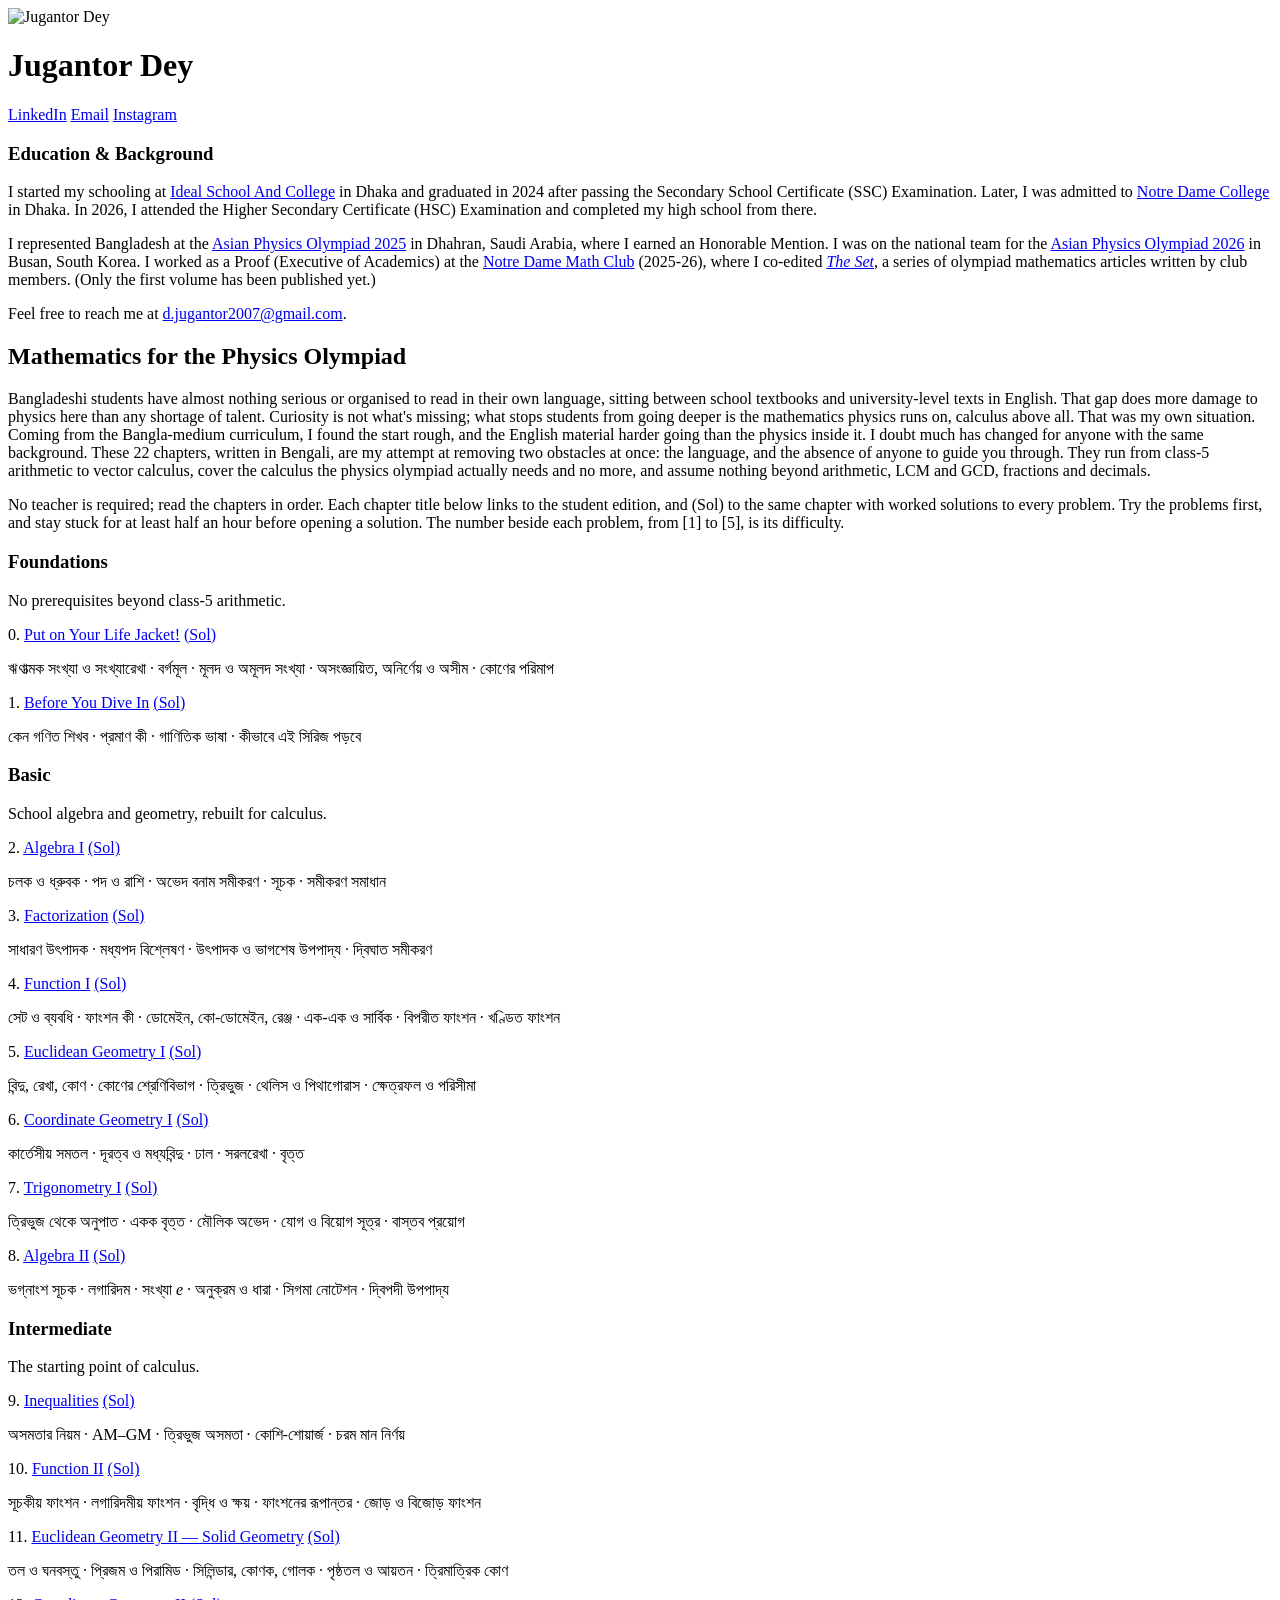
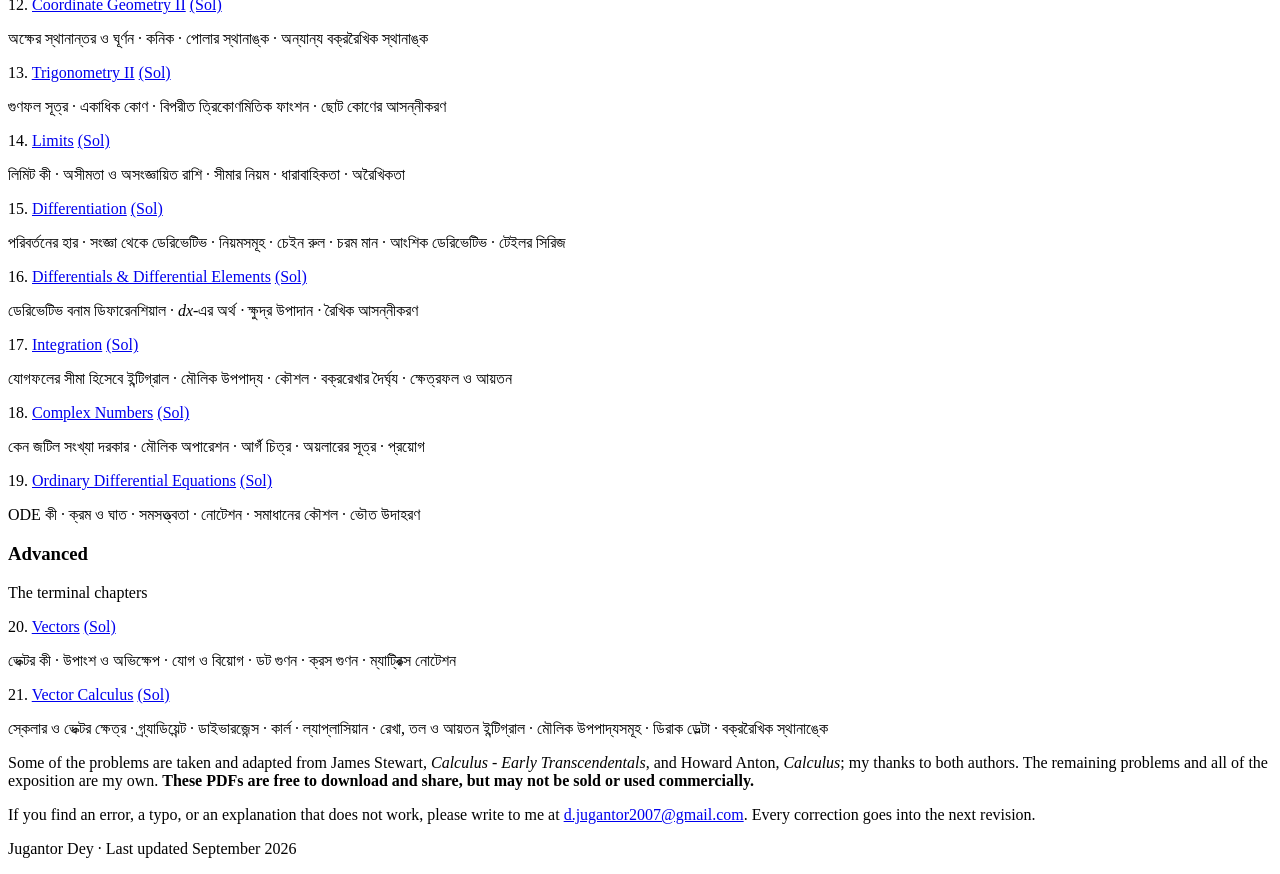
==== index.html @ 60ccffd3 "Update index.html" ====
<!DOCTYPE html>
<html lang="en">
<head>
<meta charset="utf-8">
<meta name="viewport" content="width=device-width, initial-scale=1">
<title>Jugantor Dey</title>
<meta name="description" content="Jugantor Dey — physics olympiad, and free Bengali-language mathematics handouts for olympiad preparation.">
<link rel="preconnect" href="https://fonts.googleapis.com">
<link rel="preconnect" href="https://fonts.gstatic.com" crossorigin>
<link href="https://fonts.googleapis.com/css2?family=Source+Sans+3:ital,wght@0,300;0,400;0,600;1,400&family=Noto+Sans+Bengali:wght@400;500&display=swap" rel="stylesheet">
<link rel="stylesheet" href="style.css">
  <script defer src="https://cloud.umami.is/script.js" data-website-id="651d6be3-6963-49e7-a22d-0ef7555b28bb"></script>
</head>
<body>

<header class="masthead">
  <img class="portrait" src="jugantor_dey.png" alt="Jugantor Dey">
  <h1>Jugantor Dey</h1>
  <nav class="social">
    <a target="_blank" href="https://www.linkedin.com/in/jugantordey/">LinkedIn</a>
    <a target="_blank" href="mailto:d.jugantor2007@gmail.com">Email</a>
    <a target="_blank" href="https://www.instagram.com/jugantor_2007/">Instagram</a>
  </nav>
</header>

<main>

  <!-- ====================================================================
       BIO — this is a draft. Rewrite it in your own voice, and delete
       anything you would rather not have on a public page.
       ==================================================================== -->
  <section class="bio">
    <h3>Education & Background</h3>
    <p>I started my schooling at <a target="_blank" href="https://www.iscm.edu.bd/">Ideal School And College</a> in Dhaka and graduated in 2024 after passing the Secondary School Certificate (SSC) Examination. Later, I was admitted to <a target="_blank" href="https://ndc.edu.bd/">Notre Dame College</a> in Dhaka. In 2026, I attended the Higher Secondary Certificate (HSC) Examination and completed my high school from there.
   
    <p>I represented Bangladesh at the <a target="_blank" href="https://www.apho2025.sa/">Asian Physics Olympiad 2025</a> in Dhahran, Saudi Arabia, where I earned an Honorable Mention. I was on the national team for the <a target="_blank" href="https://apho2026.kr/">Asian Physics Olympiad 2026</a> in Busan, South Korea. I worked as a Proof (Executive of Academics) at the <a target="_blank" href="https://ndmcbd.org/">Notre Dame Math Club</a> (2025-26), where I co-edited <a target="_blank" href="https://www.rokomari.com/book/545183/the-set-1st-volume-proof-technique-and-combinatorics"><i>The Set</i></a>, a series of olympiad mathematics articles written by club members. (Only the first volume has been published yet.)</p> 

    <p>Feel free to reach me at <a href="mailto:d.jugantor2007@gmail.com">d.jugantor2007@gmail.com</a>.</p>
  </section>

  <!-- ====================================================================
       HANDOUTS
       Each chapter title links to the student edition; (Sol) links to the
       edition with worked solutions.
       ==================================================================== -->
  <section class="work">
    <h2>Mathematics for the Physics Olympiad</h2>

    <p>Bangladeshi students have almost nothing serious or organised to read in their own language, sitting between school textbooks and university-level texts in English. That gap does more damage to physics here than any shortage of talent. Curiosity is not what's missing; what stops students from going deeper is the mathematics physics runs on, calculus above all. That was my own situation. Coming from the Bangla-medium curriculum, I found the start rough, and the English material harder going than the physics inside it. I doubt much has changed for anyone with the same background. These 22 chapters, written in Bengali, are my attempt at removing two obstacles at once: the language, and the absence of anyone to guide you through. They run from class-5 arithmetic to vector calculus, cover the calculus the physics olympiad actually needs and no more, and assume nothing beyond arithmetic, LCM and GCD, fractions and decimals.</p>
    <p class="lede">No teacher is required; read the chapters in order. Each chapter title below links to the student edition, and (Sol) to the same chapter with worked solutions to every problem. Try the problems first, and stay stuck for at least half an hour before opening a solution. The number beside each problem, from [1] to [5], is its difficulty.</p>
  
    <h3>Foundations</h3>
    <p class="tier-note">No prerequisites beyond class-5 arithmetic.</p>

    <div class="ch">
      <p class="ch-title">0. <a target="_blank" href="pdf/ch00-student.pdf" data-goatcounter-click="ch00-student">Put on Your Life Jacket!</a> <a target="_blank" class="sol" href="pdf/ch00-full.pdf" data-goatcounter-click="ch00-full">(Sol)</a></p>
      <p class="topics" lang="bn">ঋণাত্মক সংখ্যা ও সংখ্যারেখা · বর্গমূল · মূলদ ও অমূলদ সংখ্যা · অসংজ্ঞায়িত, অনির্ণেয় ও অসীম · কোণের পরিমাপ</p>
    </div>

    <div class="ch">
      <p class="ch-title">1. <a target="_blank" href="pdf/ch01-student.pdf" data-goatcounter-click="ch01-student">Before You Dive In</a> <a target="_blank" class="sol" href="pdf/ch01-full.pdf" data-goatcounter-click="ch01-full">(Sol)</a></p>
      <p class="topics" lang="bn">কেন গণিত শিখব · প্রমাণ কী · গাণিতিক ভাষা · কীভাবে এই সিরিজ পড়বে</p>
    </div>

    <h3>Basic</h3>
    <p class="tier-note">School algebra and geometry, rebuilt for calculus.</p>

    <div class="ch">
      <p class="ch-title">2. <a target="_blank" href="pdf/ch02-student.pdf" data-goatcounter-click="ch02-student">Algebra I</a> <a target="_blank" class="sol" href="pdf/ch02-full.pdf" data-goatcounter-click="ch02-full">(Sol)</a></p>
      <p class="topics" lang="bn">চলক ও ধ্রুবক · পদ ও রাশি · অভেদ বনাম সমীকরণ · সূচক · সমীকরণ সমাধান</p>
    </div>

    <div class="ch">
      <p class="ch-title">3. <a target="_blank" href="pdf/ch03-student.pdf" data-goatcounter-click="ch03-student">Factorization</a> <a target="_blank" class="sol" href="pdf/ch03-full.pdf" data-goatcounter-click="ch03-full">(Sol)</a></p>
      <p class="topics" lang="bn">সাধারণ উৎপাদক · মধ্যপদ বিশ্লেষণ · উৎপাদক ও ভাগশেষ উপপাদ্য · দ্বিঘাত সমীকরণ</p>
    </div>

    <div class="ch">
      <p class="ch-title">4. <a target="_blank" href="pdf/ch04-student.pdf" data-goatcounter-click="ch04-student">Function I</a> <a target="_blank" class="sol" href="pdf/ch04-full.pdf" data-goatcounter-click="ch04-full">(Sol)</a></p>
      <p class="topics" lang="bn">সেট ও ব্যবধি · ফাংশন কী · ডোমেইন, কো-ডোমেইন, রেঞ্জ · এক-এক ও সার্বিক · বিপরীত ফাংশন · খণ্ডিত ফাংশন</p>
    </div>

    <div class="ch">
      <p class="ch-title">5. <a target="_blank" href="pdf/ch05-student.pdf" data-goatcounter-click="ch05-student">Euclidean Geometry I</a> <a target="_blank" class="sol" href="pdf/ch05-full.pdf" data-goatcounter-click="ch05-full">(Sol)</a></p>
      <p class="topics" lang="bn">বিন্দু, রেখা, কোণ · কোণের শ্রেণিবিভাগ · ত্রিভুজ · থেলিস ও পিথাগোরাস · ক্ষেত্রফল ও পরিসীমা</p>
    </div>

    <div class="ch">
      <p class="ch-title">6. <a target="_blank" href="pdf/ch06-student.pdf" data-goatcounter-click="ch06-student">Coordinate Geometry I</a> <a target="_blank" class="sol" href="pdf/ch06-full.pdf" data-goatcounter-click="ch06-full">(Sol)</a></p>
      <p class="topics" lang="bn">কার্তেসীয় সমতল · দূরত্ব ও মধ্যবিন্দু · ঢাল · সরলরেখা · বৃত্ত</p>
    </div>

    <div class="ch">
      <p class="ch-title">7. <a target="_blank" href="pdf/ch07-student.pdf" data-goatcounter-click="ch07-student">Trigonometry I</a> <a target="_blank" class="sol" href="pdf/ch07-full.pdf" data-goatcounter-click="ch07-full">(Sol)</a></p>
      <p class="topics" lang="bn">ত্রিভুজ থেকে অনুপাত · একক বৃত্ত · মৌলিক অভেদ · যোগ ও বিয়োগ সূত্র · বাস্তব প্রয়োগ</p>
    </div>

    <div class="ch">
      <p class="ch-title">8. <a target="_blank" href="pdf/ch08-student.pdf" data-goatcounter-click="ch08-student">Algebra II</a> <a target="_blank" class="sol" href="pdf/ch08-full.pdf" data-goatcounter-click="ch08-full">(Sol)</a></p>
      <p class="topics" lang="bn">ভগ্নাংশ সূচক · লগারিদম · সংখ্যা <i lang="en">e</i> · অনুক্রম ও ধারা · সিগমা নোটেশন · দ্বিপদী উপপাদ্য</p>
    </div>

    <h3>Intermediate</h3>
    <p class="tier-note">The starting point of calculus.</p>

    <div class="ch">
      <p class="ch-title">9. <a target="_blank" href="pdf/ch09-student.pdf" data-goatcounter-click="ch09-student">Inequalities</a> <a target="_blank" class="sol" href="pdf/ch09-full.pdf" data-goatcounter-click="ch09-full">(Sol)</a></p>
      <p class="topics" lang="bn">অসমতার নিয়ম · AM–GM · ত্রিভুজ অসমতা · কোশি-শোয়ার্জ · চরম মান নির্ণয়</p>
    </div>

    <div class="ch">
      <p class="ch-title">10. <a target="_blank" href="pdf/ch10-student.pdf" data-goatcounter-click="ch10-student">Function II</a> <a target="_blank" class="sol" href="pdf/ch10-full.pdf" data-goatcounter-click="ch10-full">(Sol)</a></p>
      <p class="topics" lang="bn">সূচকীয় ফাংশন · লগারিদমীয় ফাংশন · বৃদ্ধি ও ক্ষয় · ফাংশনের রূপান্তর · জোড় ও বিজোড় ফাংশন</p>
    </div>

    <div class="ch">
      <p class="ch-title">11. <a target="_blank" href="pdf/ch11-student.pdf" data-goatcounter-click="ch11-student">Euclidean Geometry II — Solid Geometry</a> <a target="_blank" class="sol" href="pdf/ch11-full.pdf" data-goatcounter-click="ch11-full">(Sol)</a></p>
      <p class="topics" lang="bn">তল ও ঘনবস্তু · প্রিজম ও পিরামিড · সিলিন্ডার, কোণক, গোলক · পৃষ্ঠতল ও আয়তন · ত্রিমাত্রিক কোণ</p>
    </div>

    <div class="ch">
      <p class="ch-title">12. <a target="_blank" href="pdf/ch12-student.pdf" data-goatcounter-click="ch12-student">Coordinate Geometry II</a> <a target="_blank" class="sol" href="pdf/ch12-full.pdf" data-goatcounter-click="ch12-full">(Sol)</a></p>
      <p class="topics" lang="bn">অক্ষের স্থানান্তর ও ঘূর্ণন · কনিক · পোলার স্থানাঙ্ক · অন্যান্য বক্ররৈখিক স্থানাঙ্ক</p>
    </div>

    <div class="ch">
      <p class="ch-title">13. <a target="_blank" href="pdf/ch13-student.pdf" data-goatcounter-click="ch13-student">Trigonometry II</a> <a target="_blank" class="sol" href="pdf/ch13-full.pdf" data-goatcounter-click="ch13-full">(Sol)</a></p>
      <p class="topics" lang="bn">গুণফল সূত্র · একাধিক কোণ · বিপরীত ত্রিকোণমিতিক ফাংশন · ছোট কোণের আসন্নীকরণ</p>
    </div>

    <div class="ch">
      <p class="ch-title">14. <a target="_blank" href="pdf/ch14-student.pdf" data-goatcounter-click="ch14-student">Limits</a> <a target="_blank" class="sol" href="pdf/ch14-full.pdf" data-goatcounter-click="ch14-full">(Sol)</a></p>
      <p class="topics" lang="bn">লিমিট কী · অসীমতা ও অসংজ্ঞায়িত রাশি · সীমার নিয়ম · ধারাবাহিকতা · অরৈখিকতা</p>
    </div>

    <div class="ch">
      <p class="ch-title">15. <a target="_blank" href="pdf/ch15-student.pdf" data-goatcounter-click="ch15-student">Differentiation</a> <a target="_blank" class="sol" href="pdf/ch15-full.pdf" data-goatcounter-click="ch15-full">(Sol)</a></p>
      <p class="topics" lang="bn">পরিবর্তনের হার · সংজ্ঞা থেকে ডেরিভেটিভ · নিয়মসমূহ · চেইন রুল · চরম মান · আংশিক ডেরিভেটিভ · টেইলর সিরিজ</p>
    </div>

    <div class="ch">
      <p class="ch-title">16. <a target="_blank" href="pdf/ch16-student.pdf" data-goatcounter-click="ch16-student">Differentials &amp; Differential Elements</a> <a target="_blank" class="sol" href="pdf/ch16-full.pdf" data-goatcounter-click="ch16-full">(Sol)</a></p>
      <p class="topics" lang="bn">ডেরিভেটিভ বনাম ডিফারেনশিয়াল · <i lang="en">dx</i>-এর অর্থ · ক্ষুদ্র উপাদান · রৈখিক আসন্নীকরণ</p>
    </div>

    <div class="ch">
      <p class="ch-title">17. <a target="_blank" href="pdf/ch17-student.pdf" data-goatcounter-click="ch17-student">Integration</a> <a target="_blank" class="sol" href="pdf/ch17-full.pdf" data-goatcounter-click="ch17-full">(Sol)</a></p>
      <p class="topics" lang="bn">যোগফলের সীমা হিসেবে ইন্টিগ্রাল · মৌলিক উপপাদ্য · কৌশল · বক্ররেখার দৈর্ঘ্য · ক্ষেত্রফল ও আয়তন</p>
    </div>

    <div class="ch">
      <p class="ch-title">18. <a target="_blank" href="pdf/ch18-student.pdf" data-goatcounter-click="ch18-student">Complex Numbers</a> <a target="_blank" class="sol" href="pdf/ch18-full.pdf" data-goatcounter-click="ch18-full">(Sol)</a></p>
      <p class="topics" lang="bn">কেন জটিল সংখ্যা দরকার · মৌলিক অপারেশন · আর্গঁ চিত্র · অয়লারের সূত্র · প্রয়োগ</p>
    </div>

    <div class="ch">
      <p class="ch-title">19. <a target="_blank" href="pdf/ch19-student.pdf" data-goatcounter-click="ch19-student">Ordinary Differential Equations</a> <a target="_blank" class="sol" href="pdf/ch19-full.pdf" data-goatcounter-click="ch19-full">(Sol)</a></p>
      <p class="topics" lang="bn">ODE কী · ক্রম ও ঘাত · সমসত্ত্বতা · নোটেশন · সমাধানের কৌশল · ভৌত উদাহরণ</p>
    </div>

    <h3>Advanced</h3>
    <p class="tier-note">The terminal chapters</p>

    <div class="ch">
      <p class="ch-title">20. <a target="_blank" href="pdf/ch20-student.pdf" data-goatcounter-click="ch20-student">Vectors</a> <a target="_blank" class="sol" href="pdf/ch20-full.pdf" data-goatcounter-click="ch20-full">(Sol)</a></p>
      <p class="topics" lang="bn">ভেক্টর কী · উপাংশ ও অভিক্ষেপ · যোগ ও বিয়োগ · ডট গুণন · ক্রস গুণন · ম্যাট্রিক্স নোটেশন</p>
    </div>

    <div class="ch">
      <p class="ch-title">21. <a target="_blank" href="pdf/ch21-student.pdf" data-goatcounter-click="ch21-student">Vector Calculus</a> <a target="_blank" class="sol" href="pdf/ch21-full.pdf" data-goatcounter-click="ch21-full">(Sol)</a></p>
      <p class="topics" lang="bn">স্কেলার ও ভেক্টর ক্ষেত্র · গ্র্যাডিয়েন্ট · ডাইভারজেন্স · কার্ল · ল্যাপ্লাসিয়ান · রেখা, তল ও আয়তন ইন্টিগ্রাল · মৌলিক উপপাদ্যসমূহ · ডিরাক ডেল্টা · বক্ররৈখিক স্থানাঙ্কে</p>
    </div>

    <p class="note">Some of the problems are taken and adapted from James Stewart, <i>Calculus - Early Transcendentals</i>, and Howard Anton, <i>Calculus</i>; my thanks to both authors. The remaining problems and all of the exposition are my own. <b>These PDFs are free to download and share, but may not be sold or used commercially.</b></p>

    <p class="note">If you find an error, a typo, or an explanation that does not work, please write to me at <a href="mailto:d.jugantor2007@gmail.com">d.jugantor2007@gmail.com</a>. Every correction goes into the next revision.</p>
  </section>

  
</main>

<footer>
  <p>Jugantor Dey · Last updated September 2026</p>
</footer>

<script data-goatcounter="https://jugantordey.goatcounter.com/count"
        async src="//gc.zgo.at/count.js"></script>

</body>
</html>
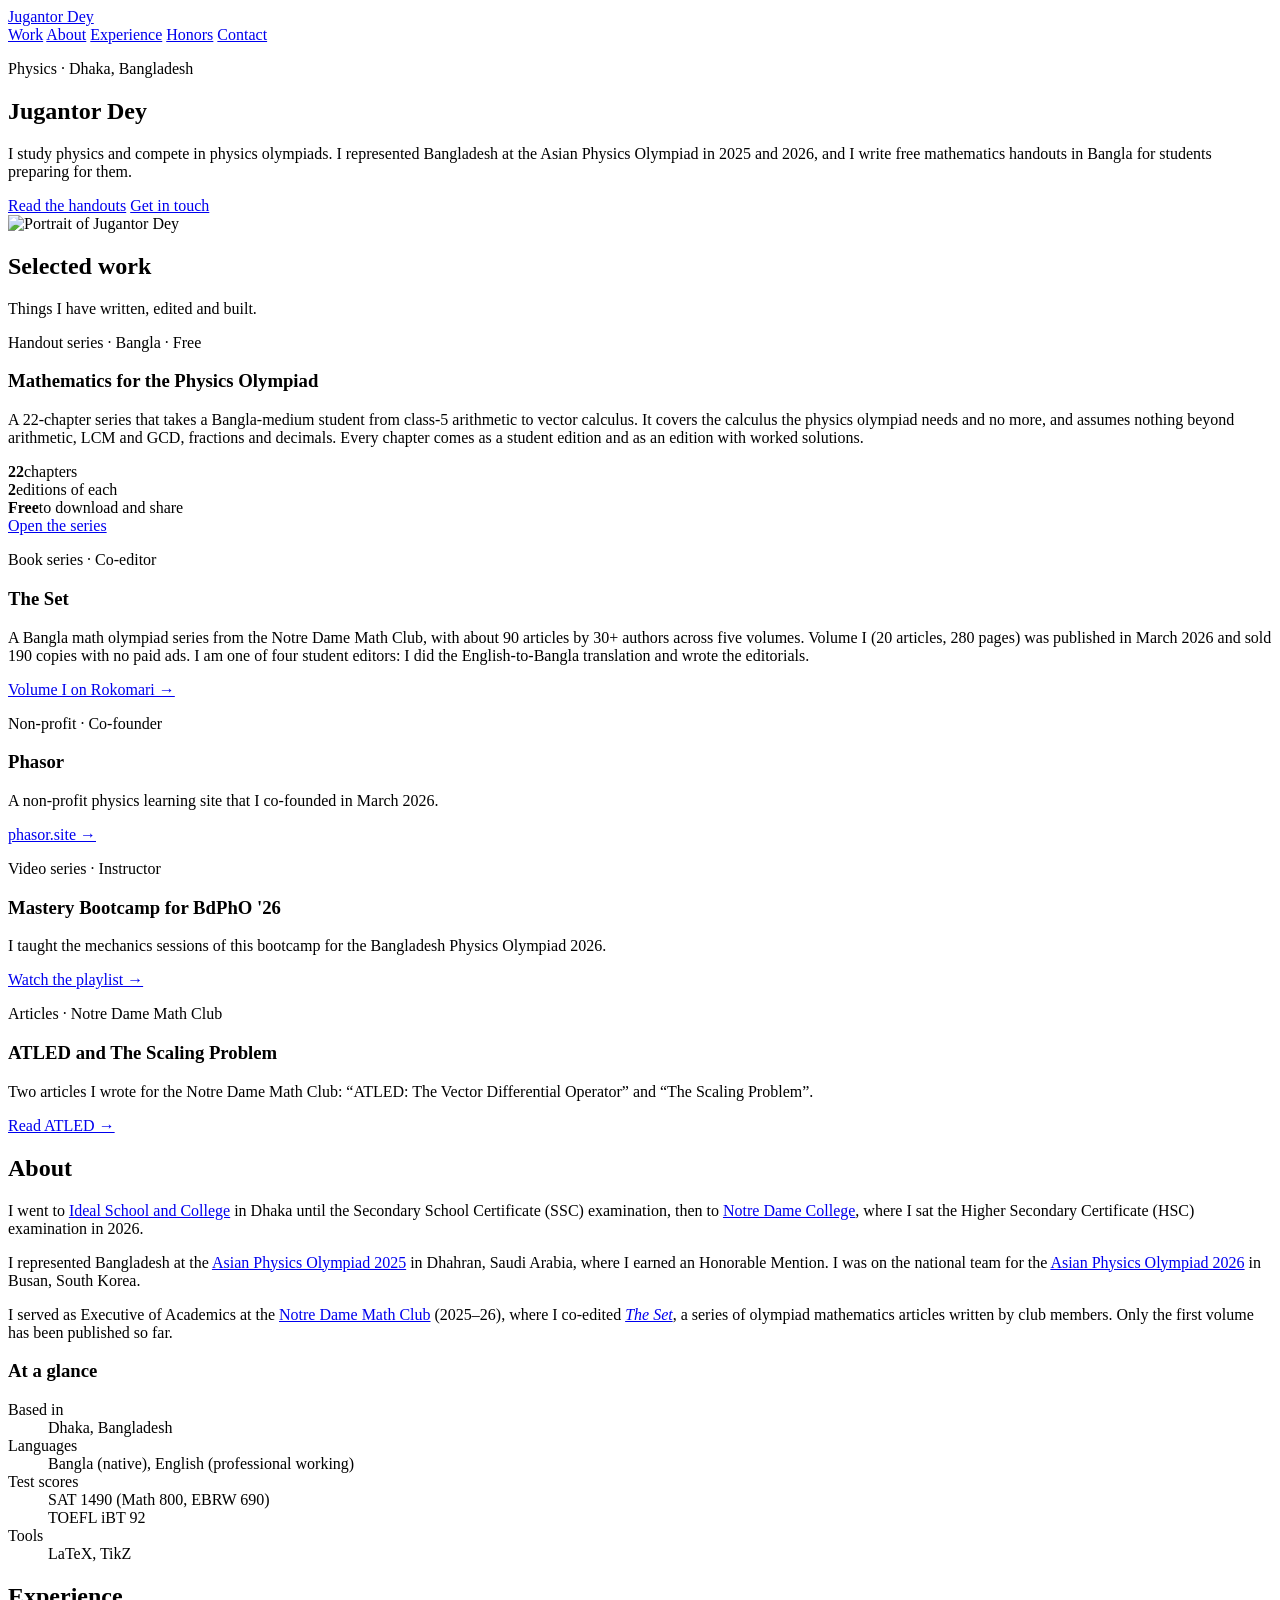
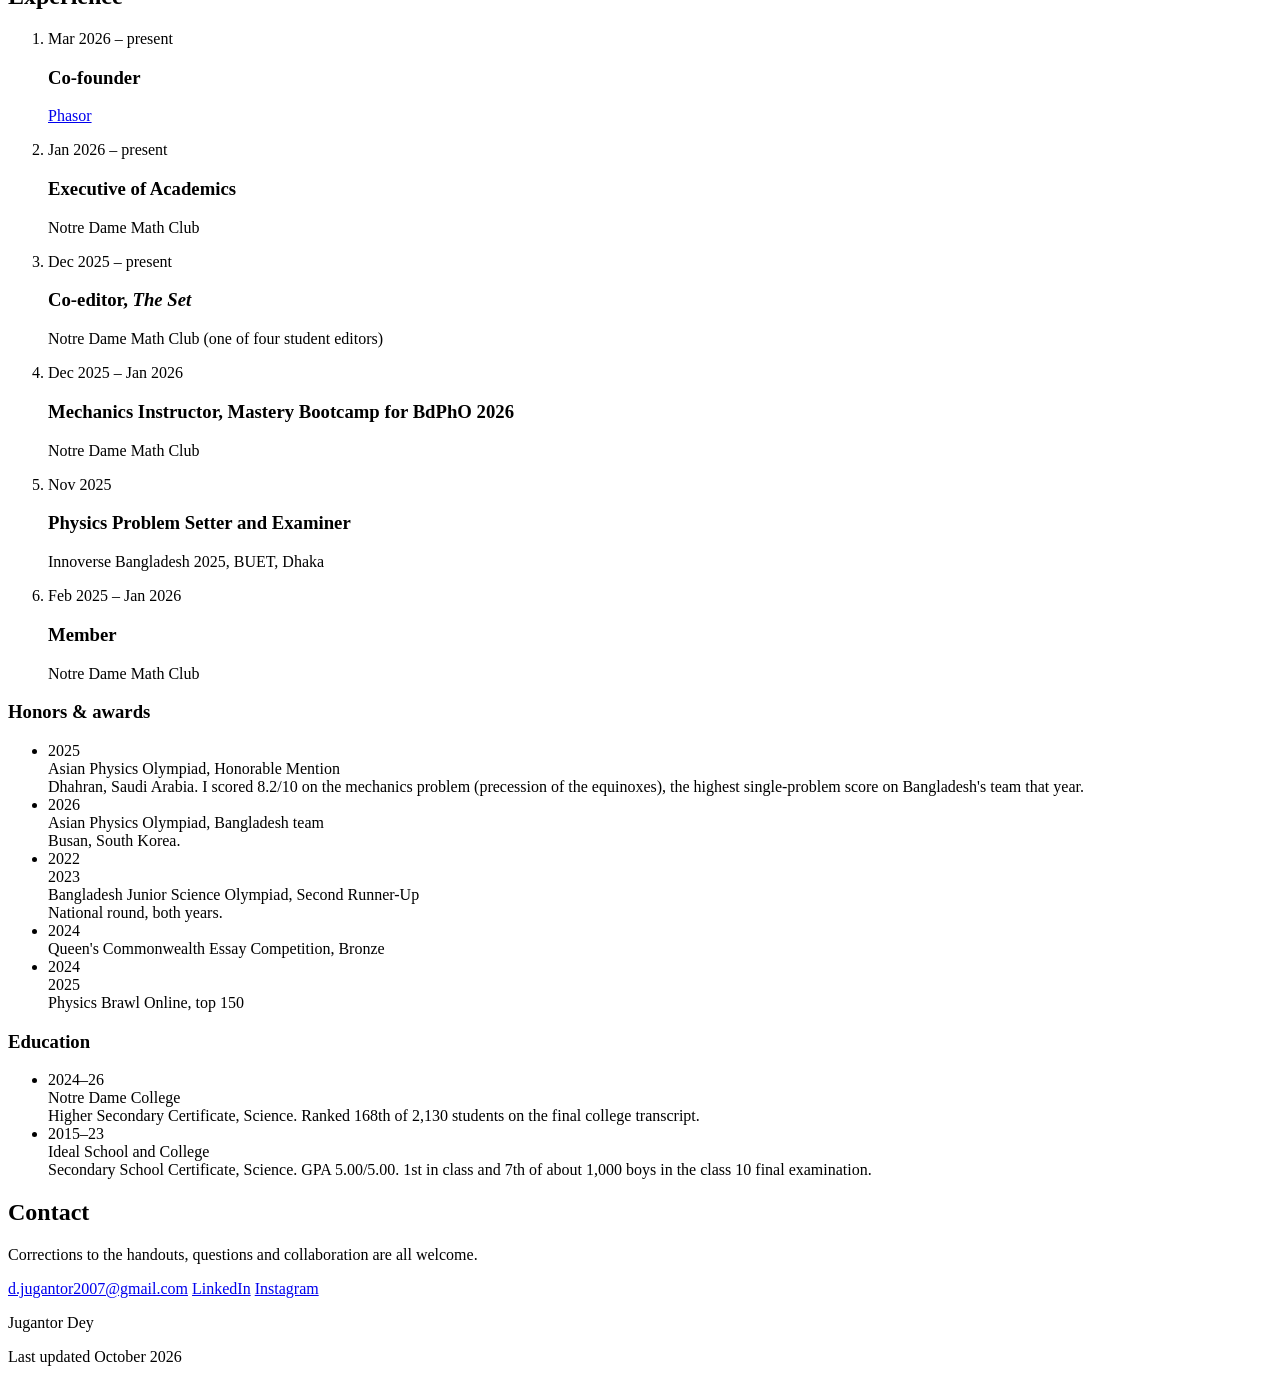
==== commit 81c502df: "Update index.html" ====
--- a/index.html
+++ b/index.html
@@ -4,183 +4,227 @@
 <meta charset="utf-8">
 <meta name="viewport" content="width=device-width, initial-scale=1">
 <title>Jugantor Dey</title>
-<meta name="description" content="Jugantor Dey — physics olympiad, and free Bengali-language mathematics handouts for olympiad preparation.">
+<meta name="description" content="Jugantor Dey: physics student from Dhaka, Bangladesh. Asian Physics Olympiad 2025 Honorable Mention. Author of Mathematics for the Physics Olympiad, a free 22-chapter Bangla handout series.">
 <link rel="preconnect" href="https://fonts.googleapis.com">
 <link rel="preconnect" href="https://fonts.gstatic.com" crossorigin>
-<link href="https://fonts.googleapis.com/css2?family=Source+Sans+3:ital,wght@0,300;0,400;0,600;1,400&family=Noto+Sans+Bengali:wght@400;500&display=swap" rel="stylesheet">
+<link href="https://fonts.googleapis.com/css2?family=Source+Sans+3:ital,wght@0,300;0,400;0,600;1,400&family=Source+Serif+4:wght@400;600&family=Noto+Sans+Bengali:wght@400;500&display=swap" rel="stylesheet">
 <link rel="stylesheet" href="style.css">
-  <script defer src="https://cloud.umami.is/script.js" data-website-id="651d6be3-6963-49e7-a22d-0ef7555b28bb"></script>
+<script defer src="https://cloud.umami.is/script.js" data-website-id="651d6be3-6963-49e7-a22d-0ef7555b28bb"></script>
 </head>
 <body>
 
-<header class="masthead">
-  <img class="portrait" src="jugantor_dey.png" alt="Jugantor Dey">
-  <h1>Jugantor Dey</h1>
-  <nav class="social">
-    <a target="_blank" href="https://www.linkedin.com/in/jugantordey/">LinkedIn</a>
-    <a target="_blank" href="mailto:d.jugantor2007@gmail.com">Email</a>
-    <a target="_blank" href="https://www.instagram.com/jugantor_2007/">Instagram</a>
-  </nav>
+<header class="topbar">
+  <div class="wrap">
+    <a class="brand" href="./">Jugantor Dey</a>
+    <nav aria-label="Main">
+      <a href="#work">Work</a>
+      <a href="#about">About</a>
+      <a href="#experience">Experience</a>
+      <a href="#honors">Honors</a>
+      <a href="#contact">Contact</a>
+    </nav>
+  </div>
 </header>
 
+<section class="hero">
+  <div class="wrap">
+    <div>
+      <p class="eyebrow">Physics &middot; Dhaka, Bangladesh</p>
+      <h1>Jugantor Dey</h1>
+      <p class="lead">I study physics and compete in physics olympiads. I represented Bangladesh at the Asian Physics Olympiad in 2025 and 2026, and I write free mathematics handouts in Bangla for students preparing for them.</p>
+      <div class="btn-row">
+        <a class="btn" href="handouts.html">Read the handouts</a>
+        <a class="btn ghost" href="#contact">Get in touch</a>
+      </div>
+    </div>
+    <img class="portrait" src="jugantor_dey.png" alt="Portrait of Jugantor Dey" width="648" height="648">
+  </div>
+</section>
+
 <main>
 
-  <!-- ====================================================================
-       BIO — this is a draft. Rewrite it in your own voice, and delete
-       anything you would rather not have on a public page.
-       ==================================================================== -->
-  <section class="bio">
-    <h3>Education & Background</h3>
-    <p>I started my schooling at <a target="_blank" href="https://www.iscm.edu.bd/">Ideal School And College</a> in Dhaka and graduated in 2024 after passing the Secondary School Certificate (SSC) Examination. Later, I was admitted to <a target="_blank" href="https://ndc.edu.bd/">Notre Dame College</a> in Dhaka. In 2026, I attended the Higher Secondary Certificate (HSC) Examination and completed my high school from there.
-   
-    <p>I represented Bangladesh at the <a target="_blank" href="https://www.apho2025.sa/">Asian Physics Olympiad 2025</a> in Dhahran, Saudi Arabia, where I earned an Honorable Mention. I was on the national team for the <a target="_blank" href="https://apho2026.kr/">Asian Physics Olympiad 2026</a> in Busan, South Korea. I worked as a Proof (Executive of Academics) at the <a target="_blank" href="https://ndmcbd.org/">Notre Dame Math Club</a> (2025-26), where I co-edited <a target="_blank" href="https://www.rokomari.com/book/545183/the-set-1st-volume-proof-technique-and-combinatorics"><i>The Set</i></a>, a series of olympiad mathematics articles written by club members. (Only the first volume has been published yet.)</p> 
-
-    <p>Feel free to reach me at <a href="mailto:d.jugantor2007@gmail.com">d.jugantor2007@gmail.com</a>.</p>
-  </section>
-
-  <!-- ====================================================================
-       HANDOUTS
-       Each chapter title links to the student edition; (Sol) links to the
-       edition with worked solutions.
-       ==================================================================== -->
-  <section class="work">
-    <h2>Mathematics for the Physics Olympiad</h2>
-
-    <p>Bangladeshi students have almost nothing serious or organised to read in their own language, sitting between school textbooks and university-level texts in English. That gap does more damage to physics here than any shortage of talent. Curiosity is not what's missing; what stops students from going deeper is the mathematics physics runs on, calculus above all. That was my own situation. Coming from the Bangla-medium curriculum, I found the start rough, and the English material harder going than the physics inside it. I doubt much has changed for anyone with the same background. These 22 chapters, written in Bengali, are my attempt at removing two obstacles at once: the language, and the absence of anyone to guide you through. They run from class-5 arithmetic to vector calculus, cover the calculus the physics olympiad actually needs and no more, and assume nothing beyond arithmetic, LCM and GCD, fractions and decimals.</p>
-    <p class="lede">No teacher is required; read the chapters in order. Each chapter title below links to the student edition, and (Sol) to the same chapter with worked solutions to every problem. Try the problems first, and stay stuck for at least half an hour before opening a solution. The number beside each problem, from [1] to [5], is its difficulty.</p>
-  
-    <h3>Foundations</h3>
-    <p class="tier-note">No prerequisites beyond class-5 arithmetic.</p>
-
-    <div class="ch">
-      <p class="ch-title">0. <a target="_blank" href="pdf/ch00-student.pdf" data-goatcounter-click="ch00-student">Put on Your Life Jacket!</a> <a target="_blank" class="sol" href="pdf/ch00-full.pdf" data-goatcounter-click="ch00-full">(Sol)</a></p>
-      <p class="topics" lang="bn">ঋণাত্মক সংখ্যা ও সংখ্যারেখা · বর্গমূল · মূলদ ও অমূলদ সংখ্যা · অসংজ্ঞায়িত, অনির্ণেয় ও অসীম · কোণের পরিমাপ</p>
-    </div>
-
-    <div class="ch">
-      <p class="ch-title">1. <a target="_blank" href="pdf/ch01-student.pdf" data-goatcounter-click="ch01-student">Before You Dive In</a> <a target="_blank" class="sol" href="pdf/ch01-full.pdf" data-goatcounter-click="ch01-full">(Sol)</a></p>
-      <p class="topics" lang="bn">কেন গণিত শিখব · প্রমাণ কী · গাণিতিক ভাষা · কীভাবে এই সিরিজ পড়বে</p>
-    </div>
-
-    <h3>Basic</h3>
-    <p class="tier-note">School algebra and geometry, rebuilt for calculus.</p>
-
-    <div class="ch">
-      <p class="ch-title">2. <a target="_blank" href="pdf/ch02-student.pdf" data-goatcounter-click="ch02-student">Algebra I</a> <a target="_blank" class="sol" href="pdf/ch02-full.pdf" data-goatcounter-click="ch02-full">(Sol)</a></p>
-      <p class="topics" lang="bn">চলক ও ধ্রুবক · পদ ও রাশি · অভেদ বনাম সমীকরণ · সূচক · সমীকরণ সমাধান</p>
-    </div>
-
-    <div class="ch">
-      <p class="ch-title">3. <a target="_blank" href="pdf/ch03-student.pdf" data-goatcounter-click="ch03-student">Factorization</a> <a target="_blank" class="sol" href="pdf/ch03-full.pdf" data-goatcounter-click="ch03-full">(Sol)</a></p>
-      <p class="topics" lang="bn">সাধারণ উৎপাদক · মধ্যপদ বিশ্লেষণ · উৎপাদক ও ভাগশেষ উপপাদ্য · দ্বিঘাত সমীকরণ</p>
-    </div>
-
-    <div class="ch">
-      <p class="ch-title">4. <a target="_blank" href="pdf/ch04-student.pdf" data-goatcounter-click="ch04-student">Function I</a> <a target="_blank" class="sol" href="pdf/ch04-full.pdf" data-goatcounter-click="ch04-full">(Sol)</a></p>
-      <p class="topics" lang="bn">সেট ও ব্যবধি · ফাংশন কী · ডোমেইন, কো-ডোমেইন, রেঞ্জ · এক-এক ও সার্বিক · বিপরীত ফাংশন · খণ্ডিত ফাংশন</p>
-    </div>
-
-    <div class="ch">
-      <p class="ch-title">5. <a target="_blank" href="pdf/ch05-student.pdf" data-goatcounter-click="ch05-student">Euclidean Geometry I</a> <a target="_blank" class="sol" href="pdf/ch05-full.pdf" data-goatcounter-click="ch05-full">(Sol)</a></p>
-      <p class="topics" lang="bn">বিন্দু, রেখা, কোণ · কোণের শ্রেণিবিভাগ · ত্রিভুজ · থেলিস ও পিথাগোরাস · ক্ষেত্রফল ও পরিসীমা</p>
-    </div>
-
-    <div class="ch">
-      <p class="ch-title">6. <a target="_blank" href="pdf/ch06-student.pdf" data-goatcounter-click="ch06-student">Coordinate Geometry I</a> <a target="_blank" class="sol" href="pdf/ch06-full.pdf" data-goatcounter-click="ch06-full">(Sol)</a></p>
-      <p class="topics" lang="bn">কার্তেসীয় সমতল · দূরত্ব ও মধ্যবিন্দু · ঢাল · সরলরেখা · বৃত্ত</p>
-    </div>
-
-    <div class="ch">
-      <p class="ch-title">7. <a target="_blank" href="pdf/ch07-student.pdf" data-goatcounter-click="ch07-student">Trigonometry I</a> <a target="_blank" class="sol" href="pdf/ch07-full.pdf" data-goatcounter-click="ch07-full">(Sol)</a></p>
-      <p class="topics" lang="bn">ত্রিভুজ থেকে অনুপাত · একক বৃত্ত · মৌলিক অভেদ · যোগ ও বিয়োগ সূত্র · বাস্তব প্রয়োগ</p>
-    </div>
-
-    <div class="ch">
-      <p class="ch-title">8. <a target="_blank" href="pdf/ch08-student.pdf" data-goatcounter-click="ch08-student">Algebra II</a> <a target="_blank" class="sol" href="pdf/ch08-full.pdf" data-goatcounter-click="ch08-full">(Sol)</a></p>
-      <p class="topics" lang="bn">ভগ্নাংশ সূচক · লগারিদম · সংখ্যা <i lang="en">e</i> · অনুক্রম ও ধারা · সিগমা নোটেশন · দ্বিপদী উপপাদ্য</p>
-    </div>
-
-    <h3>Intermediate</h3>
-    <p class="tier-note">The starting point of calculus.</p>
-
-    <div class="ch">
-      <p class="ch-title">9. <a target="_blank" href="pdf/ch09-student.pdf" data-goatcounter-click="ch09-student">Inequalities</a> <a target="_blank" class="sol" href="pdf/ch09-full.pdf" data-goatcounter-click="ch09-full">(Sol)</a></p>
-      <p class="topics" lang="bn">অসমতার নিয়ম · AM–GM · ত্রিভুজ অসমতা · কোশি-শোয়ার্জ · চরম মান নির্ণয়</p>
-    </div>
-
-    <div class="ch">
-      <p class="ch-title">10. <a target="_blank" href="pdf/ch10-student.pdf" data-goatcounter-click="ch10-student">Function II</a> <a target="_blank" class="sol" href="pdf/ch10-full.pdf" data-goatcounter-click="ch10-full">(Sol)</a></p>
-      <p class="topics" lang="bn">সূচকীয় ফাংশন · লগারিদমীয় ফাংশন · বৃদ্ধি ও ক্ষয় · ফাংশনের রূপান্তর · জোড় ও বিজোড় ফাংশন</p>
-    </div>
-
-    <div class="ch">
-      <p class="ch-title">11. <a target="_blank" href="pdf/ch11-student.pdf" data-goatcounter-click="ch11-student">Euclidean Geometry II — Solid Geometry</a> <a target="_blank" class="sol" href="pdf/ch11-full.pdf" data-goatcounter-click="ch11-full">(Sol)</a></p>
-      <p class="topics" lang="bn">তল ও ঘনবস্তু · প্রিজম ও পিরামিড · সিলিন্ডার, কোণক, গোলক · পৃষ্ঠতল ও আয়তন · ত্রিমাত্রিক কোণ</p>
-    </div>
-
-    <div class="ch">
-      <p class="ch-title">12. <a target="_blank" href="pdf/ch12-student.pdf" data-goatcounter-click="ch12-student">Coordinate Geometry II</a> <a target="_blank" class="sol" href="pdf/ch12-full.pdf" data-goatcounter-click="ch12-full">(Sol)</a></p>
-      <p class="topics" lang="bn">অক্ষের স্থানান্তর ও ঘূর্ণন · কনিক · পোলার স্থানাঙ্ক · অন্যান্য বক্ররৈখিক স্থানাঙ্ক</p>
-    </div>
-
-    <div class="ch">
-      <p class="ch-title">13. <a target="_blank" href="pdf/ch13-student.pdf" data-goatcounter-click="ch13-student">Trigonometry II</a> <a target="_blank" class="sol" href="pdf/ch13-full.pdf" data-goatcounter-click="ch13-full">(Sol)</a></p>
-      <p class="topics" lang="bn">গুণফল সূত্র · একাধিক কোণ · বিপরীত ত্রিকোণমিতিক ফাংশন · ছোট কোণের আসন্নীকরণ</p>
-    </div>
-
-    <div class="ch">
-      <p class="ch-title">14. <a target="_blank" href="pdf/ch14-student.pdf" data-goatcounter-click="ch14-student">Limits</a> <a target="_blank" class="sol" href="pdf/ch14-full.pdf" data-goatcounter-click="ch14-full">(Sol)</a></p>
-      <p class="topics" lang="bn">লিমিট কী · অসীমতা ও অসংজ্ঞায়িত রাশি · সীমার নিয়ম · ধারাবাহিকতা · অরৈখিকতা</p>
-    </div>
-
-    <div class="ch">
-      <p class="ch-title">15. <a target="_blank" href="pdf/ch15-student.pdf" data-goatcounter-click="ch15-student">Differentiation</a> <a target="_blank" class="sol" href="pdf/ch15-full.pdf" data-goatcounter-click="ch15-full">(Sol)</a></p>
-      <p class="topics" lang="bn">পরিবর্তনের হার · সংজ্ঞা থেকে ডেরিভেটিভ · নিয়মসমূহ · চেইন রুল · চরম মান · আংশিক ডেরিভেটিভ · টেইলর সিরিজ</p>
-    </div>
-
-    <div class="ch">
-      <p class="ch-title">16. <a target="_blank" href="pdf/ch16-student.pdf" data-goatcounter-click="ch16-student">Differentials &amp; Differential Elements</a> <a target="_blank" class="sol" href="pdf/ch16-full.pdf" data-goatcounter-click="ch16-full">(Sol)</a></p>
-      <p class="topics" lang="bn">ডেরিভেটিভ বনাম ডিফারেনশিয়াল · <i lang="en">dx</i>-এর অর্থ · ক্ষুদ্র উপাদান · রৈখিক আসন্নীকরণ</p>
-    </div>
-
-    <div class="ch">
-      <p class="ch-title">17. <a target="_blank" href="pdf/ch17-student.pdf" data-goatcounter-click="ch17-student">Integration</a> <a target="_blank" class="sol" href="pdf/ch17-full.pdf" data-goatcounter-click="ch17-full">(Sol)</a></p>
-      <p class="topics" lang="bn">যোগফলের সীমা হিসেবে ইন্টিগ্রাল · মৌলিক উপপাদ্য · কৌশল · বক্ররেখার দৈর্ঘ্য · ক্ষেত্রফল ও আয়তন</p>
-    </div>
-
-    <div class="ch">
-      <p class="ch-title">18. <a target="_blank" href="pdf/ch18-student.pdf" data-goatcounter-click="ch18-student">Complex Numbers</a> <a target="_blank" class="sol" href="pdf/ch18-full.pdf" data-goatcounter-click="ch18-full">(Sol)</a></p>
-      <p class="topics" lang="bn">কেন জটিল সংখ্যা দরকার · মৌলিক অপারেশন · আর্গঁ চিত্র · অয়লারের সূত্র · প্রয়োগ</p>
-    </div>
-
-    <div class="ch">
-      <p class="ch-title">19. <a target="_blank" href="pdf/ch19-student.pdf" data-goatcounter-click="ch19-student">Ordinary Differential Equations</a> <a target="_blank" class="sol" href="pdf/ch19-full.pdf" data-goatcounter-click="ch19-full">(Sol)</a></p>
-      <p class="topics" lang="bn">ODE কী · ক্রম ও ঘাত · সমসত্ত্বতা · নোটেশন · সমাধানের কৌশল · ভৌত উদাহরণ</p>
-    </div>
-
-    <h3>Advanced</h3>
-    <p class="tier-note">The terminal chapters</p>
-
-    <div class="ch">
-      <p class="ch-title">20. <a target="_blank" href="pdf/ch20-student.pdf" data-goatcounter-click="ch20-student">Vectors</a> <a target="_blank" class="sol" href="pdf/ch20-full.pdf" data-goatcounter-click="ch20-full">(Sol)</a></p>
-      <p class="topics" lang="bn">ভেক্টর কী · উপাংশ ও অভিক্ষেপ · যোগ ও বিয়োগ · ডট গুণন · ক্রস গুণন · ম্যাট্রিক্স নোটেশন</p>
-    </div>
-
-    <div class="ch">
-      <p class="ch-title">21. <a target="_blank" href="pdf/ch21-student.pdf" data-goatcounter-click="ch21-student">Vector Calculus</a> <a target="_blank" class="sol" href="pdf/ch21-full.pdf" data-goatcounter-click="ch21-full">(Sol)</a></p>
-      <p class="topics" lang="bn">স্কেলার ও ভেক্টর ক্ষেত্র · গ্র্যাডিয়েন্ট · ডাইভারজেন্স · কার্ল · ল্যাপ্লাসিয়ান · রেখা, তল ও আয়তন ইন্টিগ্রাল · মৌলিক উপপাদ্যসমূহ · ডিরাক ডেল্টা · বক্ররৈখিক স্থানাঙ্কে</p>
-    </div>
-
-    <p class="note">Some of the problems are taken and adapted from James Stewart, <i>Calculus - Early Transcendentals</i>, and Howard Anton, <i>Calculus</i>; my thanks to both authors. The remaining problems and all of the exposition are my own. <b>These PDFs are free to download and share, but may not be sold or used commercially.</b></p>
-
-    <p class="note">If you find an error, a typo, or an explanation that does not work, please write to me at <a href="mailto:d.jugantor2007@gmail.com">d.jugantor2007@gmail.com</a>. Every correction goes into the next revision.</p>
-  </section>
-
-  
+<!-- ======================================================================
+     WORK
+     ====================================================================== -->
+<section class="block" id="work">
+  <div class="wrap">
+    <div class="sec-head">
+      <h2>Selected work</h2>
+      <p>Things I have written, edited and built.</p>
+    </div>
+
+    <div class="cards">
+
+      <article class="card featured">
+        <p class="tag">Handout series &middot; Bangla &middot; Free</p>
+        <h3>Mathematics for the Physics Olympiad</h3>
+        <p>A 22-chapter series that takes a Bangla-medium student from class-5 arithmetic to vector calculus. It covers the calculus the physics olympiad needs and no more, and assumes nothing beyond arithmetic, LCM and GCD, fractions and decimals. Every chapter comes as a student edition and as an edition with worked solutions.</p>
+        <div class="stats">
+          <div><b>22</b><span>chapters</span></div>
+          <div><b>2</b><span>editions of each</span></div>
+          <div><b>Free</b><span>to download and share</span></div>
+        </div>
+        <div class="btn-row">
+          <a class="btn" href="handouts.html">Open the series</a>
+        </div>
+      </article>
+
+      <article class="card">
+        <p class="tag">Book series &middot; Co-editor</p>
+        <h3>The Set</h3>
+        <p>A Bangla math olympiad series from the Notre Dame Math Club, with about 90 articles by 30+ authors across five volumes. Volume I (20 articles, 280 pages) was published in March 2026 and sold 190 copies with no paid ads. I am one of four student editors: I did the English-to-Bangla translation and wrote the editorials.</p>
+        <a class="more" target="_blank" rel="noopener" href="https://www.rokomari.com/book/545183/the-set-1st-volume-proof-technique-and-combinatorics">Volume I on Rokomari &rarr;</a>
+      </article>
+
+      <article class="card">
+        <p class="tag">Non-profit &middot; Co-founder</p>
+        <h3>Phasor</h3>
+        <p>A non-profit physics learning site that I co-founded in March 2026.</p>
+        <a class="more" target="_blank" rel="noopener" href="https://www.phasor.site/">phasor.site &rarr;</a>
+      </article>
+
+      <article class="card">
+        <p class="tag">Video series &middot; Instructor</p>
+        <h3>Mastery Bootcamp for BdPhO '26</h3>
+        <p>I taught the mechanics sessions of this bootcamp for the Bangladesh Physics Olympiad 2026.</p>
+        <a class="more" target="_blank" rel="noopener" href="https://www.youtube.com/playlist?list=PLRbn9T3-iUpKvylpkDXzlHiJzjLWLhJUD">Watch the playlist &rarr;</a>
+      </article>
+
+      <article class="card">
+        <p class="tag">Articles &middot; Notre Dame Math Club</p>
+        <h3>ATLED and The Scaling Problem</h3>
+        <p>Two articles I wrote for the Notre Dame Math Club: &ldquo;ATLED: The Vector Differential Operator&rdquo; and &ldquo;The Scaling Problem&rdquo;.</p>
+        <a class="more" target="_blank" rel="noopener" href="https://ndmcbd.org/resources?item=atled">Read ATLED &rarr;</a>
+      </article>
+
+    </div>
+  </div>
+</section>
+
+<!-- ======================================================================
+     ABOUT
+     ====================================================================== -->
+<section class="block" id="about">
+  <div class="wrap">
+    <div class="sec-head">
+      <h2>About</h2>
+    </div>
+    <div class="about">
+      <div>
+        <p>I went to <a target="_blank" rel="noopener" href="https://www.iscm.edu.bd/">Ideal School and College</a> in Dhaka until the Secondary School Certificate (SSC) examination, then to <a target="_blank" rel="noopener" href="https://ndc.edu.bd/">Notre Dame College</a>, where I sat the Higher Secondary Certificate (HSC) examination in 2026.</p>
+        <p>I represented Bangladesh at the <a target="_blank" rel="noopener" href="https://www.apho2025.sa/">Asian Physics Olympiad 2025</a> in Dhahran, Saudi Arabia, where I earned an Honorable Mention. I was on the national team for the <a target="_blank" rel="noopener" href="https://apho2026.kr/">Asian Physics Olympiad 2026</a> in Busan, South Korea.</p>
+        <p>I served as Executive of Academics at the <a target="_blank" rel="noopener" href="https://ndmcbd.org/">Notre Dame Math Club</a> (2025&ndash;26), where I co-edited <a target="_blank" rel="noopener" href="https://www.rokomari.com/book/545183/the-set-1st-volume-proof-technique-and-combinatorics"><i>The Set</i></a>, a series of olympiad mathematics articles written by club members. Only the first volume has been published so far.</p>
+      </div>
+      <aside class="facts" aria-label="Quick facts">
+        <h3>At a glance</h3>
+        <dl>
+          <dt>Based in</dt><dd>Dhaka, Bangladesh</dd>
+          <dt>Languages</dt><dd>Bangla (native), English (professional working)</dd>
+          <dt>Test scores</dt><dd>SAT 1490 (Math 800, EBRW 690)<br>TOEFL iBT 92</dd>
+          <dt>Tools</dt><dd>LaTeX, TikZ</dd>
+        </dl>
+      </aside>
+    </div>
+  </div>
+</section>
+
+<!-- ======================================================================
+     EXPERIENCE
+     ====================================================================== -->
+<section class="block" id="experience">
+  <div class="wrap">
+    <div class="sec-head">
+      <h2>Experience</h2>
+    </div>
+    <ol class="timeline">
+      <li>
+        <p class="when">Mar 2026 &ndash; present</p>
+        <h3>Co-founder</h3>
+        <p class="org"><a target="_blank" rel="noopener" href="https://www.phasor.site/">Phasor</a></p>
+      </li>
+      <li>
+        <p class="when">Jan 2026 &ndash; present</p>
+        <h3>Executive of Academics</h3>
+        <p class="org">Notre Dame Math Club</p>
+      </li>
+      <li>
+        <p class="when">Dec 2025 &ndash; present</p>
+        <h3>Co-editor, <i>The Set</i></h3>
+        <p class="org">Notre Dame Math Club (one of four student editors)</p>
+      </li>
+      <li>
+        <p class="when">Dec 2025 &ndash; Jan 2026</p>
+        <h3>Mechanics Instructor, Mastery Bootcamp for BdPhO 2026</h3>
+        <p class="org">Notre Dame Math Club</p>
+      </li>
+      <li>
+        <p class="when">Nov 2025</p>
+        <h3>Physics Problem Setter and Examiner</h3>
+        <p class="org">Innoverse Bangladesh 2025, BUET, Dhaka</p>
+      </li>
+      <li>
+        <p class="when">Feb 2025 &ndash; Jan 2026</p>
+        <h3>Member</h3>
+        <p class="org">Notre Dame Math Club</p>
+      </li>
+    </ol>
+  </div>
+</section>
+
+<!-- ======================================================================
+     HONORS + EDUCATION
+     ====================================================================== -->
+<section class="block" id="honors">
+  <div class="wrap">
+    <div class="cols">
+
+      <div>
+        <h3>Honors &amp; awards</h3>
+        <ul class="rows">
+          <li><span class="yr">2025</span><div><div class="t">Asian Physics Olympiad, Honorable Mention</div><div class="d">Dhahran, Saudi Arabia. I scored 8.2/10 on the mechanics problem (precession of the equinoxes), the highest single-problem score on Bangladesh's team that year.</div></div></li>
+          <li><span class="yr">2026</span><div><div class="t">Asian Physics Olympiad, Bangladesh team</div><div class="d">Busan, South Korea.</div></div></li>
+          <li><span class="yr">2022<br>2023</span><div><div class="t">Bangladesh Junior Science Olympiad, Second Runner-Up</div><div class="d">National round, both years.</div></div></li>
+          <li><span class="yr">2024</span><div><div class="t">Queen's Commonwealth Essay Competition, Bronze</div></div></li>
+          <li><span class="yr">2024<br>2025</span><div><div class="t">Physics Brawl Online, top 150</div></div></li>
+        </ul>
+      </div>
+
+      <div>
+        <h3>Education</h3>
+        <ul class="rows">
+          <li><span class="yr">2024&ndash;26</span><div><div class="t">Notre Dame College</div><div class="d">Higher Secondary Certificate, Science. Ranked 168th of 2,130 students on the final college transcript.</div></div></li>
+          <li><span class="yr">2015&ndash;23</span><div><div class="t">Ideal School and College</div><div class="d">Secondary School Certificate, Science. GPA 5.00/5.00. 1st in class and 7th of about 1,000 boys in the class 10 final examination.</div></div></li>
+        </ul>
+      </div>
+
+    </div>
+  </div>
+</section>
+
 </main>
 
+<!-- ======================================================================
+     CONTACT
+     ====================================================================== -->
+<section class="contact" id="contact">
+  <div class="wrap">
+    <div>
+      <h2>Contact</h2>
+      <p>Corrections to the handouts, questions and collaboration are all welcome.</p>
+    </div>
+    <div class="btn-row">
+      <a class="btn" href="mailto:d.jugantor2007@gmail.com">d.jugantor2007@gmail.com</a>
+      <a class="btn ghost" target="_blank" rel="noopener" href="https://www.linkedin.com/in/jugantordey/">LinkedIn</a>
+      <a class="btn ghost" target="_blank" rel="noopener" href="https://www.instagram.com/jugantor_2007/">Instagram</a>
+    </div>
+  </div>
+</section>
+
 <footer>
-  <p>Jugantor Dey · Last updated September 2026</p>
+  <div class="wrap">
+    <p>Jugantor Dey</p>
+    <p>Last updated October 2026</p>
+  </div>
 </footer>
 
 <script data-goatcounter="https://jugantordey.goatcounter.com/count"
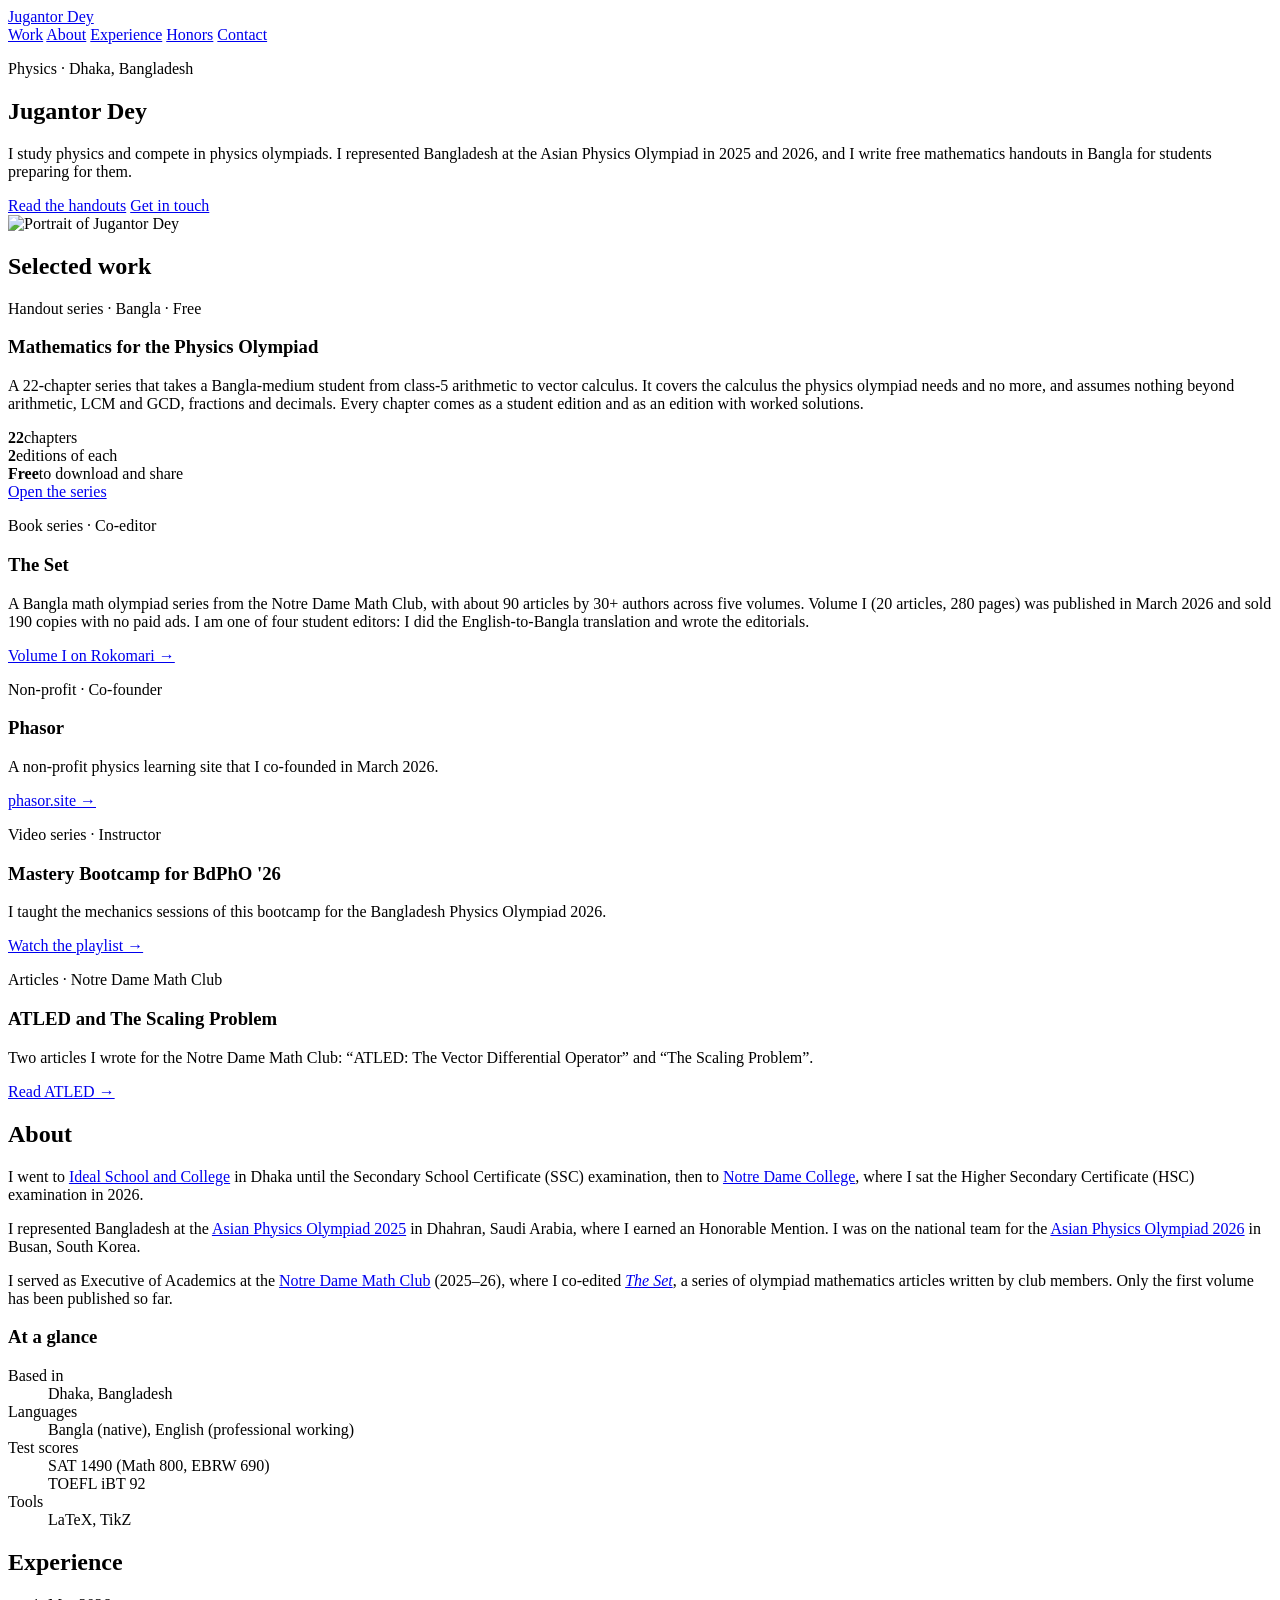
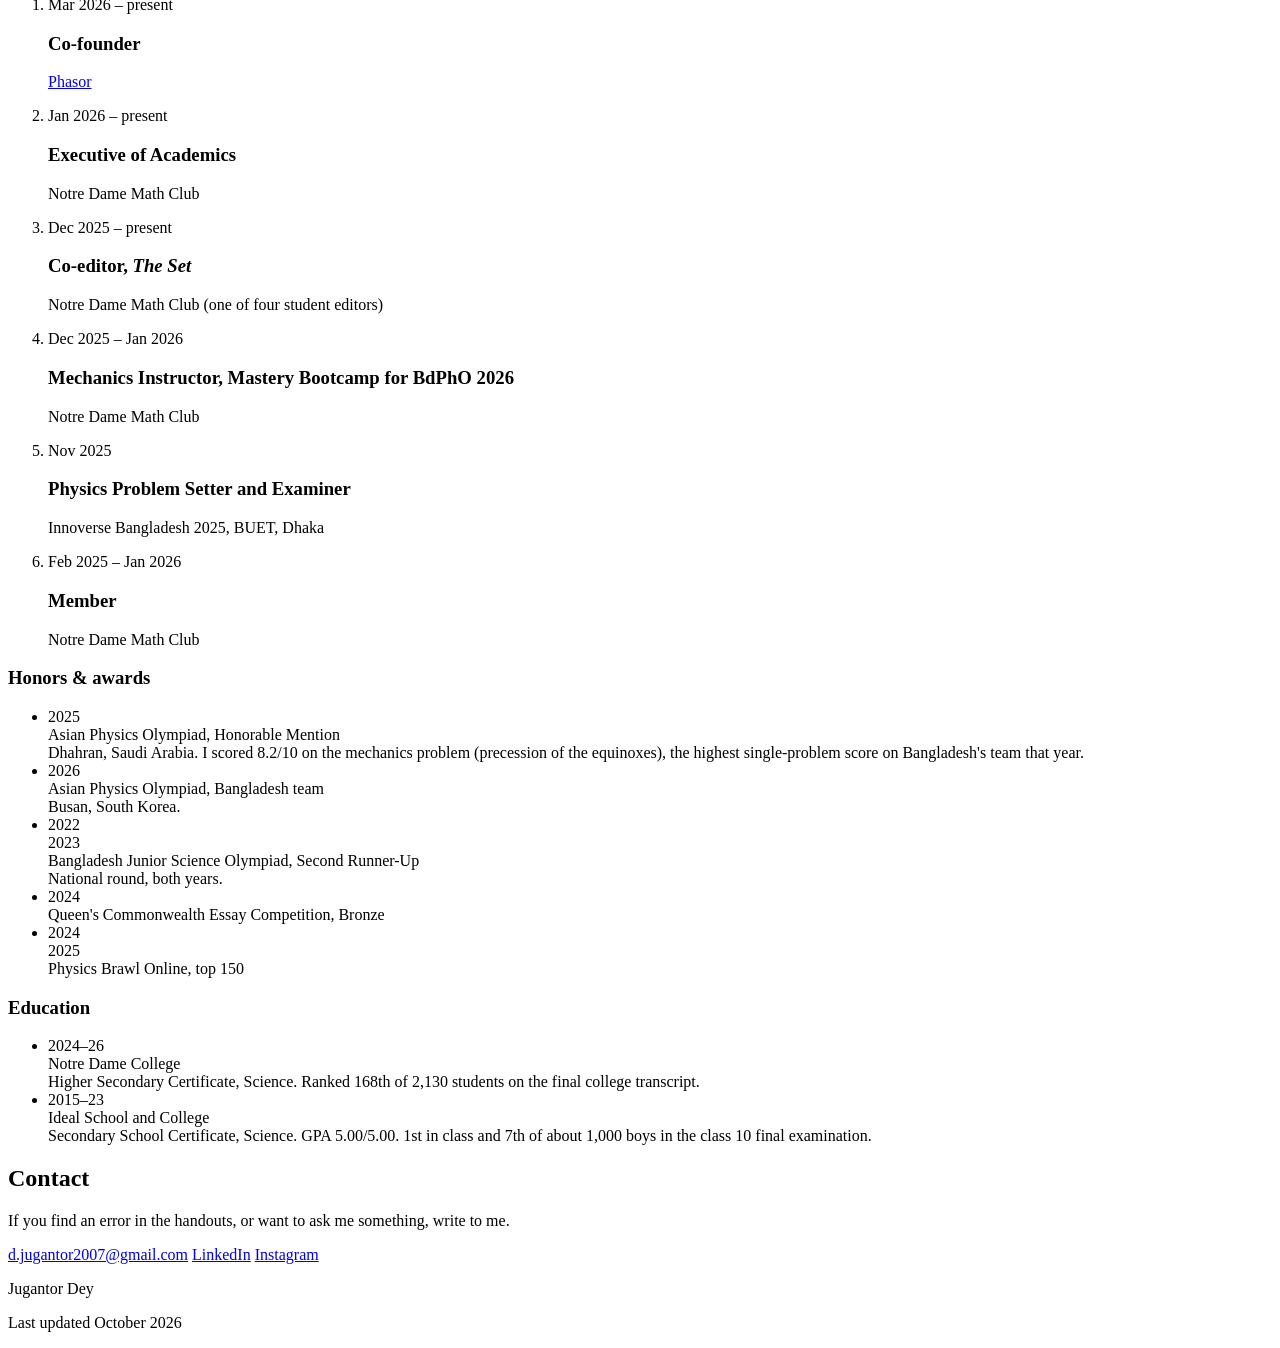
==== commit 76d863bd: "Update index.html" ====
--- a/index.html
+++ b/index.html
@@ -50,7 +50,6 @@
   <div class="wrap">
     <div class="sec-head">
       <h2>Selected work</h2>
-      <p>Things I have written, edited and built.</p>
     </div>
 
     <div class="cards">
@@ -210,7 +209,7 @@
   <div class="wrap">
     <div>
       <h2>Contact</h2>
-      <p>Corrections to the handouts, questions and collaboration are all welcome.</p>
+      <p>If you find an error in the handouts, or want to ask me something, write to me.</p>
     </div>
     <div class="btn-row">
       <a class="btn" href="mailto:d.jugantor2007@gmail.com">d.jugantor2007@gmail.com</a>
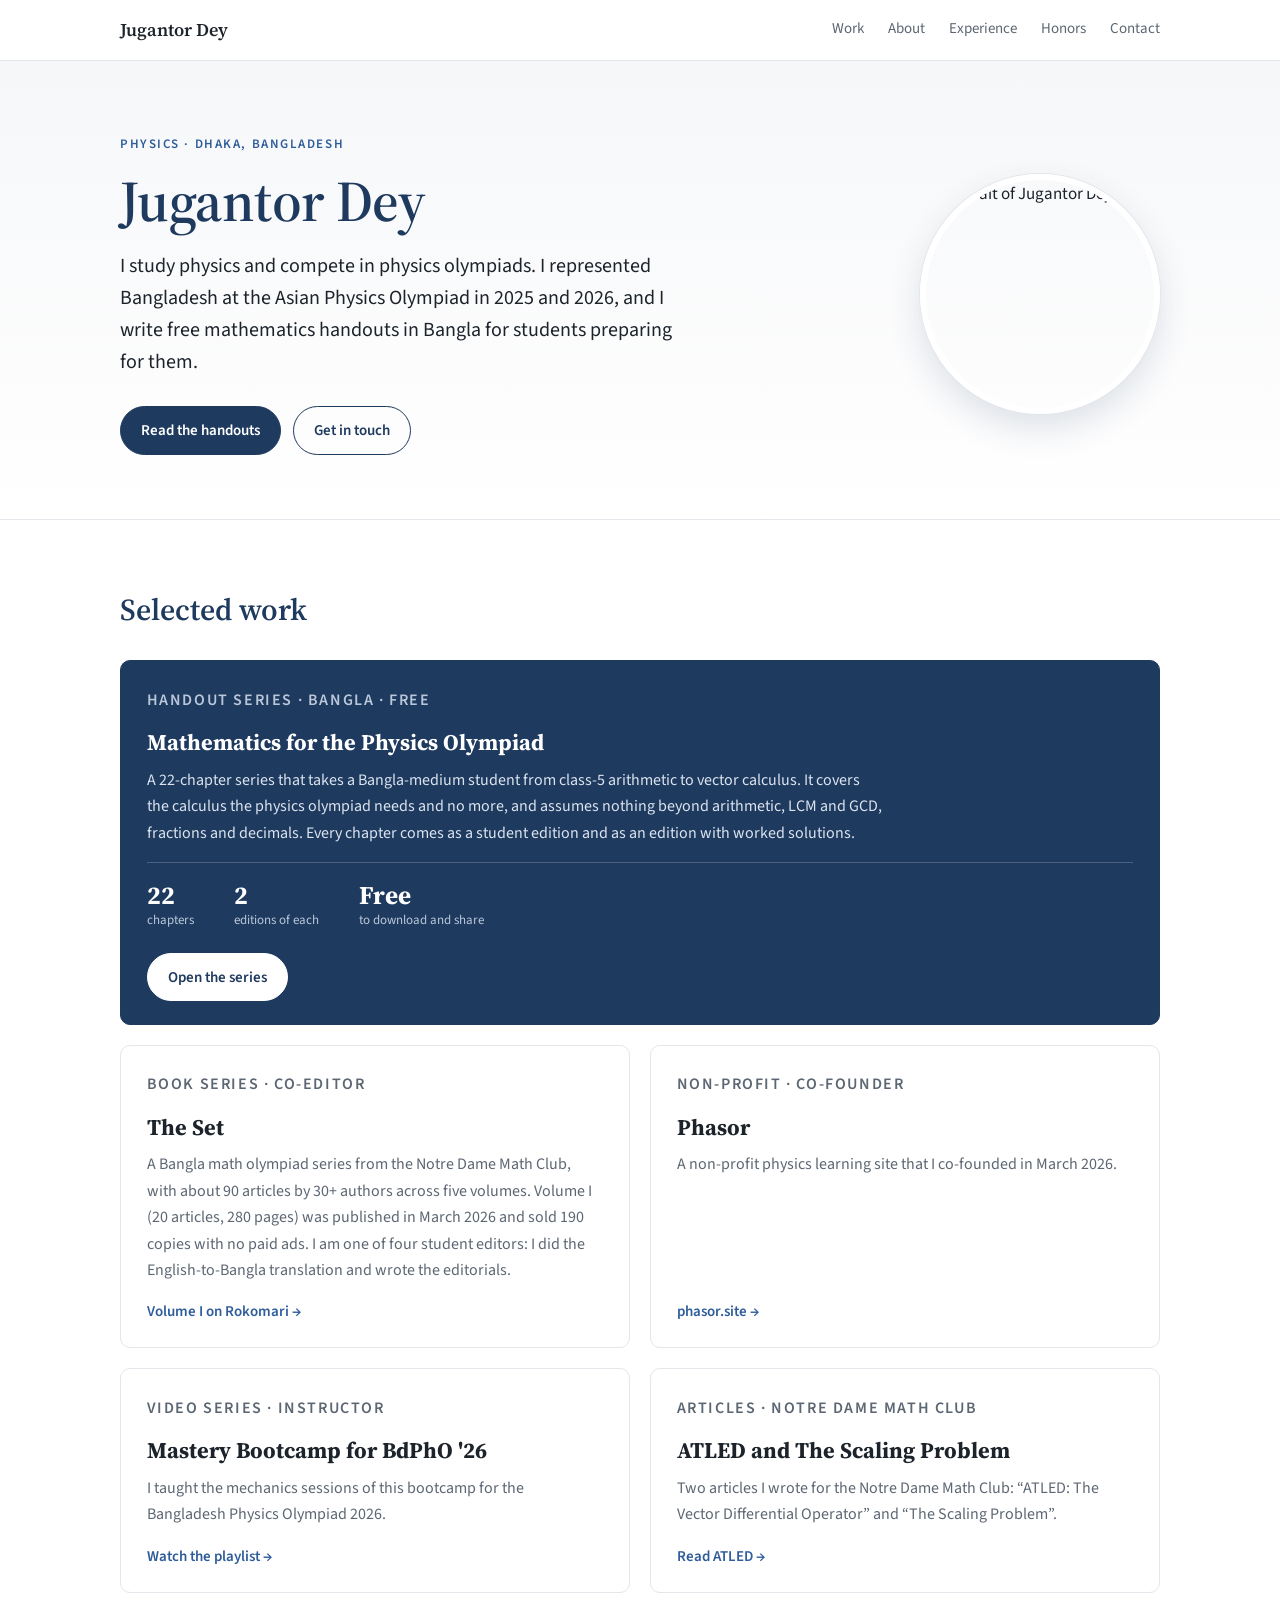
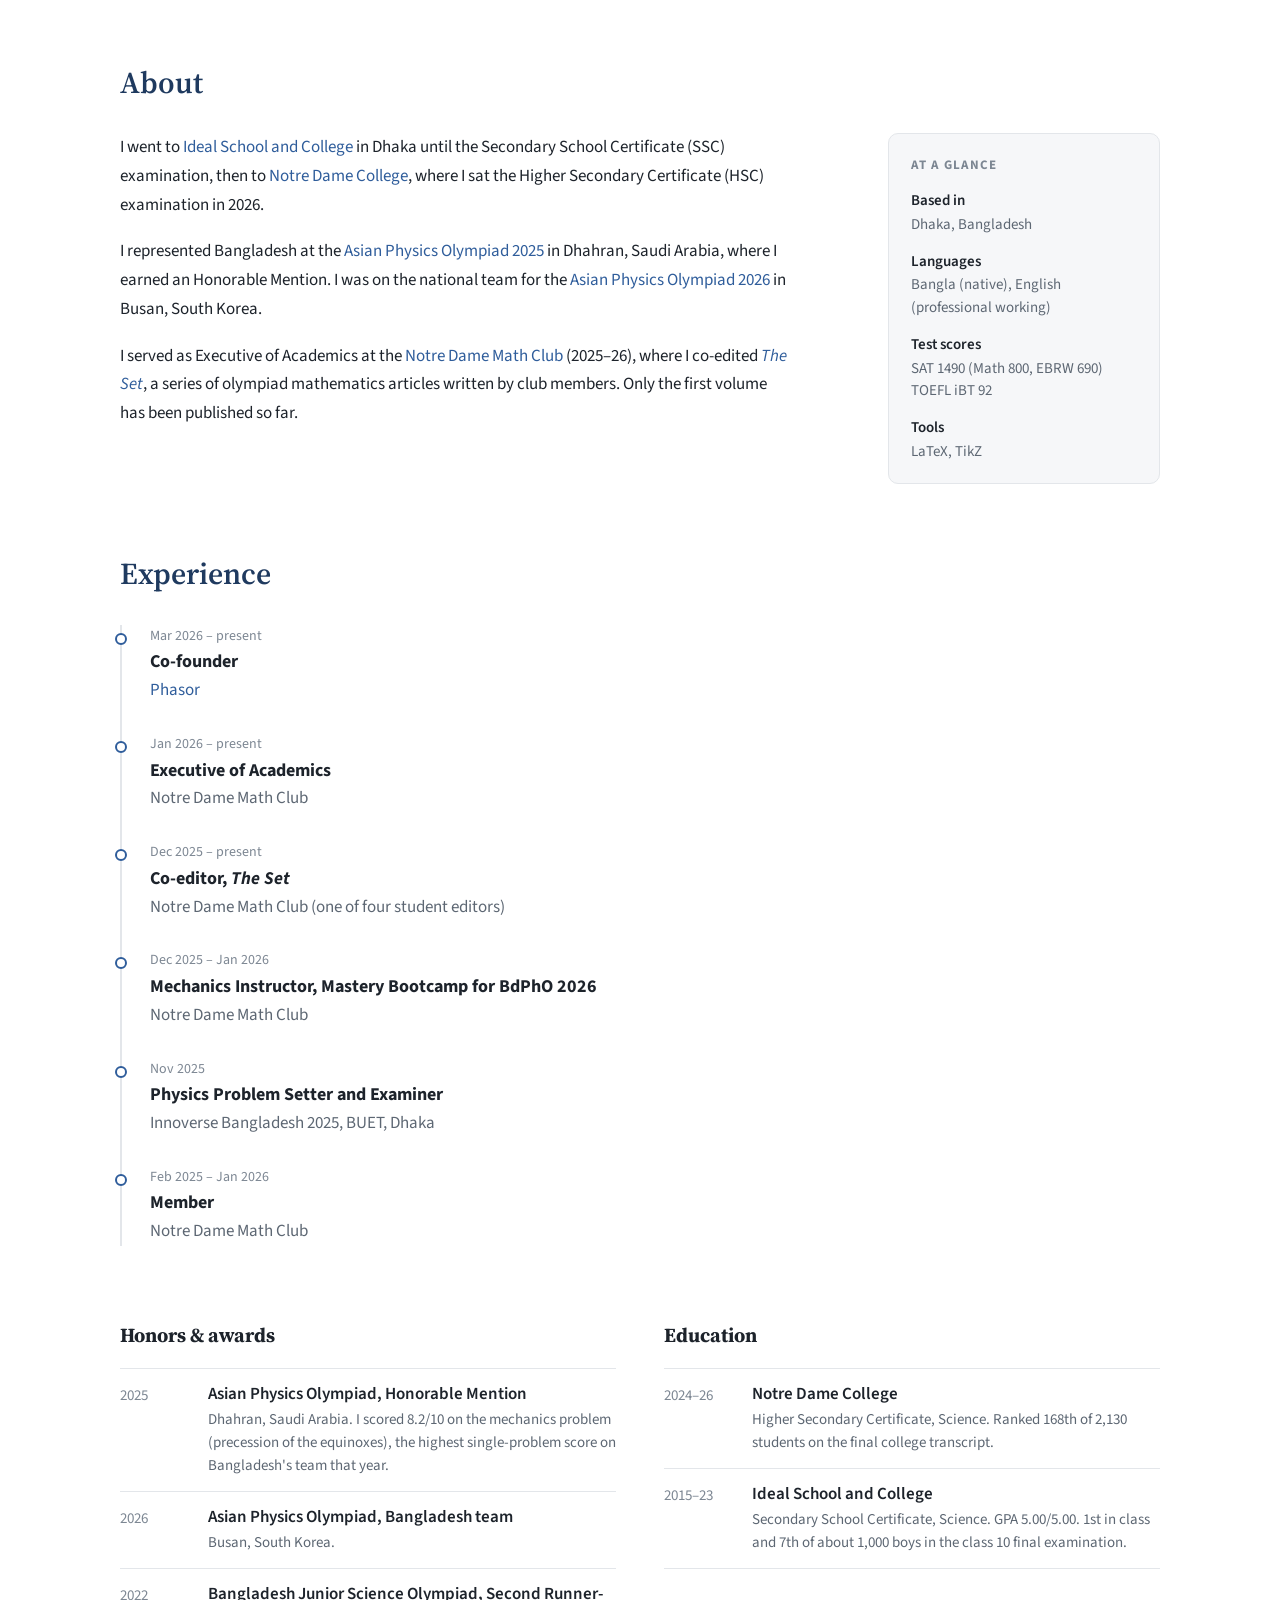
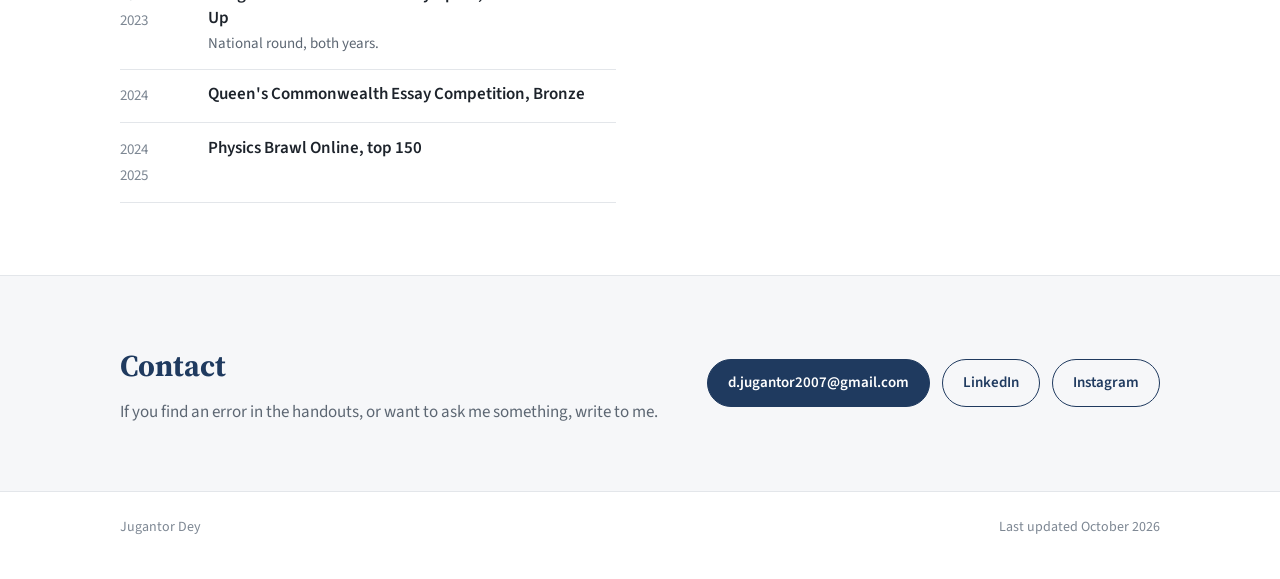
==== commit 294cd84a: "Update index.html" ====
--- a/index.html
+++ b/index.html
@@ -5,6 +5,9 @@
 <meta name="viewport" content="width=device-width, initial-scale=1">
 <title>Jugantor Dey</title>
 <meta name="description" content="Jugantor Dey: physics student from Dhaka, Bangladesh. Asian Physics Olympiad 2025 Honorable Mention. Author of Mathematics for the Physics Olympiad, a free 22-chapter Bangla handout series.">
+<link rel="icon" href="favicon.svg" type="image/svg+xml">
+<link rel="icon" href="favicon.ico" sizes="32x32">
+<link rel="apple-touch-icon" href="apple-touch-icon.png">
 <link rel="preconnect" href="https://fonts.googleapis.com">
 <link rel="preconnect" href="https://fonts.gstatic.com" crossorigin>
 <link href="https://fonts.googleapis.com/css2?family=Source+Sans+3:ital,wght@0,300;0,400;0,600;1,400&family=Source+Serif+4:wght@400;600&family=Noto+Sans+Bengali:wght@400;500&display=swap" rel="stylesheet">
--- a/style.css
+++ b/style.css
@@ -0,0 +1,319 @@
+/* ==========================================================================
+   Jugantor Dey — portfolio stylesheet
+   Headings: Source Serif 4. Body: Source Sans 3. Bengali: Noto Sans Bengali
+   (any element carrying lang="bn" picks it up automatically).
+   ========================================================================== */
+
+:root {
+  --bg:        #ffffff;
+  --bg-soft:   #f6f7f9;
+  --ink:       #1d232b;
+  --muted:     #5d6773;
+  --faint:     #7d8793;
+  --rule:      #e3e6ea;
+  --accent:    #1f3a5f;
+  --accent-2:  #2f5d9b;
+  --accent-bg: #eef3f9;
+
+  --serif: "Source Serif 4", Georgia, "Times New Roman", serif;
+  --sans:  "Source Sans 3", -apple-system, "Segoe UI", Roboto, sans-serif;
+  --bn:    "Noto Sans Bengali", sans-serif;
+
+  --wrap: 68rem;
+  --measure: 42rem;
+  --radius: 10px;
+}
+
+*, *::before, *::after { box-sizing: border-box; }
+html { -webkit-text-size-adjust: 100%; scroll-behavior: smooth; scroll-padding-top: 4.5rem; }
+
+body {
+  margin: 0;
+  background: var(--bg);
+  color: var(--ink);
+  font-family: var(--sans);
+  font-size: 1.0625rem;
+  line-height: 1.7;
+  text-rendering: optimizeLegibility;
+}
+
+img { max-width: 100%; display: block; }
+
+[lang="bn"] { font-family: var(--bn); line-height: 1.85; }
+[lang="bn"] [lang="en"] { font-family: var(--sans); }
+
+a { color: var(--accent-2); text-decoration: none; }
+a:hover { text-decoration: underline; }
+a:focus-visible, button:focus-visible {
+  outline: 2px solid var(--accent-2);
+  outline-offset: 2px;
+  border-radius: 3px;
+}
+
+.wrap { max-width: var(--wrap); margin-inline: auto; padding-inline: 1.5rem; }
+
+/* --- top navigation ------------------------------------------------------ */
+
+.topbar {
+  position: sticky;
+  top: 0;
+  z-index: 10;
+  background: rgba(255,255,255,.94);
+  backdrop-filter: blur(8px);
+  border-bottom: 1px solid var(--rule);
+}
+
+.topbar .wrap {
+  display: flex;
+  align-items: center;
+  justify-content: space-between;
+  gap: 1.5rem;
+  min-height: 3.75rem;
+}
+
+.brand {
+  font-family: var(--serif);
+  font-weight: 600;
+  font-size: 1.125rem;
+  color: var(--ink);
+  white-space: nowrap;
+}
+.brand:hover { text-decoration: none; color: var(--accent); }
+
+.topbar nav { display: flex; gap: 1.5rem; font-size: 0.9375rem; overflow-x: auto; }
+.topbar nav a { color: var(--muted); white-space: nowrap; padding: .25rem 0; border-bottom: 2px solid transparent; }
+.topbar nav a:hover { color: var(--ink); text-decoration: none; }
+.topbar nav a[aria-current="page"] { color: var(--ink); border-bottom-color: var(--accent); }
+
+/* --- hero ---------------------------------------------------------------- */
+
+.hero { padding: 4.5rem 0 4rem; background: linear-gradient(180deg, var(--bg-soft), var(--bg)); border-bottom: 1px solid var(--rule); }
+
+.hero .wrap {
+  display: grid;
+  grid-template-columns: 1fr 15rem;
+  gap: 3.5rem;
+  align-items: center;
+}
+
+.eyebrow {
+  font-size: 0.8125rem;
+  letter-spacing: .12em;
+  text-transform: uppercase;
+  color: var(--accent-2);
+  font-weight: 600;
+  margin: 0 0 .9rem;
+}
+
+.hero h1 {
+  font-family: var(--serif);
+  font-weight: 600;
+  font-size: clamp(2.4rem, 5.5vw, 3.6rem);
+  line-height: 1.1;
+  letter-spacing: -0.01em;
+  margin: 0 0 1.1rem;
+  color: var(--accent);
+}
+
+.hero .lead { font-size: 1.25rem; line-height: 1.6; color: var(--ink); max-width: 36rem; margin: 0 0 1.75rem; }
+
+.btn-row { display: flex; flex-wrap: wrap; gap: .75rem; }
+
+.btn {
+  display: inline-block;
+  padding: .65rem 1.25rem;
+  border-radius: 999px;
+  font-weight: 600;
+  font-size: .9375rem;
+  border: 1px solid var(--accent);
+  background: var(--accent);
+  color: #fff;
+}
+.btn:hover { background: var(--accent-2); border-color: var(--accent-2); text-decoration: none; color: #fff; }
+.btn.ghost { background: transparent; color: var(--accent); }
+.btn.ghost:hover { background: var(--accent-bg); color: var(--accent); }
+
+.portrait {
+  width: 15rem;
+  height: 15rem;
+  border-radius: 50%;
+  object-fit: cover;
+  border: 6px solid #fff;
+  box-shadow: 0 0 0 1px var(--rule), 0 14px 34px rgba(31,58,95,.14);
+  justify-self: end;
+}
+
+/* --- sections ------------------------------------------------------------ */
+
+section.block { padding: 4.5rem 0 0; }
+
+.sec-head { margin-bottom: 2rem; }
+.sec-head h2 {
+  font-family: var(--serif);
+  font-weight: 600;
+  font-size: 1.9rem;
+  line-height: 1.2;
+  margin: 0 0 .4rem;
+  color: var(--accent);
+}
+.sec-head p { margin: 0; color: var(--muted); max-width: var(--measure); }
+
+/* --- work cards ---------------------------------------------------------- */
+
+.cards { display: grid; grid-template-columns: repeat(2, 1fr); gap: 1.25rem; }
+
+.card {
+  display: flex;
+  flex-direction: column;
+  border: 1px solid var(--rule);
+  border-radius: var(--radius);
+  padding: 1.6rem 1.6rem 1.4rem;
+  background: #fff;
+  transition: box-shadow .15s, border-color .15s;
+}
+.card:hover { border-color: #cdd4dd; box-shadow: 0 8px 24px rgba(31,58,95,.08); }
+
+.card.featured {
+  grid-column: 1 / -1;
+  background: var(--accent);
+  border-color: var(--accent);
+  color: #e9eef5;
+}
+.card.featured h3 { color: #fff; }
+.card.featured .tag { color: #b9c7d9; }
+.card.featured p { color: #dbe4ef; }
+.card.featured .stats { border-top-color: rgba(255,255,255,.2); }
+.card.featured .stats b { color: #fff; }
+.card.featured .stats span { color: #b9c7d9; }
+.card.featured .btn { background: #fff; color: var(--accent); border-color: #fff; }
+.card.featured .btn:hover { background: var(--accent-bg); color: var(--accent); }
+.card.featured .btn.ghost { background: transparent; color: #fff; border-color: rgba(255,255,255,.55); }
+.card.featured .btn.ghost:hover { background: rgba(255,255,255,.12); color: #fff; }
+
+.tag { font-size: .75rem; letter-spacing: .1em; text-transform: uppercase; color: var(--faint); font-weight: 600; margin: 0 0 .5rem; }
+.card h3 { font-family: var(--serif); font-size: 1.4rem; line-height: 1.25; margin: 0 0 .6rem; color: var(--ink); }
+.card p { margin: 0 0 1rem; color: var(--muted); font-size: 1rem; line-height: 1.65; }
+.card .more { margin-top: auto; font-weight: 600; font-size: .9375rem; }
+.card.featured p { max-width: 46rem; }
+
+.stats { display: flex; flex-wrap: wrap; gap: 1.25rem 2.5rem; padding-top: 1.1rem; margin: 0 0 1.4rem; border-top: 1px solid var(--rule); }
+.stats div { display: flex; flex-direction: column; }
+.stats b { font-family: var(--serif); font-size: 1.6rem; line-height: 1.1; color: var(--accent); }
+.stats span { font-size: .8125rem; color: var(--muted); }
+
+/* --- about --------------------------------------------------------------- */
+
+.about { display: grid; grid-template-columns: 1fr 17rem; gap: 3.5rem; align-items: start; }
+.about p { margin: 0 0 1.1rem; max-width: var(--measure); }
+
+.facts { background: var(--bg-soft); border: 1px solid var(--rule); border-radius: var(--radius); padding: 1.25rem 1.4rem; }
+.facts h3 { margin: 0 0 .75rem; font-size: .8125rem; letter-spacing: .1em; text-transform: uppercase; color: var(--faint); }
+.facts dl { margin: 0; }
+.facts dt { font-weight: 600; font-size: .9375rem; margin-top: .8rem; }
+.facts dt:first-child { margin-top: 0; }
+.facts dd { margin: 0; color: var(--muted); font-size: .9375rem; line-height: 1.5; }
+
+/* --- timeline ------------------------------------------------------------ */
+
+.timeline { list-style: none; margin: 0; padding: 0; border-left: 2px solid var(--rule); }
+.timeline li { position: relative; padding: 0 0 1.75rem 1.75rem; }
+.timeline li:last-child { padding-bottom: 0; }
+.timeline li::before {
+  content: "";
+  position: absolute;
+  left: -7px; top: .5rem;
+  width: 12px; height: 12px;
+  border-radius: 50%;
+  background: #fff;
+  border: 2px solid var(--accent-2);
+}
+.timeline .when { font-size: .875rem; color: var(--faint); margin: 0; }
+.timeline h3 { font-size: 1.125rem; margin: .1rem 0 .1rem; line-height: 1.35; }
+.timeline .org { margin: 0; color: var(--muted); }
+.timeline .what { margin: .35rem 0 0; color: var(--muted); font-size: 1rem; max-width: var(--measure); }
+
+/* --- two-column lists ---------------------------------------------------- */
+
+.cols { display: grid; grid-template-columns: repeat(2, 1fr); gap: 3rem; }
+.cols h3 { font-family: var(--serif); font-size: 1.25rem; margin: 0 0 1rem; color: var(--ink); }
+
+.rows { list-style: none; margin: 0; padding: 0; }
+.rows li { padding: .85rem 0; border-top: 1px solid var(--rule); display: grid; grid-template-columns: 4.5rem 1fr; gap: 1rem; }
+.rows li:last-child { border-bottom: 1px solid var(--rule); }
+.rows .yr { color: var(--faint); font-size: .9375rem; font-variant-numeric: tabular-nums; }
+.rows .t { font-weight: 600; line-height: 1.4; }
+.rows .d { color: var(--muted); font-size: .9375rem; line-height: 1.55; margin-top: .1rem; }
+
+/* --- contact ------------------------------------------------------------- */
+
+.contact { background: var(--bg-soft); border-top: 1px solid var(--rule); padding: 4rem 0; margin-top: 4.5rem; }
+.contact .wrap { display: flex; flex-wrap: wrap; align-items: center; justify-content: space-between; gap: 1.5rem 3rem; }
+.contact h2 { font-family: var(--serif); font-size: 1.9rem; margin: 0 0 .4rem; color: var(--accent); }
+.contact p { margin: 0; color: var(--muted); }
+
+footer { padding: 1.5rem 0 2.5rem; font-size: .875rem; color: var(--faint); border-top: 1px solid var(--rule); }
+footer .wrap { display: flex; flex-wrap: wrap; justify-content: space-between; gap: .5rem 2rem; }
+footer p { margin: 0; }
+
+/* --- handouts page ------------------------------------------------------- */
+
+.page-head { padding: 3.5rem 0 3rem; background: linear-gradient(180deg, var(--bg-soft), var(--bg)); border-bottom: 1px solid var(--rule); }
+.page-head h1 { font-family: var(--serif); font-weight: 600; font-size: clamp(2rem, 4.5vw, 2.9rem); line-height: 1.15; margin: 0 0 1.25rem; color: var(--accent); }
+.crumb { font-size: .875rem; margin: 0 0 1rem; color: var(--faint); }
+.prose p { margin: 0 0 1.1rem; max-width: var(--measure); }
+
+.howto { margin: 2.25rem 0 0; display: grid; grid-template-columns: repeat(3, 1fr); gap: 1.25rem; }
+.howto div { background: #fff; border: 1px solid var(--rule); border-radius: var(--radius); padding: 1.1rem 1.25rem; }
+.howto b { display: block; font-family: var(--serif); font-size: 1.05rem; margin-bottom: .25rem; }
+.howto span { font-size: .9375rem; color: var(--muted); line-height: 1.55; display: block; }
+
+.tiers { display: flex; flex-wrap: wrap; gap: .5rem; margin-top: 1.75rem; }
+.tiers a { border: 1px solid var(--rule); border-radius: 999px; padding: .3rem .95rem; font-size: .9375rem; color: var(--ink); background: #fff; }
+.tiers a:hover { border-color: var(--accent-2); text-decoration: none; color: var(--accent-2); }
+
+.tier { padding-top: 3.25rem; }
+.tier h2 { font-family: var(--serif); font-size: 1.6rem; margin: 0 0 .15rem; color: var(--accent); }
+.tier .tier-note { margin: 0 0 1.5rem; color: var(--muted); font-size: 1rem; }
+
+.chapters { display: grid; grid-template-columns: repeat(2, 1fr); gap: 1rem; }
+
+.chapter { border: 1px solid var(--rule); border-radius: var(--radius); padding: 1.1rem 1.3rem 1.15rem; background: #fff; display: flex; flex-direction: column; }
+.chapter .num { font-size: .8125rem; font-weight: 600; letter-spacing: .08em; color: var(--accent-2); }
+.chapter h3 { font-family: var(--serif); font-size: 1.15rem; line-height: 1.3; margin: .1rem 0 .5rem; }
+.chapter .topics { font-size: .875rem; color: var(--muted); margin: 0 0 1rem; line-height: 1.8; }
+.chapter .get { margin-top: auto; display: flex; gap: .6rem; flex-wrap: wrap; }
+.chapter .get a { font-size: .875rem; font-weight: 600; padding: .35rem .85rem; border-radius: 999px; border: 1px solid var(--accent); }
+.chapter .get a.stu { background: var(--accent); color: #fff; }
+.chapter .get a.stu:hover { background: var(--accent-2); border-color: var(--accent-2); text-decoration: none; }
+.chapter .get a.sol { color: var(--accent); background: #fff; }
+.chapter .get a.sol:hover { background: var(--accent-bg); text-decoration: none; }
+
+.notes { margin-top: 3.5rem; padding-top: 1.75rem; border-top: 1px solid var(--rule); }
+.notes p { font-size: .9375rem; color: var(--muted); max-width: var(--measure); margin: 0 0 1rem; }
+
+/* --- small screens ------------------------------------------------------- */
+
+@media (max-width: 52rem) {
+  .hero .wrap, .about { grid-template-columns: 1fr; gap: 2rem; }
+  .hero { padding: 2.5rem 0 3rem; }
+  .portrait { order: -1; justify-self: start; width: 9.5rem; height: 9.5rem; }
+  .cards, .cols, .chapters, .howto { grid-template-columns: 1fr; }
+  .cols { gap: 2.5rem; }
+  section.block { padding-top: 3.25rem; }
+}
+
+@media (max-width: 34rem) {
+  body { font-size: 1rem; }
+  .wrap { padding-inline: 1.15rem; }
+  .topbar .wrap { gap: .75rem; }
+  .topbar nav { gap: 1rem; font-size: .875rem; }
+  .brand { font-size: 1rem; }
+  .hero .lead { font-size: 1.125rem; }
+  .rows li { grid-template-columns: 3.6rem 1fr; gap: .6rem; }
+}
+
+@media print {
+  .topbar, .btn-row { display: none; }
+  .hero, .page-head { background: none; }
+  a { color: #000; }
+}
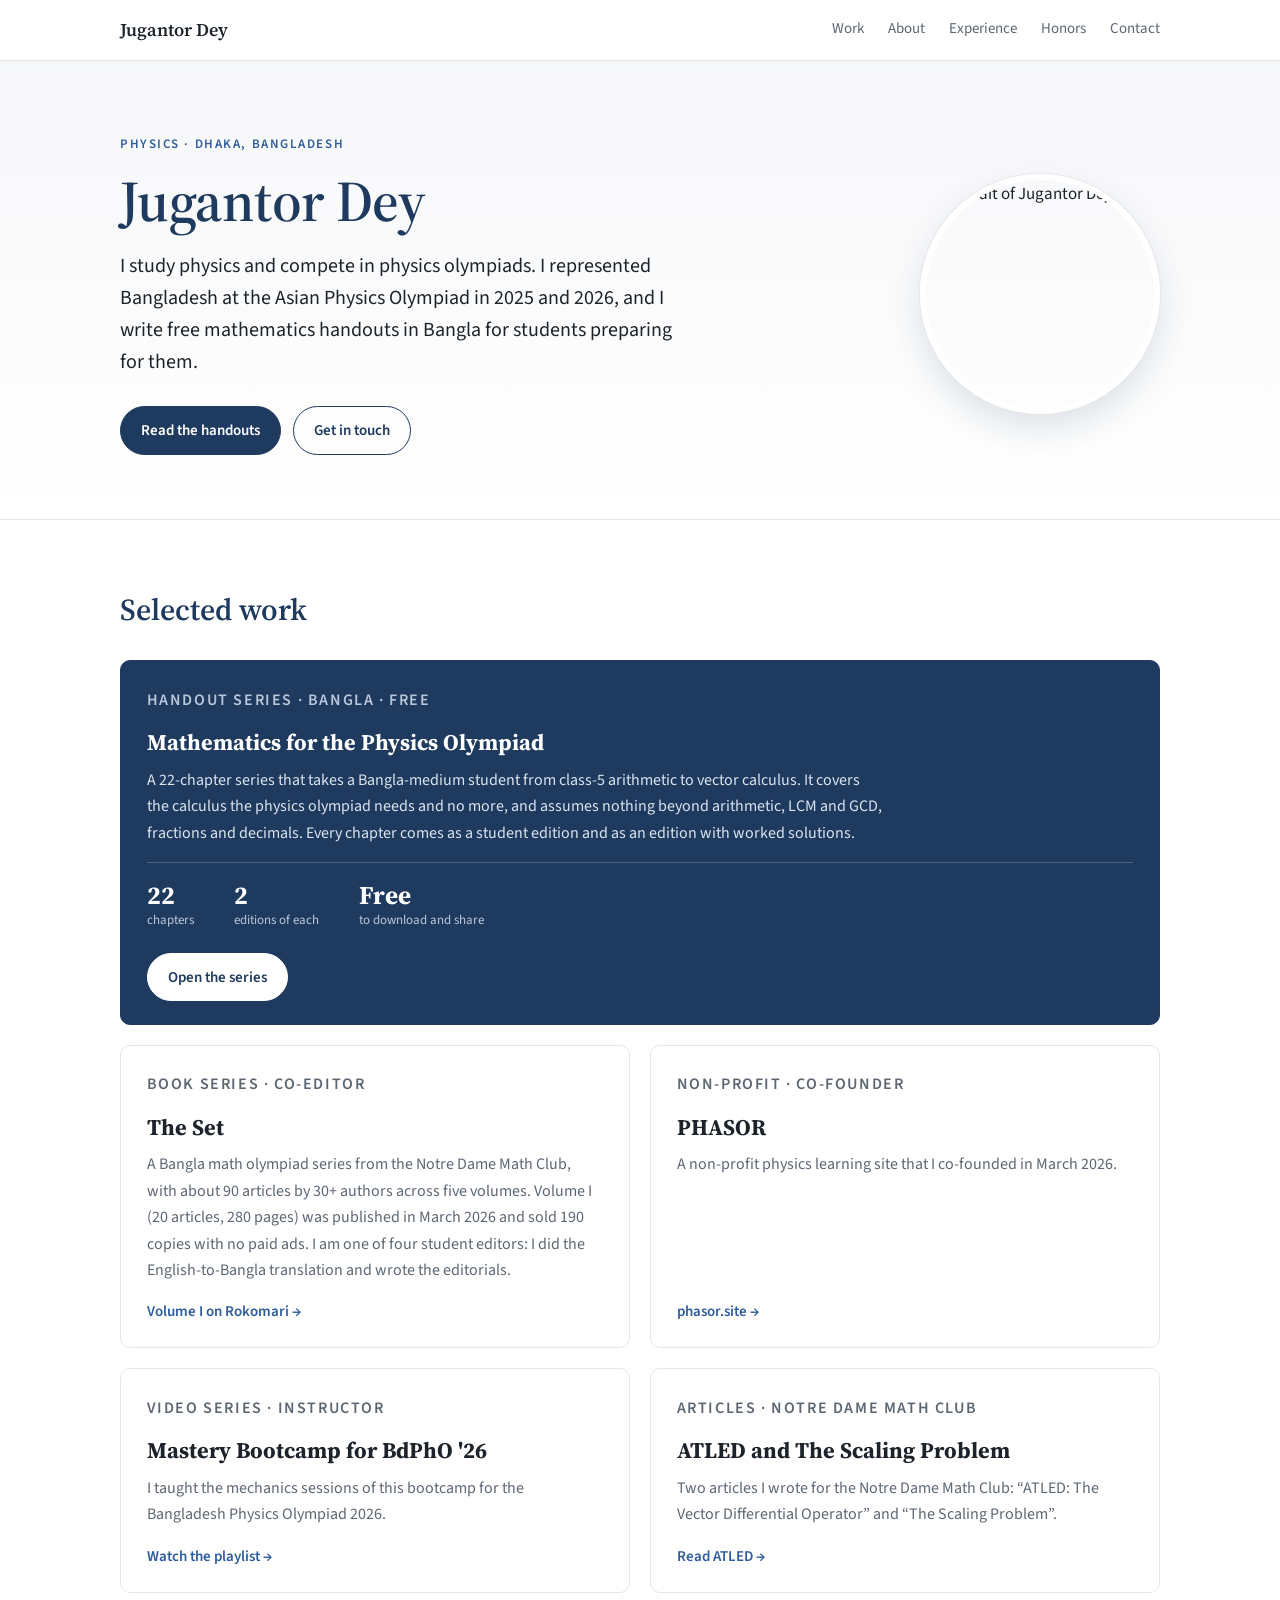
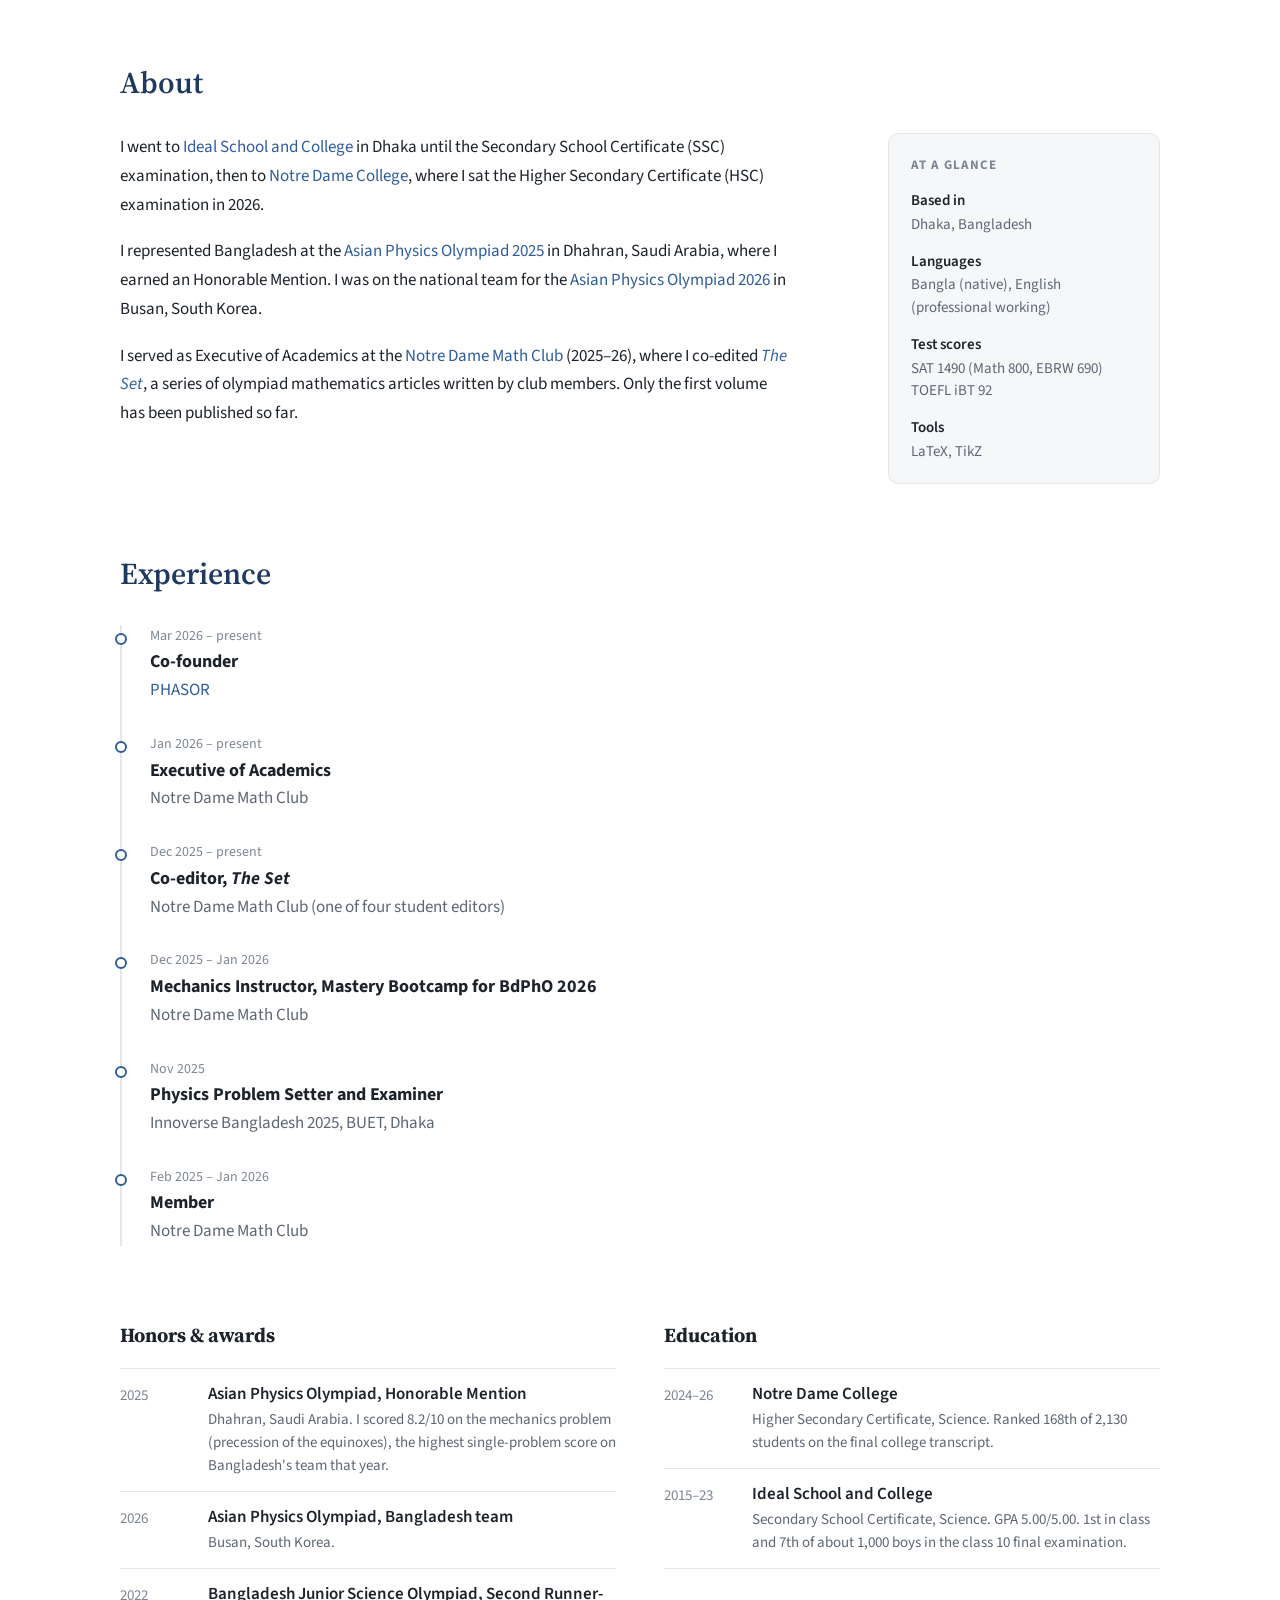
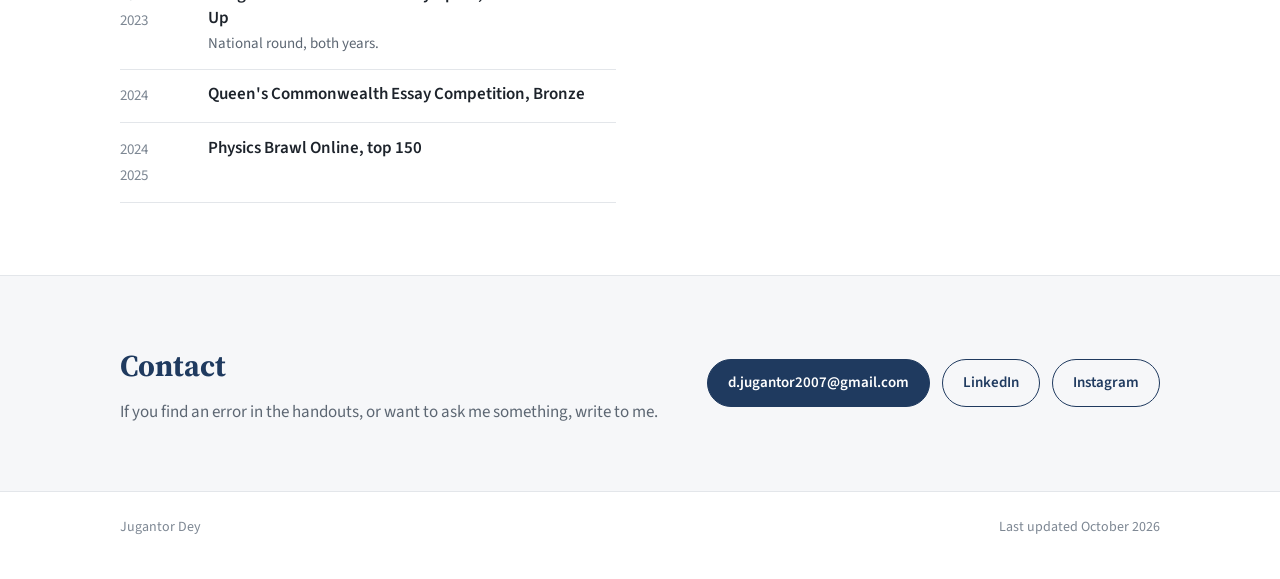
==== commit 1efdce82: "Update index.html" ====
--- a/index.html
+++ b/index.html
@@ -80,7 +80,7 @@
 
       <article class="card">
         <p class="tag">Non-profit &middot; Co-founder</p>
-        <h3>Phasor</h3>
+        <h3>PHASOR</h3>
         <p>A non-profit physics learning site that I co-founded in March 2026.</p>
         <a class="more" target="_blank" rel="noopener" href="https://www.phasor.site/">phasor.site &rarr;</a>
       </article>
@@ -142,7 +142,7 @@
       <li>
         <p class="when">Mar 2026 &ndash; present</p>
         <h3>Co-founder</h3>
-        <p class="org"><a target="_blank" rel="noopener" href="https://www.phasor.site/">Phasor</a></p>
+        <p class="org"><a target="_blank" rel="noopener" href="https://www.phasor.site/">PHASOR</a></p>
       </li>
       <li>
         <p class="when">Jan 2026 &ndash; present</p>
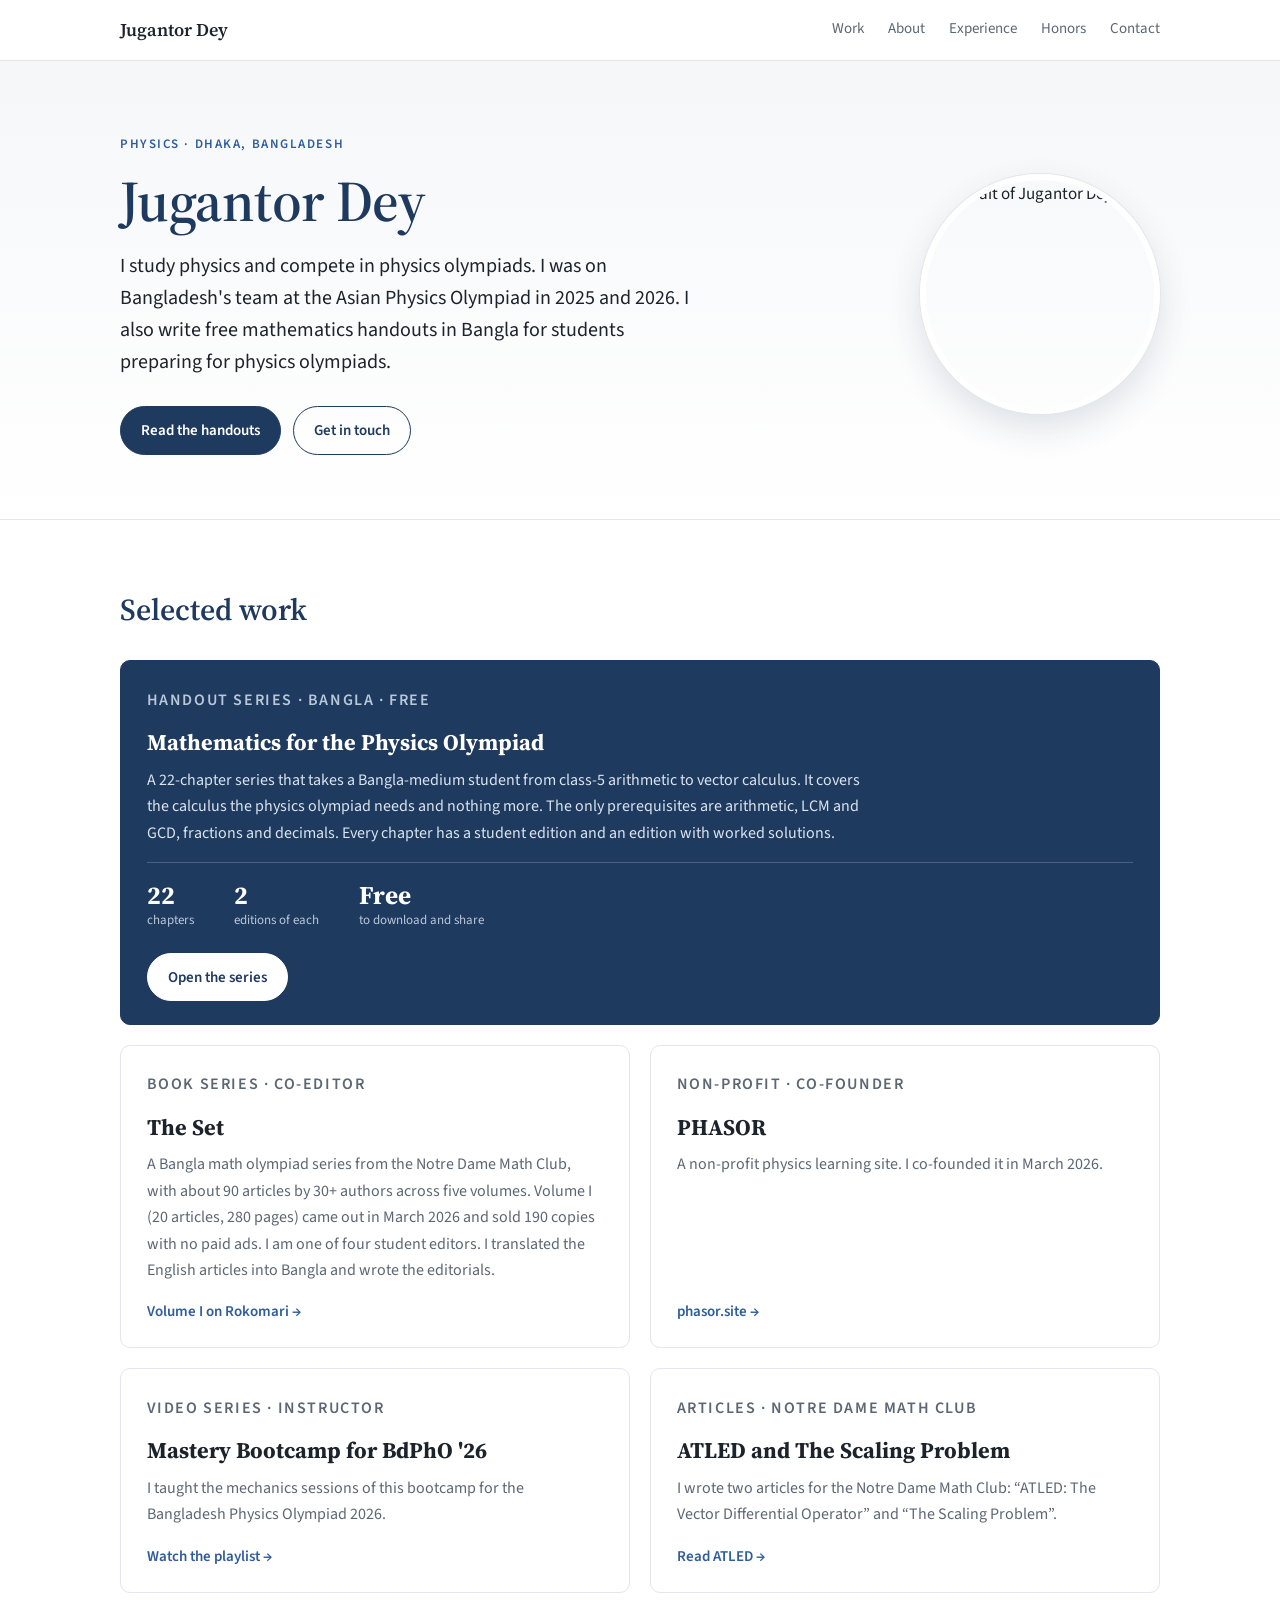
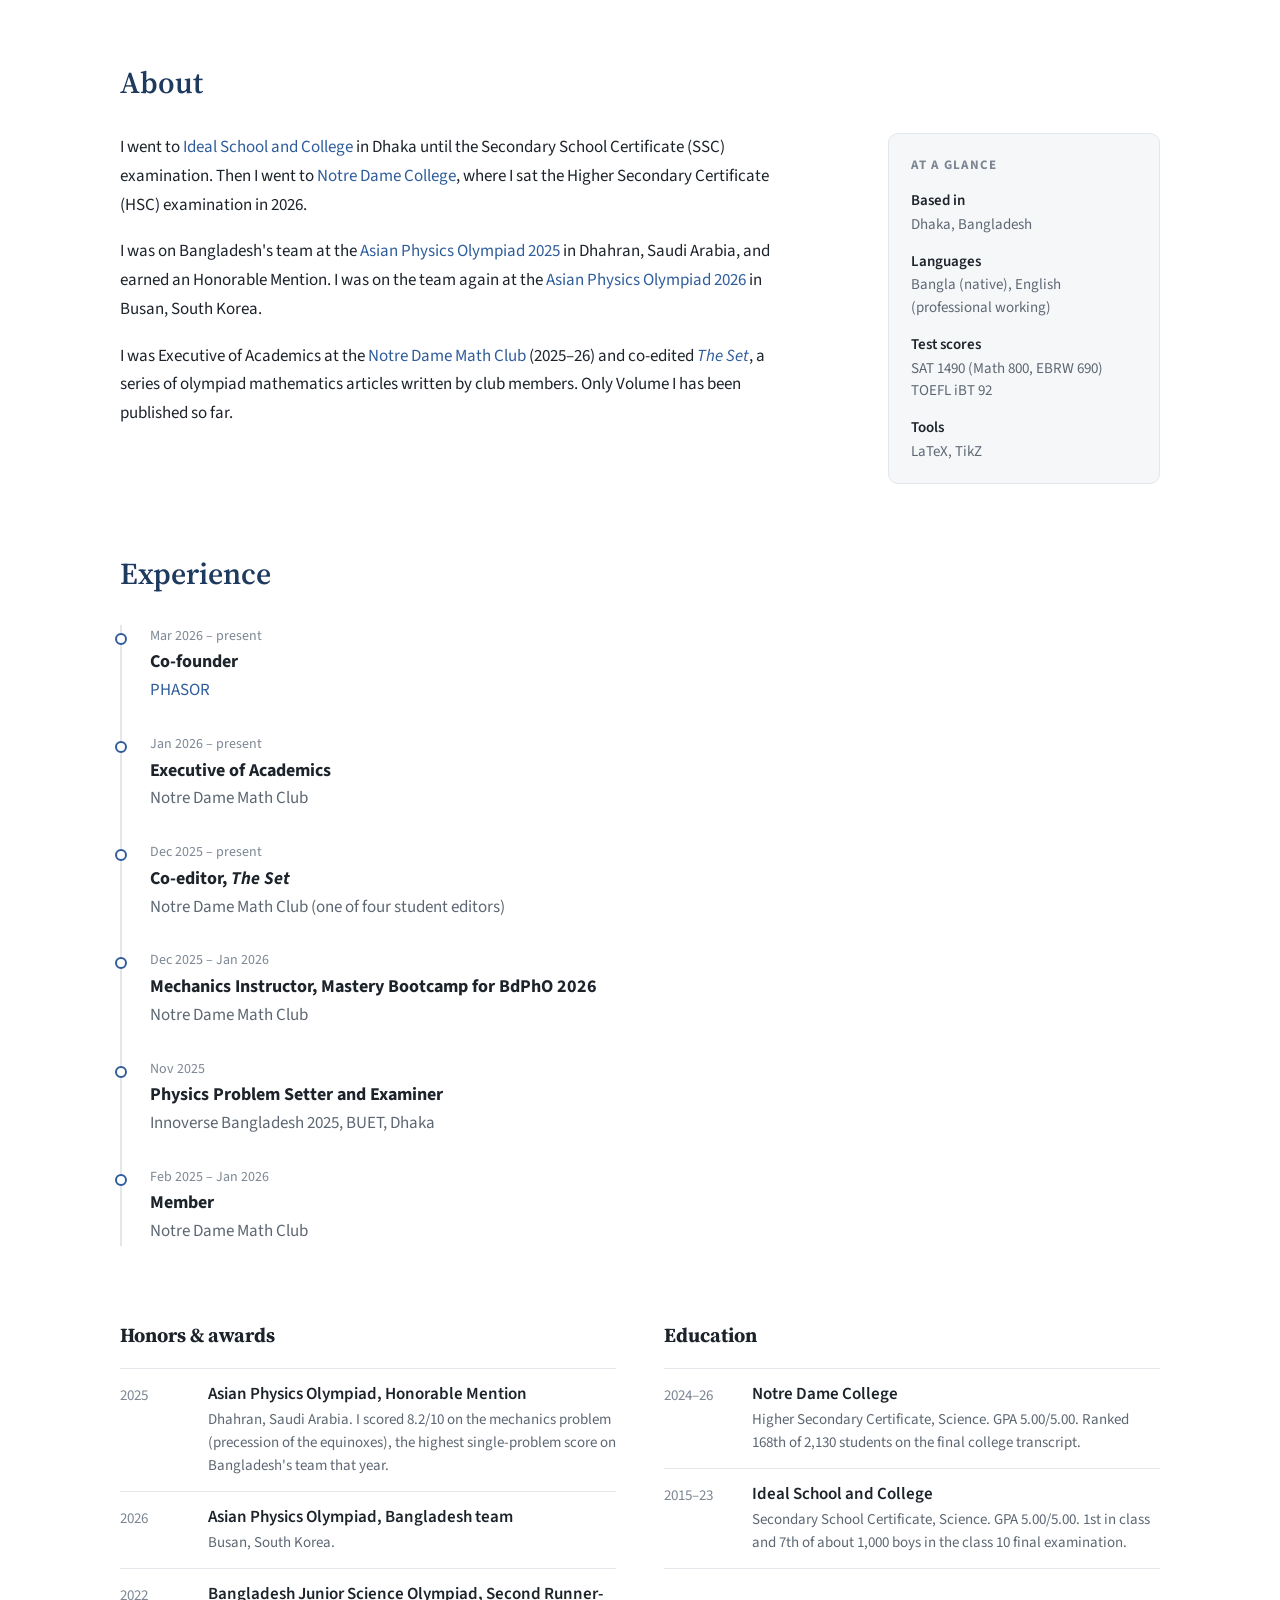
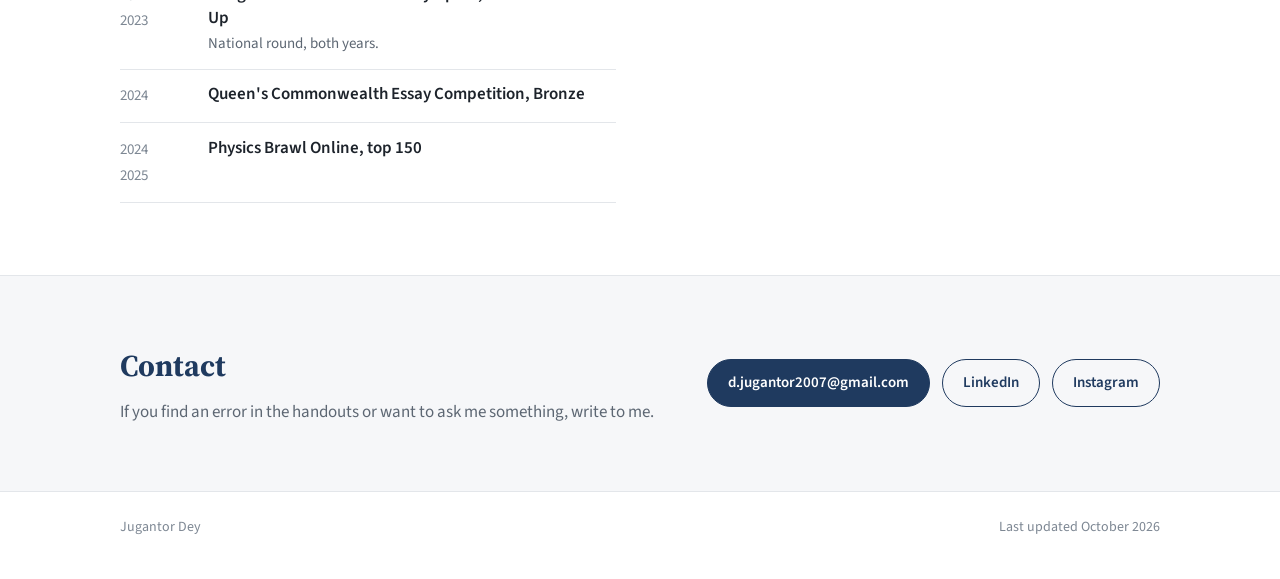
==== commit db16b79e: "Update index.html" ====
--- a/index.html
+++ b/index.html
@@ -4,7 +4,7 @@
 <meta charset="utf-8">
 <meta name="viewport" content="width=device-width, initial-scale=1">
 <title>Jugantor Dey</title>
-<meta name="description" content="Jugantor Dey: physics student from Dhaka, Bangladesh. Asian Physics Olympiad 2025 Honorable Mention. Author of Mathematics for the Physics Olympiad, a free 22-chapter Bangla handout series.">
+<meta name="description" content="Jugantor Dey, physics student from Dhaka, Bangladesh. Honorable Mention at the Asian Physics Olympiad 2025. Author of Mathematics for the Physics Olympiad, a free 22-chapter Bangla handout series.">
 <link rel="icon" href="favicon.svg" type="image/svg+xml">
 <link rel="icon" href="favicon.ico" sizes="32x32">
 <link rel="apple-touch-icon" href="apple-touch-icon.png">
@@ -34,7 +34,7 @@
     <div>
       <p class="eyebrow">Physics &middot; Dhaka, Bangladesh</p>
       <h1>Jugantor Dey</h1>
-      <p class="lead">I study physics and compete in physics olympiads. I represented Bangladesh at the Asian Physics Olympiad in 2025 and 2026, and I write free mathematics handouts in Bangla for students preparing for them.</p>
+      <p class="lead">I study physics and compete in physics olympiads. I was on Bangladesh's team at the Asian Physics Olympiad in 2025 and 2026. I also write free mathematics handouts in Bangla for students preparing for physics olympiads.</p>
       <div class="btn-row">
         <a class="btn" href="handouts.html">Read the handouts</a>
         <a class="btn ghost" href="#contact">Get in touch</a>
@@ -60,7 +60,7 @@
       <article class="card featured">
         <p class="tag">Handout series &middot; Bangla &middot; Free</p>
         <h3>Mathematics for the Physics Olympiad</h3>
-        <p>A 22-chapter series that takes a Bangla-medium student from class-5 arithmetic to vector calculus. It covers the calculus the physics olympiad needs and no more, and assumes nothing beyond arithmetic, LCM and GCD, fractions and decimals. Every chapter comes as a student edition and as an edition with worked solutions.</p>
+        <p>A 22-chapter series that takes a Bangla-medium student from class-5 arithmetic to vector calculus. It covers the calculus the physics olympiad needs and nothing more. The only prerequisites are arithmetic, LCM and GCD, fractions and decimals. Every chapter has a student edition and an edition with worked solutions.</p>
         <div class="stats">
           <div><b>22</b><span>chapters</span></div>
           <div><b>2</b><span>editions of each</span></div>
@@ -74,14 +74,14 @@
       <article class="card">
         <p class="tag">Book series &middot; Co-editor</p>
         <h3>The Set</h3>
-        <p>A Bangla math olympiad series from the Notre Dame Math Club, with about 90 articles by 30+ authors across five volumes. Volume I (20 articles, 280 pages) was published in March 2026 and sold 190 copies with no paid ads. I am one of four student editors: I did the English-to-Bangla translation and wrote the editorials.</p>
+        <p>A Bangla math olympiad series from the Notre Dame Math Club, with about 90 articles by 30+ authors across five volumes. Volume I (20 articles, 280 pages) came out in March 2026 and sold 190 copies with no paid ads. I am one of four student editors. I translated the English articles into Bangla and wrote the editorials.</p>
         <a class="more" target="_blank" rel="noopener" href="https://www.rokomari.com/book/545183/the-set-1st-volume-proof-technique-and-combinatorics">Volume I on Rokomari &rarr;</a>
       </article>
 
       <article class="card">
         <p class="tag">Non-profit &middot; Co-founder</p>
         <h3>PHASOR</h3>
-        <p>A non-profit physics learning site that I co-founded in March 2026.</p>
+        <p>A non-profit physics learning site. I co-founded it in March 2026.</p>
         <a class="more" target="_blank" rel="noopener" href="https://www.phasor.site/">phasor.site &rarr;</a>
       </article>
 
@@ -95,7 +95,7 @@
       <article class="card">
         <p class="tag">Articles &middot; Notre Dame Math Club</p>
         <h3>ATLED and The Scaling Problem</h3>
-        <p>Two articles I wrote for the Notre Dame Math Club: &ldquo;ATLED: The Vector Differential Operator&rdquo; and &ldquo;The Scaling Problem&rdquo;.</p>
+        <p>I wrote two articles for the Notre Dame Math Club: &ldquo;ATLED: The Vector Differential Operator&rdquo; and &ldquo;The Scaling Problem&rdquo;.</p>
         <a class="more" target="_blank" rel="noopener" href="https://ndmcbd.org/resources?item=atled">Read ATLED &rarr;</a>
       </article>
 
@@ -113,9 +113,9 @@
     </div>
     <div class="about">
       <div>
-        <p>I went to <a target="_blank" rel="noopener" href="https://www.iscm.edu.bd/">Ideal School and College</a> in Dhaka until the Secondary School Certificate (SSC) examination, then to <a target="_blank" rel="noopener" href="https://ndc.edu.bd/">Notre Dame College</a>, where I sat the Higher Secondary Certificate (HSC) examination in 2026.</p>
-        <p>I represented Bangladesh at the <a target="_blank" rel="noopener" href="https://www.apho2025.sa/">Asian Physics Olympiad 2025</a> in Dhahran, Saudi Arabia, where I earned an Honorable Mention. I was on the national team for the <a target="_blank" rel="noopener" href="https://apho2026.kr/">Asian Physics Olympiad 2026</a> in Busan, South Korea.</p>
-        <p>I served as Executive of Academics at the <a target="_blank" rel="noopener" href="https://ndmcbd.org/">Notre Dame Math Club</a> (2025&ndash;26), where I co-edited <a target="_blank" rel="noopener" href="https://www.rokomari.com/book/545183/the-set-1st-volume-proof-technique-and-combinatorics"><i>The Set</i></a>, a series of olympiad mathematics articles written by club members. Only the first volume has been published so far.</p>
+        <p>I went to <a target="_blank" rel="noopener" href="https://www.iscm.edu.bd/">Ideal School and College</a> in Dhaka until the Secondary School Certificate (SSC) examination. Then I went to <a target="_blank" rel="noopener" href="https://ndc.edu.bd/">Notre Dame College</a>, where I sat the Higher Secondary Certificate (HSC) examination in 2026.</p>
+        <p>I was on Bangladesh's team at the <a target="_blank" rel="noopener" href="https://www.apho2025.sa/">Asian Physics Olympiad 2025</a> in Dhahran, Saudi Arabia, and earned an Honorable Mention. I was on the team again at the <a target="_blank" rel="noopener" href="https://apho2026.kr/">Asian Physics Olympiad 2026</a> in Busan, South Korea.</p>
+        <p>I was Executive of Academics at the <a target="_blank" rel="noopener" href="https://ndmcbd.org/">Notre Dame Math Club</a> (2025&ndash;26) and co-edited <a target="_blank" rel="noopener" href="https://www.rokomari.com/book/545183/the-set-1st-volume-proof-technique-and-combinatorics"><i>The Set</i></a>, a series of olympiad mathematics articles written by club members. Only Volume I has been published so far.</p>
       </div>
       <aside class="facts" aria-label="Quick facts">
         <h3>At a glance</h3>
@@ -194,7 +194,7 @@
       <div>
         <h3>Education</h3>
         <ul class="rows">
-          <li><span class="yr">2024&ndash;26</span><div><div class="t">Notre Dame College</div><div class="d">Higher Secondary Certificate, Science. Ranked 168th of 2,130 students on the final college transcript.</div></div></li>
+          <li><span class="yr">2024&ndash;26</span><div><div class="t">Notre Dame College</div><div class="d">Higher Secondary Certificate, Science. GPA 5.00/5.00. Ranked 168th of 2,130 students on the final college transcript.</div></div></li>
           <li><span class="yr">2015&ndash;23</span><div><div class="t">Ideal School and College</div><div class="d">Secondary School Certificate, Science. GPA 5.00/5.00. 1st in class and 7th of about 1,000 boys in the class 10 final examination.</div></div></li>
         </ul>
       </div>
@@ -212,7 +212,7 @@
   <div class="wrap">
     <div>
       <h2>Contact</h2>
-      <p>If you find an error in the handouts, or want to ask me something, write to me.</p>
+      <p>If you find an error in the handouts or want to ask me something, write to me.</p>
     </div>
     <div class="btn-row">
       <a class="btn" href="mailto:d.jugantor2007@gmail.com">d.jugantor2007@gmail.com</a>
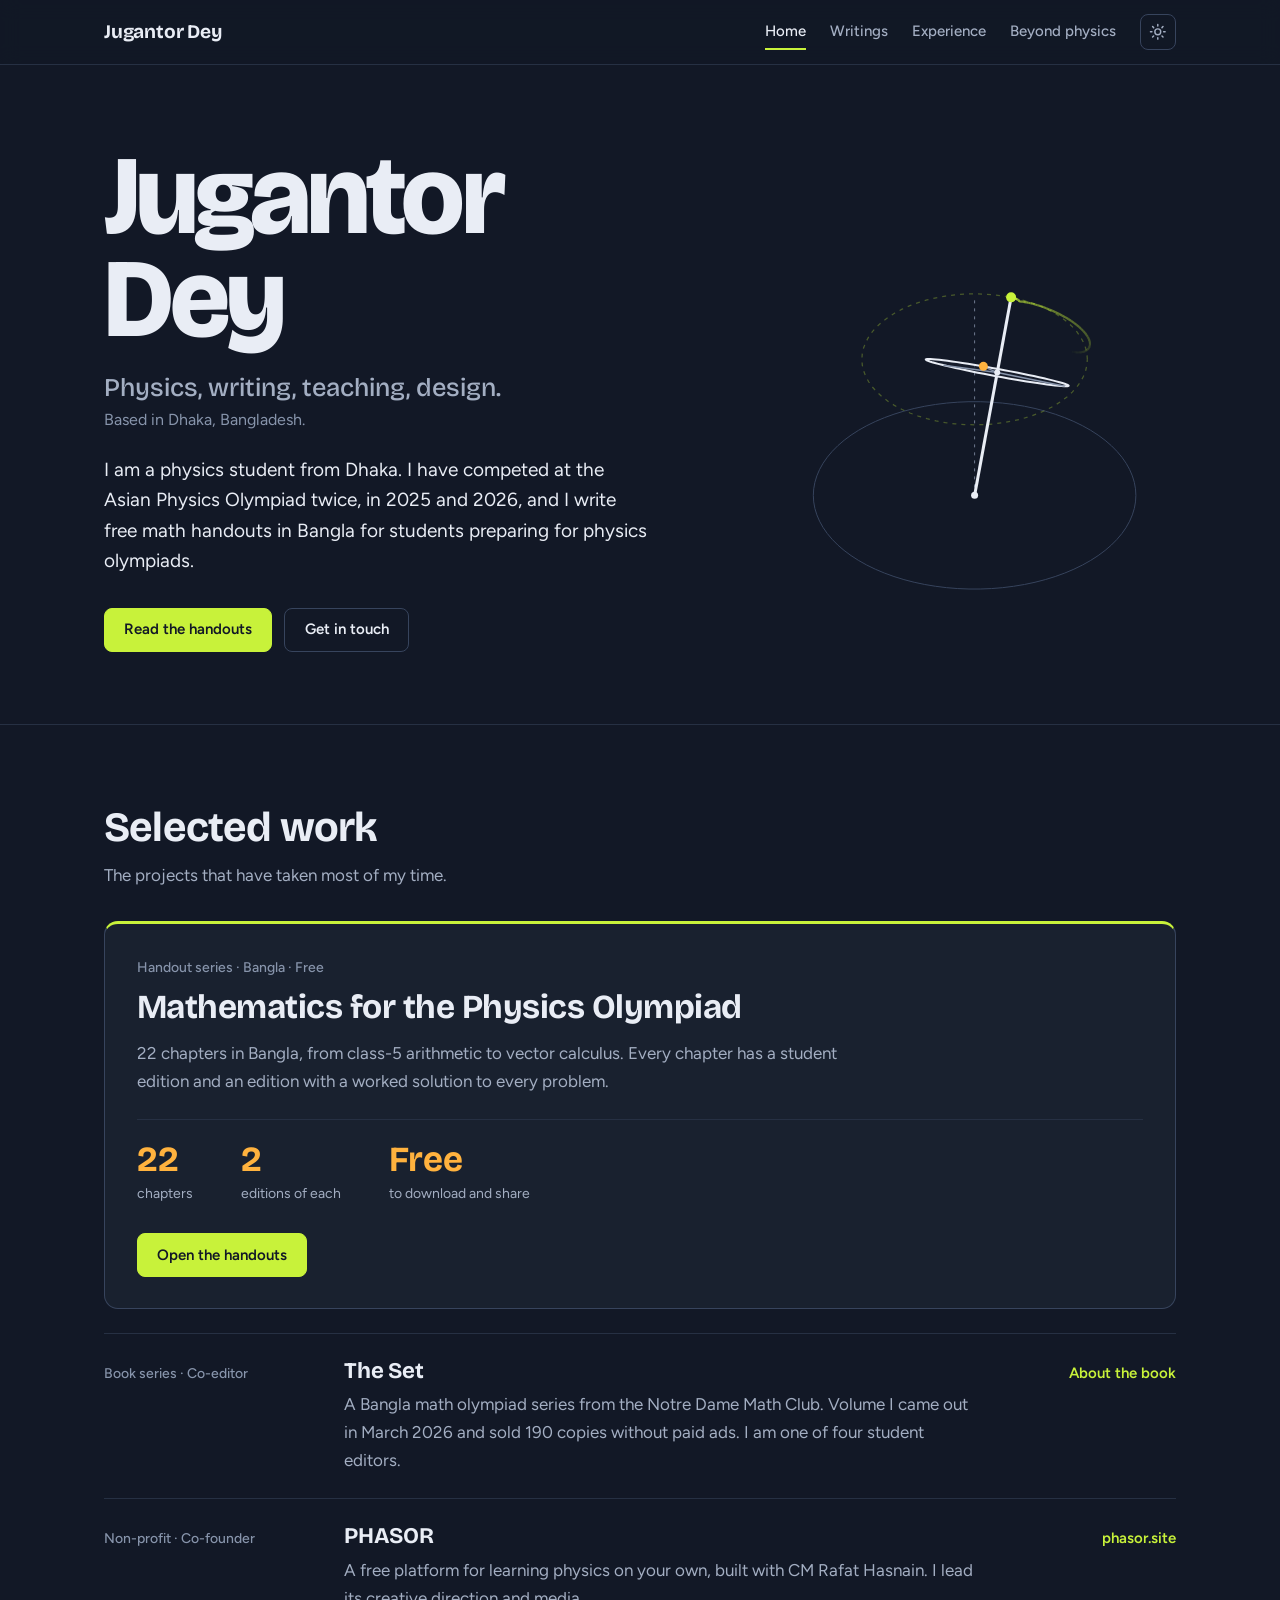
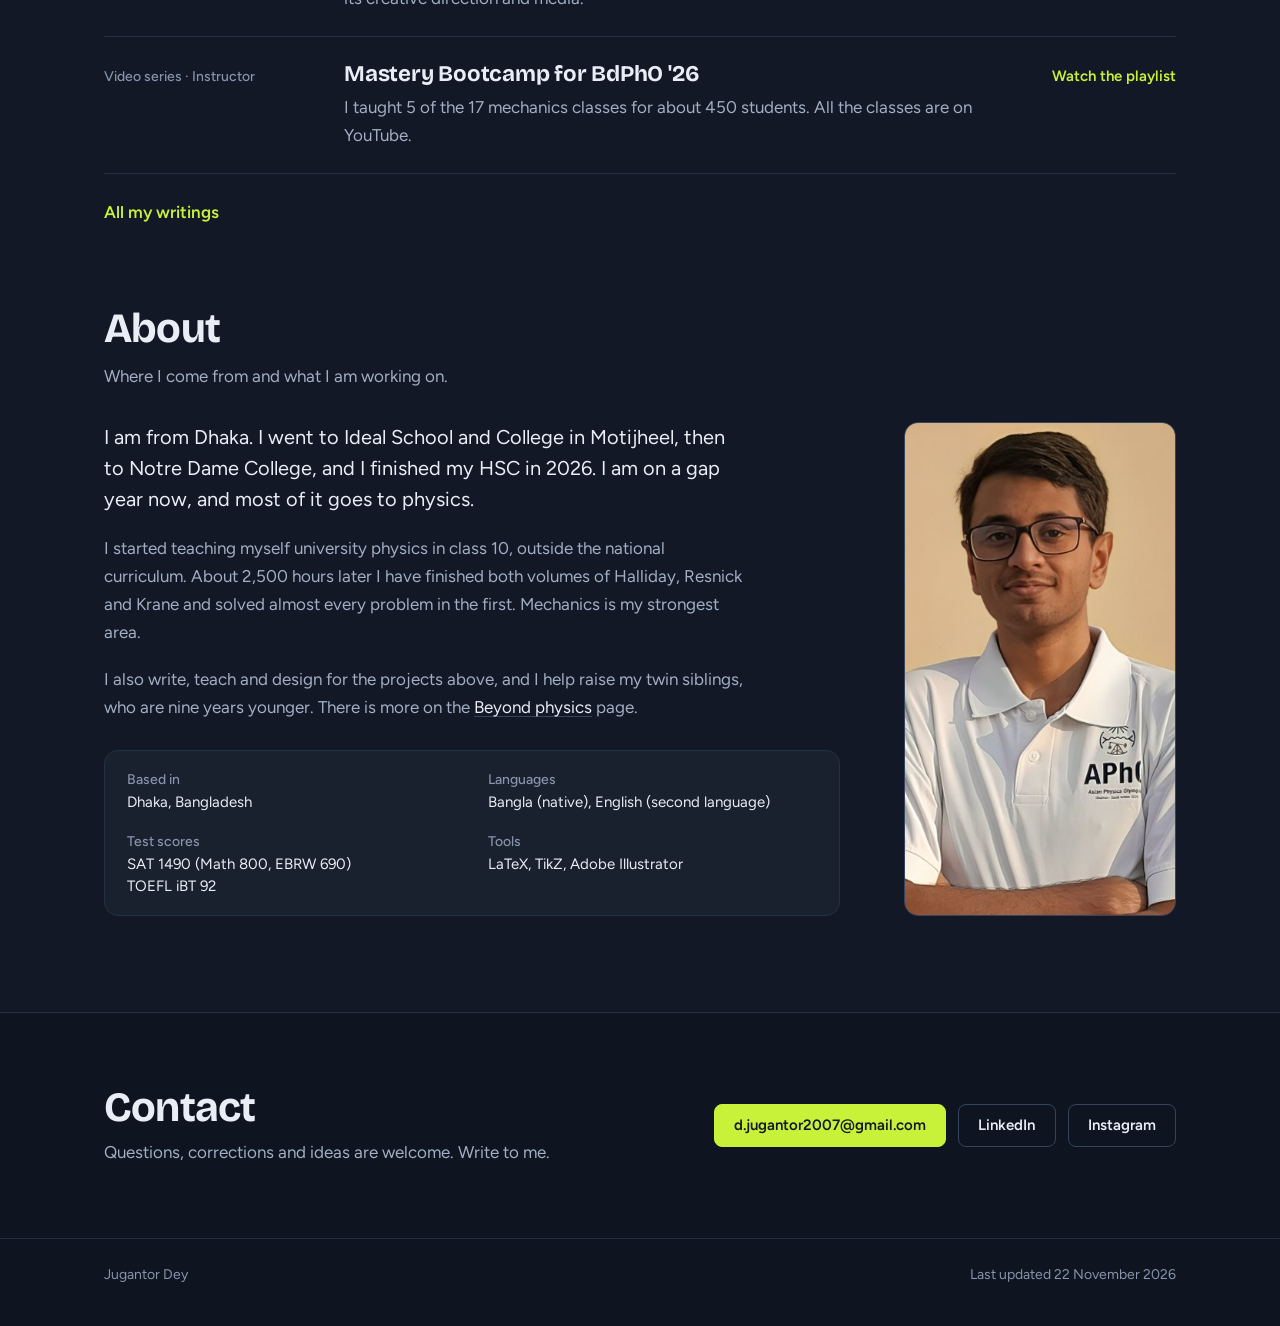
==== commit e0e4eaec: "Add files via upload" ====
--- a/index.html
+++ b/index.html
@@ -1,16 +1,18 @@
 <!DOCTYPE html>
-<html lang="en">
+<html lang="en" data-theme="dark">
 <head>
 <meta charset="utf-8">
 <meta name="viewport" content="width=device-width, initial-scale=1">
 <title>Jugantor Dey</title>
-<meta name="description" content="Jugantor Dey, physics student from Dhaka, Bangladesh. Honorable Mention at the Asian Physics Olympiad 2025. Author of Mathematics for the Physics Olympiad, a free 22-chapter Bangla handout series.">
+<meta name="description" content="Jugantor Dey is a physics student from Dhaka, Bangladesh, a two-time Asian Physics Olympiad contestant, and the author of free Bangla math handouts for physics olympiad preparation.">
 <link rel="icon" href="favicon.svg" type="image/svg+xml">
 <link rel="icon" href="favicon.ico" sizes="32x32">
 <link rel="apple-touch-icon" href="apple-touch-icon.png">
 <link rel="preconnect" href="https://fonts.googleapis.com">
 <link rel="preconnect" href="https://fonts.gstatic.com" crossorigin>
-<link href="https://fonts.googleapis.com/css2?family=Source+Sans+3:ital,wght@0,300;0,400;0,600;1,400&family=Source+Serif+4:wght@400;600&family=Noto+Sans+Bengali:wght@400;500&display=swap" rel="stylesheet">
+<link href="https://fonts.googleapis.com/css2?family=Bricolage+Grotesque:opsz,wght@12..96,500..800&family=Figtree:ital,wght@0,400..700;1,400&family=Noto+Sans+Bengali:wght@400;500&display=swap" rel="stylesheet">
+<meta name="theme-color" content="#121826">
+<script>try{document.documentElement.setAttribute("data-theme",localStorage.getItem("theme")==="light"?"light":"dark")}catch(e){document.documentElement.setAttribute("data-theme","dark")}</script>
 <link rel="stylesheet" href="style.css">
 <script defer src="https://cloud.umami.is/script.js" data-website-id="651d6be3-6963-49e7-a22d-0ef7555b28bb"></script>
 </head>
@@ -20,199 +22,120 @@
   <div class="wrap">
     <a class="brand" href="./">Jugantor Dey</a>
     <nav aria-label="Main">
-      <a href="#work">Work</a>
-      <a href="#about">About</a>
-      <a href="#experience">Experience</a>
-      <a href="#honors">Honors</a>
-      <a href="#contact">Contact</a>
+      <a href="./" aria-current="page">Home</a>
+      <a href="writings.html">Writings</a>
+      <a href="experience.html">Experience</a>
+      <a href="beyond.html">Beyond physics</a>
     </nav>
+    <button class="theme-toggle" id="theme-toggle" type="button" aria-label="Switch to light mode">
+      <svg class="icon-sun" viewBox="0 0 24 24" aria-hidden="true"><circle cx="12" cy="12" r="4"/><path d="M12 2v2M12 20v2M4.9 4.9l1.4 1.4M17.7 17.7l1.4 1.4M2 12h2M20 12h2M4.9 19.1l1.4-1.4M17.7 6.3l1.4-1.4"/></svg>
+      <svg class="icon-moon" viewBox="0 0 24 24" aria-hidden="true"><path d="M21 12.8A9 9 0 1 1 11.2 3a7 7 0 0 0 9.8 9.8z"/></svg>
+    </button>
   </div>
 </header>
 
 <section class="hero">
   <div class="wrap">
     <div>
-      <p class="eyebrow">Physics &middot; Dhaka, Bangladesh</p>
-      <h1>Jugantor Dey</h1>
-      <p class="lead">I study physics and compete in physics olympiads. I was on Bangladesh's team at the Asian Physics Olympiad in 2025 and 2026. I also write free mathematics handouts in Bangla for students preparing for physics olympiads.</p>
+      <h1><span>Jugantor</span><span>Dey</span></h1>
+      <p class="identity">Physics, writing, teaching, design.<span>Based in Dhaka, Bangladesh.</span></p>
+      <p class="lead">I am a physics student from Dhaka. I have competed at the Asian Physics Olympiad twice, in 2025 and 2026, and I write free math handouts in Bangla for students preparing for physics olympiads.</p>
       <div class="btn-row">
         <a class="btn" href="handouts.html">Read the handouts</a>
         <a class="btn ghost" href="#contact">Get in touch</a>
       </div>
     </div>
-    <img class="portrait" src="jugantor_dey.png" alt="Portrait of Jugantor Dey" width="648" height="648">
+    <figure class="top-figure">
+      <canvas id="top" role="img" aria-label="A spinning top. Its axis circles the vertical while the disc spins, and the tip leaves a fading trail."></canvas>
+    </figure>
   </div>
 </section>
 
 <main>
 
-<!-- ======================================================================
-     WORK
-     ====================================================================== -->
 <section class="block" id="work">
   <div class="wrap">
     <div class="sec-head">
       <h2>Selected work</h2>
+      <p>The projects that have taken most of my time.</p>
     </div>
-
-    <div class="cards">
-
-      <article class="card featured">
-        <p class="tag">Handout series &middot; Bangla &middot; Free</p>
-        <h3>Mathematics for the Physics Olympiad</h3>
-        <p>A 22-chapter series that takes a Bangla-medium student from class-5 arithmetic to vector calculus. It covers the calculus the physics olympiad needs and nothing more. The only prerequisites are arithmetic, LCM and GCD, fractions and decimals. Every chapter has a student edition and an edition with worked solutions.</p>
-        <div class="stats">
-          <div><b>22</b><span>chapters</span></div>
-          <div><b>2</b><span>editions of each</span></div>
-          <div><b>Free</b><span>to download and share</span></div>
+<article class="panel">
+      <p class="tag">Handout series &middot; Bangla &middot; Free</p>
+      <h3>Mathematics for the Physics Olympiad</h3>
+      <p>22 chapters in Bangla, from class-5 arithmetic to vector calculus. Every chapter has a student edition and an edition with a worked solution to every problem.</p>
+      <div class="stats">
+        <div><b>22</b><span>chapters</span></div>
+        <div><b>2</b><span>editions of each</span></div>
+        <div><b>Free</b><span>to download and share</span></div>
+      </div>
+      <div class="btn-row">
+        <a class="btn" href="handouts.html">Open the handouts</a>
+      </div>
+    </article>
+    <ul class="work-list">
+      <li>
+        <p class="tag">Book series &middot; Co-editor</p>
+        <div>
+          <h3>The Set</h3>
+          <p>A Bangla math olympiad series from the Notre Dame Math Club. Volume I came out in March 2026 and sold 190 copies without paid ads. I am one of four student editors.</p>
         </div>
-        <div class="btn-row">
-          <a class="btn" href="handouts.html">Open the series</a>
+        <a class="more" href="writings.html#books">About the book</a>
+      </li>
+      <li>
+        <p class="tag">Non-profit &middot; Co-founder</p>
+        <div>
+          <h3>PHASOR</h3>
+          <p>A free platform for learning physics on your own, built with CM Rafat Hasnain. I lead its creative direction and media.</p>
         </div>
-      </article>
-
-      <article class="card">
-        <p class="tag">Book series &middot; Co-editor</p>
-        <h3>The Set</h3>
-        <p>A Bangla math olympiad series from the Notre Dame Math Club, with about 90 articles by 30+ authors across five volumes. Volume I (20 articles, 280 pages) came out in March 2026 and sold 190 copies with no paid ads. I am one of four student editors. I translated the English articles into Bangla and wrote the editorials.</p>
-        <a class="more" target="_blank" rel="noopener" href="https://www.rokomari.com/book/545183/the-set-1st-volume-proof-technique-and-combinatorics">Volume I on Rokomari &rarr;</a>
-      </article>
-
-      <article class="card">
-        <p class="tag">Non-profit &middot; Co-founder</p>
-        <h3>PHASOR</h3>
-        <p>A non-profit physics learning site. I co-founded it in March 2026.</p>
-        <a class="more" target="_blank" rel="noopener" href="https://www.phasor.site/">phasor.site &rarr;</a>
-      </article>
-
-      <article class="card">
+        <a class="more" target="_blank" rel="noopener" href="https://www.phasor.site/">phasor.site</a>
+      </li>
+      <li>
         <p class="tag">Video series &middot; Instructor</p>
-        <h3>Mastery Bootcamp for BdPhO '26</h3>
-        <p>I taught the mechanics sessions of this bootcamp for the Bangladesh Physics Olympiad 2026.</p>
-        <a class="more" target="_blank" rel="noopener" href="https://www.youtube.com/playlist?list=PLRbn9T3-iUpKvylpkDXzlHiJzjLWLhJUD">Watch the playlist &rarr;</a>
-      </article>
-
-      <article class="card">
-        <p class="tag">Articles &middot; Notre Dame Math Club</p>
-        <h3>ATLED and The Scaling Problem</h3>
-        <p>I wrote two articles for the Notre Dame Math Club: &ldquo;ATLED: The Vector Differential Operator&rdquo; and &ldquo;The Scaling Problem&rdquo;.</p>
-        <a class="more" target="_blank" rel="noopener" href="https://ndmcbd.org/resources?item=atled">Read ATLED &rarr;</a>
-      </article>
-
-    </div>
+        <div>
+          <h3>Mastery Bootcamp for BdPhO '26</h3>
+          <p>I taught 5 of the 17 mechanics classes for about 450 students. All the classes are on YouTube.</p>
+        </div>
+        <a class="more" target="_blank" rel="noopener" href="https://www.youtube.com/playlist?list=PLRbn9T3-iUpKvylpkDXzlHiJzjLWLhJUD">Watch the playlist</a>
+      </li>
+    </ul>
+    <p class="more-link"><a href="writings.html">All my writings</a></p>
   </div>
 </section>
 
-<!-- ======================================================================
-     ABOUT
-     ====================================================================== -->
 <section class="block" id="about">
   <div class="wrap">
     <div class="sec-head">
       <h2>About</h2>
+      <p>Where I come from and what I am working on.</p>
     </div>
-    <div class="about">
+<div class="about">
       <div>
-        <p>I went to <a target="_blank" rel="noopener" href="https://www.iscm.edu.bd/">Ideal School and College</a> in Dhaka until the Secondary School Certificate (SSC) examination. Then I went to <a target="_blank" rel="noopener" href="https://ndc.edu.bd/">Notre Dame College</a>, where I sat the Higher Secondary Certificate (HSC) examination in 2026.</p>
-        <p>I was on Bangladesh's team at the <a target="_blank" rel="noopener" href="https://www.apho2025.sa/">Asian Physics Olympiad 2025</a> in Dhahran, Saudi Arabia, and earned an Honorable Mention. I was on the team again at the <a target="_blank" rel="noopener" href="https://apho2026.kr/">Asian Physics Olympiad 2026</a> in Busan, South Korea.</p>
-        <p>I was Executive of Academics at the <a target="_blank" rel="noopener" href="https://ndmcbd.org/">Notre Dame Math Club</a> (2025&ndash;26) and co-edited <a target="_blank" rel="noopener" href="https://www.rokomari.com/book/545183/the-set-1st-volume-proof-technique-and-combinatorics"><i>The Set</i></a>, a series of olympiad mathematics articles written by club members. Only Volume I has been published so far.</p>
+        <p>I am from Dhaka. I went to Ideal School and College in Motijheel, then to Notre Dame College, and I finished my HSC in 2026. I am on a gap year now, and most of it goes to physics.</p>
+        <p>I started teaching myself university physics in class 10, outside the national curriculum. About 2,500 hours later I have finished both volumes of Halliday, Resnick and Krane and solved almost every problem in the first. Mechanics is my strongest area.</p>
+        <p>I also write, teach and design for the projects above, and I help raise my twin siblings, who are nine years younger. There is more on the <a href="beyond.html">Beyond physics</a> page.</p>
+        <aside class="facts" aria-label="Quick facts">
+          <dl>
+            <div><dt>Based in</dt><dd>Dhaka, Bangladesh</dd></div>
+            <div><dt>Languages</dt><dd>Bangla (native), English (second language)</dd></div>
+            <div><dt>Test scores</dt><dd>SAT 1490 (Math 800, EBRW 690)<br>TOEFL iBT 92</dd></div>
+            <div><dt>Tools</dt><dd>LaTeX, TikZ, Adobe Illustrator</dd></div>
+          </dl>
+        </aside>
       </div>
-      <aside class="facts" aria-label="Quick facts">
-        <h3>At a glance</h3>
-        <dl>
-          <dt>Based in</dt><dd>Dhaka, Bangladesh</dd>
-          <dt>Languages</dt><dd>Bangla (native), English (professional working)</dd>
-          <dt>Test scores</dt><dd>SAT 1490 (Math 800, EBRW 690)<br>TOEFL iBT 92</dd>
-          <dt>Tools</dt><dd>LaTeX, TikZ</dd>
-        </dl>
-      </aside>
-    </div>
-  </div>
-</section>
-
-<!-- ======================================================================
-     EXPERIENCE
-     ====================================================================== -->
-<section class="block" id="experience">
-  <div class="wrap">
-    <div class="sec-head">
-      <h2>Experience</h2>
-    </div>
-    <ol class="timeline">
-      <li>
-        <p class="when">Mar 2026 &ndash; present</p>
-        <h3>Co-founder</h3>
-        <p class="org"><a target="_blank" rel="noopener" href="https://www.phasor.site/">PHASOR</a></p>
-      </li>
-      <li>
-        <p class="when">Jan 2026 &ndash; present</p>
-        <h3>Executive of Academics</h3>
-        <p class="org">Notre Dame Math Club</p>
-      </li>
-      <li>
-        <p class="when">Dec 2025 &ndash; present</p>
-        <h3>Co-editor, <i>The Set</i></h3>
-        <p class="org">Notre Dame Math Club (one of four student editors)</p>
-      </li>
-      <li>
-        <p class="when">Dec 2025 &ndash; Jan 2026</p>
-        <h3>Mechanics Instructor, Mastery Bootcamp for BdPhO 2026</h3>
-        <p class="org">Notre Dame Math Club</p>
-      </li>
-      <li>
-        <p class="when">Nov 2025</p>
-        <h3>Physics Problem Setter and Examiner</h3>
-        <p class="org">Innoverse Bangladesh 2025, BUET, Dhaka</p>
-      </li>
-      <li>
-        <p class="when">Feb 2025 &ndash; Jan 2026</p>
-        <h3>Member</h3>
-        <p class="org">Notre Dame Math Club</p>
-      </li>
-    </ol>
-  </div>
-</section>
-
-<!-- ======================================================================
-     HONORS + EDUCATION
-     ====================================================================== -->
-<section class="block" id="honors">
-  <div class="wrap">
-    <div class="cols">
-
-      <div>
-        <h3>Honors &amp; awards</h3>
-        <ul class="rows">
-          <li><span class="yr">2025</span><div><div class="t">Asian Physics Olympiad, Honorable Mention</div><div class="d">Dhahran, Saudi Arabia. I scored 8.2/10 on the mechanics problem (precession of the equinoxes), the highest single-problem score on Bangladesh's team that year.</div></div></li>
-          <li><span class="yr">2026</span><div><div class="t">Asian Physics Olympiad, Bangladesh team</div><div class="d">Busan, South Korea.</div></div></li>
-          <li><span class="yr">2022<br>2023</span><div><div class="t">Bangladesh Junior Science Olympiad, Second Runner-Up</div><div class="d">National round, both years.</div></div></li>
-          <li><span class="yr">2024</span><div><div class="t">Queen's Commonwealth Essay Competition, Bronze</div></div></li>
-          <li><span class="yr">2024<br>2025</span><div><div class="t">Physics Brawl Online, top 150</div></div></li>
-        </ul>
+      <div class="photo-wrap portrait-wrap">
+        <img class="photo" src="jugantor_dey.jpg" alt="Portrait of Jugantor Dey" width="640" height="640" loading="lazy">
       </div>
-
-      <div>
-        <h3>Education</h3>
-        <ul class="rows">
-          <li><span class="yr">2024&ndash;26</span><div><div class="t">Notre Dame College</div><div class="d">Higher Secondary Certificate, Science. GPA 5.00/5.00. Ranked 168th of 2,130 students on the final college transcript.</div></div></li>
-          <li><span class="yr">2015&ndash;23</span><div><div class="t">Ideal School and College</div><div class="d">Secondary School Certificate, Science. GPA 5.00/5.00. 1st in class and 7th of about 1,000 boys in the class 10 final examination.</div></div></li>
-        </ul>
-      </div>
-
     </div>
   </div>
 </section>
 
 </main>
 
-<!-- ======================================================================
-     CONTACT
-     ====================================================================== -->
 <section class="contact" id="contact">
   <div class="wrap">
     <div>
       <h2>Contact</h2>
-      <p>If you find an error in the handouts or want to ask me something, write to me.</p>
+      <p>Questions, corrections and ideas are welcome. Write to me.</p>
     </div>
     <div class="btn-row">
       <a class="btn" href="mailto:d.jugantor2007@gmail.com">d.jugantor2007@gmail.com</a>
@@ -222,15 +145,18 @@
   </div>
 </section>
 
+
 <footer>
   <div class="wrap">
     <p>Jugantor Dey</p>
-    <p>Last updated October 2026</p>
+    <p>Last updated 22 November 2026</p>
   </div>
 </footer>
 
 <script data-goatcounter="https://jugantordey.goatcounter.com/count"
         async src="//gc.zgo.at/count.js"></script>
 
+<script src="site.js" defer></script>
+
 </body>
 </html>
--- a/style.css
+++ b/style.css
@@ -1,305 +1,450 @@
 /* ==========================================================================
-   Jugantor Dey — portfolio stylesheet
-   Headings: Source Serif 4. Body: Source Sans 3. Bengali: Noto Sans Bengali
-   (any element carrying lang="bn" picks it up automatically).
+   Jugantor Dey, portfolio stylesheet
+
+   Direction: a physics freshman who is good at it and doesn't make a thing of it.
+   Dark ink-blue by default, light mode behind a toggle (html[data-theme]).
+
+   Accents (use sparingly)
+     lime  = actions and links (--accent / --accent-text)
+     amber = numbers and the one warm highlight (--warm)
+
+   Type
+     Display: Bricolage Grotesque (headings, name, numerals)
+     Body:    Figtree
+     Bangla:  Noto Sans Bengali (anything with lang="bn")
+
+   Shape: 8px controls, 14px panels, no shadows. Depth comes from borders and
+   surface colour. Motion: 150ms ease-out, nothing decorative.
    ========================================================================== */
 
+:root,
+html[data-theme="dark"] {
+  --bg:          #121826;
+  --bg-raise:    #19212f;
+  --bg-sunk:     #0e1420;
+  --line:        #263043;
+  --line-strong: #37445d;
+  --ink:         #e9edf5;
+  --muted:       #a3aec2;
+  --faint:       #8794ab;
+  --accent:      #c8f23a;
+  --accent-text: #c8f23a;
+  --on-accent:   #121826;
+  --warm:        #ffb23e;
+  color-scheme: dark;
+}
+
+html[data-theme="light"] {
+  --bg:          #f3f5f9;
+  --bg-raise:    #ffffff;
+  --bg-sunk:     #e8ecf3;
+  --line:        #d9dfe9;
+  --line-strong: #c0c9d9;
+  --ink:         #131a2a;
+  --muted:       #46526a;
+  --faint:       #66728a;
+  --accent:      #c8f23a;
+  --accent-text: #3b6600;
+  --on-accent:   #131a2a;
+  --warm:        #a35700;
+  color-scheme: light;
+}
+
 :root {
-  --bg:        #ffffff;
-  --bg-soft:   #f6f7f9;
-  --ink:       #1d232b;
-  --muted:     #5d6773;
-  --faint:     #7d8793;
-  --rule:      #e3e6ea;
-  --accent:    #1f3a5f;
-  --accent-2:  #2f5d9b;
-  --accent-bg: #eef3f9;
-
-  --serif: "Source Serif 4", Georgia, "Times New Roman", serif;
-  --sans:  "Source Sans 3", -apple-system, "Segoe UI", Roboto, sans-serif;
-  --bn:    "Noto Sans Bengali", sans-serif;
-
-  --wrap: 68rem;
-  --measure: 42rem;
-  --radius: 10px;
+  --display: "Bricolage Grotesque", "Avenir Next", "Segoe UI", system-ui, sans-serif;
+  --body:    "Figtree", system-ui, -apple-system, "Segoe UI", Roboto, sans-serif;
+  --bn:      "Noto Sans Bengali", "Figtree", sans-serif;
+
+  --wrap:    70rem;
+  --measure: 40rem;
+  --r-control: 8px;
+  --r-panel:   14px;
+  --ease: 150ms ease-out;
 }
 
 *, *::before, *::after { box-sizing: border-box; }
-html { -webkit-text-size-adjust: 100%; scroll-behavior: smooth; scroll-padding-top: 4.5rem; }
+
+html {
+  -webkit-text-size-adjust: 100%;
+  scroll-behavior: smooth;
+  scroll-padding-top: 5rem;
+}
 
 body {
   margin: 0;
   background: var(--bg);
   color: var(--ink);
-  font-family: var(--sans);
+  font-family: var(--body);
   font-size: 1.0625rem;
-  line-height: 1.7;
+  line-height: 1.65;
   text-rendering: optimizeLegibility;
+  -webkit-font-smoothing: antialiased;
 }
 
 img { max-width: 100%; display: block; }
 
-[lang="bn"] { font-family: var(--bn); line-height: 1.85; }
-[lang="bn"] [lang="en"] { font-family: var(--sans); }
-
-a { color: var(--accent-2); text-decoration: none; }
-a:hover { text-decoration: underline; }
+[lang="bn"] { font-family: var(--bn); line-height: 1.9; }
+[lang="bn"] [lang="en"] { font-family: var(--body); }
+
+a { color: var(--accent-text); text-decoration: none; }
+a:hover { text-decoration: underline; text-underline-offset: 3px; }
 a:focus-visible, button:focus-visible {
-  outline: 2px solid var(--accent-2);
-  outline-offset: 2px;
-  border-radius: 3px;
-}
+  outline: 2px solid var(--accent-text);
+  outline-offset: 3px;
+  border-radius: 4px;
+}
+
+h1, h2, h3 { font-family: var(--display); }
 
 .wrap { max-width: var(--wrap); margin-inline: auto; padding-inline: 1.5rem; }
 
-/* --- top navigation ------------------------------------------------------ */
+/* --- top bar ------------------------------------------------------------- */
 
 .topbar {
   position: sticky;
   top: 0;
   z-index: 10;
-  background: rgba(255,255,255,.94);
-  backdrop-filter: blur(8px);
-  border-bottom: 1px solid var(--rule);
-}
-
+  background: color-mix(in srgb, var(--bg) 88%, transparent);
+  -webkit-backdrop-filter: blur(10px);
+  backdrop-filter: blur(10px);
+  border-bottom: 1px solid var(--line);
+}
 .topbar .wrap {
   display: flex;
   align-items: center;
-  justify-content: space-between;
   gap: 1.5rem;
-  min-height: 3.75rem;
-}
-
+  min-height: 4rem;
+}
 .brand {
-  font-family: var(--serif);
-  font-weight: 600;
-  font-size: 1.125rem;
+  font-family: var(--display);
+  font-weight: 700;
+  font-size: 1.2rem;
+  letter-spacing: -0.01em;
   color: var(--ink);
   white-space: nowrap;
 }
-.brand:hover { text-decoration: none; color: var(--accent); }
-
-.topbar nav { display: flex; gap: 1.5rem; font-size: 0.9375rem; overflow-x: auto; }
-.topbar nav a { color: var(--muted); white-space: nowrap; padding: .25rem 0; border-bottom: 2px solid transparent; }
+.brand:hover { text-decoration: none; color: var(--accent-text); }
+
+.topbar nav {
+  display: flex;
+  gap: 1.5rem;
+  margin-left: auto;
+  font-size: 0.9375rem;
+  font-weight: 500;
+  overflow-x: auto;
+  scrollbar-width: none;
+}
+.topbar nav::-webkit-scrollbar { display: none; }
+.topbar nav a {
+  color: var(--muted);
+  white-space: nowrap;
+  padding: .3rem 0;
+  border-bottom: 2px solid transparent;
+  transition: color var(--ease), border-color var(--ease);
+}
 .topbar nav a:hover { color: var(--ink); text-decoration: none; }
 .topbar nav a[aria-current="page"] { color: var(--ink); border-bottom-color: var(--accent); }
 
+.theme-toggle {
+  flex: none;
+  width: 2.25rem;
+  height: 2.25rem;
+  display: grid;
+  place-items: center;
+  padding: 0;
+  background: transparent;
+  color: var(--muted);
+  border: 1px solid var(--line-strong);
+  border-radius: var(--r-control);
+  cursor: pointer;
+  transition: color var(--ease), border-color var(--ease);
+}
+.theme-toggle:hover { color: var(--accent-text); border-color: var(--accent-text); }
+.theme-toggle svg { width: 1.1rem; height: 1.1rem; fill: none; stroke: currentColor; stroke-width: 2; stroke-linecap: round; stroke-linejoin: round; }
+html[data-theme="dark"] .icon-moon,
+html[data-theme="light"] .icon-sun { display: none; }
+
+/* --- buttons ------------------------------------------------------------- */
+
+.btn-row { display: flex; flex-wrap: wrap; gap: .75rem; }
+
+.btn {
+  display: inline-block;
+  padding: .7rem 1.2rem;
+  border-radius: var(--r-control);
+  font-weight: 600;
+  font-size: .9375rem;
+  line-height: 1.3;
+  border: 1px solid var(--accent);
+  background: var(--accent);
+  color: var(--on-accent);
+  transition: background var(--ease), border-color var(--ease), color var(--ease);
+}
+.btn:hover { background: var(--warm); border-color: var(--warm); color: var(--on-accent); text-decoration: none; }
+html[data-theme="light"] .btn:hover { color: #fff; }
+.btn.ghost { background: transparent; color: var(--ink); border-color: var(--line-strong); }
+.btn.ghost:hover { background: transparent; color: var(--accent-text); border-color: var(--accent-text); }
+
 /* --- hero ---------------------------------------------------------------- */
 
-.hero { padding: 4.5rem 0 4rem; background: linear-gradient(180deg, var(--bg-soft), var(--bg)); border-bottom: 1px solid var(--rule); }
-
+.hero { padding: 5rem 0 4.5rem; border-bottom: 1px solid var(--line); }
 .hero .wrap {
   display: grid;
-  grid-template-columns: 1fr 15rem;
-  gap: 3.5rem;
+  grid-template-columns: minmax(0, 1.2fr) minmax(0, .8fr);
+  gap: 4rem;
   align-items: center;
 }
 
-.eyebrow {
-  font-size: 0.8125rem;
-  letter-spacing: .12em;
-  text-transform: uppercase;
-  color: var(--accent-2);
-  font-weight: 600;
-  margin: 0 0 .9rem;
-}
-
 .hero h1 {
-  font-family: var(--serif);
-  font-weight: 600;
-  font-size: clamp(2.4rem, 5.5vw, 3.6rem);
-  line-height: 1.1;
-  letter-spacing: -0.01em;
-  margin: 0 0 1.1rem;
-  color: var(--accent);
-}
-
-.hero .lead { font-size: 1.25rem; line-height: 1.6; color: var(--ink); max-width: 36rem; margin: 0 0 1.75rem; }
-
-.btn-row { display: flex; flex-wrap: wrap; gap: .75rem; }
-
-.btn {
-  display: inline-block;
-  padding: .65rem 1.25rem;
-  border-radius: 999px;
-  font-weight: 600;
-  font-size: .9375rem;
-  border: 1px solid var(--accent);
-  background: var(--accent);
-  color: #fff;
-}
-.btn:hover { background: var(--accent-2); border-color: var(--accent-2); text-decoration: none; color: #fff; }
-.btn.ghost { background: transparent; color: var(--accent); }
-.btn.ghost:hover { background: var(--accent-bg); color: var(--accent); }
-
-.portrait {
-  width: 15rem;
-  height: 15rem;
-  border-radius: 50%;
-  object-fit: cover;
-  border: 6px solid #fff;
-  box-shadow: 0 0 0 1px var(--rule), 0 14px 34px rgba(31,58,95,.14);
-  justify-self: end;
-}
+  margin: 0 0 1.25rem;
+  font-weight: 800;
+  font-size: clamp(3.4rem, 10.5vw, 7rem);
+  line-height: .92;
+  letter-spacing: -0.035em;
+}
+.hero h1 span { display: block; }
+
+.identity {
+  margin: 0 0 1.5rem;
+  font-family: var(--display);
+  font-weight: 500;
+  font-size: clamp(1.25rem, 2.6vw, 1.6rem);
+  line-height: 1.3;
+  color: var(--muted);
+}
+
+.identity span { display: block; margin-top: .35rem; font-family: var(--body); font-weight: 400; font-size: 1rem; color: var(--faint); }
+
+.hero .lead { max-width: 34rem; margin: 0 0 2rem; font-size: 1.1875rem; line-height: 1.6; }
+
+.top-figure { margin: 0; }
+#top { display: block; cursor: crosshair; width: 100%; max-width: 30rem; aspect-ratio: 1 / 1; margin-inline: auto; }
 
 /* --- sections ------------------------------------------------------------ */
 
-section.block { padding: 4.5rem 0 0; }
-
+section.block { padding: 5rem 0 0; }
 .sec-head { margin-bottom: 2rem; }
 .sec-head h2 {
-  font-family: var(--serif);
-  font-weight: 600;
-  font-size: 1.9rem;
-  line-height: 1.2;
-  margin: 0 0 .4rem;
-  color: var(--accent);
-}
-.sec-head p { margin: 0; color: var(--muted); max-width: var(--measure); }
-
-/* --- work cards ---------------------------------------------------------- */
-
-.cards { display: grid; grid-template-columns: repeat(2, 1fr); gap: 1.25rem; }
-
-.card {
-  display: flex;
-  flex-direction: column;
-  border: 1px solid var(--rule);
-  border-radius: var(--radius);
-  padding: 1.6rem 1.6rem 1.4rem;
-  background: #fff;
-  transition: box-shadow .15s, border-color .15s;
-}
-.card:hover { border-color: #cdd4dd; box-shadow: 0 8px 24px rgba(31,58,95,.08); }
-
-.card.featured {
-  grid-column: 1 / -1;
-  background: var(--accent);
-  border-color: var(--accent);
-  color: #e9eef5;
-}
-.card.featured h3 { color: #fff; }
-.card.featured .tag { color: #b9c7d9; }
-.card.featured p { color: #dbe4ef; }
-.card.featured .stats { border-top-color: rgba(255,255,255,.2); }
-.card.featured .stats b { color: #fff; }
-.card.featured .stats span { color: #b9c7d9; }
-.card.featured .btn { background: #fff; color: var(--accent); border-color: #fff; }
-.card.featured .btn:hover { background: var(--accent-bg); color: var(--accent); }
-.card.featured .btn.ghost { background: transparent; color: #fff; border-color: rgba(255,255,255,.55); }
-.card.featured .btn.ghost:hover { background: rgba(255,255,255,.12); color: #fff; }
-
-.tag { font-size: .75rem; letter-spacing: .1em; text-transform: uppercase; color: var(--faint); font-weight: 600; margin: 0 0 .5rem; }
-.card h3 { font-family: var(--serif); font-size: 1.4rem; line-height: 1.25; margin: 0 0 .6rem; color: var(--ink); }
-.card p { margin: 0 0 1rem; color: var(--muted); font-size: 1rem; line-height: 1.65; }
-.card .more { margin-top: auto; font-weight: 600; font-size: .9375rem; }
-.card.featured p { max-width: 46rem; }
-
-.stats { display: flex; flex-wrap: wrap; gap: 1.25rem 2.5rem; padding-top: 1.1rem; margin: 0 0 1.4rem; border-top: 1px solid var(--rule); }
+  margin: 0;
+  font-weight: 700;
+  font-size: clamp(1.9rem, 4vw, 2.6rem);
+  line-height: 1.1;
+  letter-spacing: -0.02em;
+}
+
+/* --- work ---------------------------------------------------------------- */
+
+.panel {
+  background: var(--bg-raise);
+  border: 1px solid var(--line-strong);
+  border-top: 3px solid var(--accent);
+  border-radius: var(--r-panel);
+  padding: 2rem 2rem 1.9rem;
+}
+.panel .tag { margin-bottom: .6rem; }
+.panel h3 { margin: 0 0 .75rem; font-weight: 700; font-size: clamp(1.6rem, 3.2vw, 2.1rem); line-height: 1.15; letter-spacing: -0.015em; }
+.panel p { margin: 0 0 1.5rem; max-width: 46rem; color: var(--muted); }
+.panel p.tag { margin: 0 0 .6rem; color: var(--faint); }
+
+.stats { display: flex; flex-wrap: wrap; gap: 1.25rem 3rem; padding-top: 1.4rem; margin: 0 0 1.75rem; border-top: 1px solid var(--line); }
 .stats div { display: flex; flex-direction: column; }
-.stats b { font-family: var(--serif); font-size: 1.6rem; line-height: 1.1; color: var(--accent); }
-.stats span { font-size: .8125rem; color: var(--muted); }
+.stats b { font-family: var(--display); font-weight: 700; font-size: 2.2rem; line-height: 1; color: var(--warm); }
+.stats span { font-size: .875rem; color: var(--muted); margin-top: .3rem; }
+
+.tag { margin: 0; font-size: .875rem; font-weight: 500; color: var(--faint); }
+
+.work-list { list-style: none; margin: 1.5rem 0 0; padding: 0; }
+.work-list li {
+  display: grid;
+  grid-template-columns: 13rem minmax(0, 1fr) auto;
+  gap: .5rem 2rem;
+  align-items: baseline;
+  padding: 1.5rem 0;
+  border-top: 1px solid var(--line);
+}
+.work-list li:last-child { border-bottom: 1px solid var(--line); }
+.work-list h3 { margin: 0 0 .35rem; font-weight: 700; font-size: 1.4rem; line-height: 1.2; letter-spacing: -0.01em; }
+.work-list p { margin: 0; color: var(--muted); max-width: var(--measure); }
+.work-list p.tag { color: var(--faint); }
+.work-list .more { font-weight: 600; font-size: .9375rem; white-space: nowrap; }
 
 /* --- about --------------------------------------------------------------- */
 
-.about { display: grid; grid-template-columns: 1fr 17rem; gap: 3.5rem; align-items: start; }
-.about p { margin: 0 0 1.1rem; max-width: var(--measure); }
-
-.facts { background: var(--bg-soft); border: 1px solid var(--rule); border-radius: var(--radius); padding: 1.25rem 1.4rem; }
-.facts h3 { margin: 0 0 .75rem; font-size: .8125rem; letter-spacing: .1em; text-transform: uppercase; color: var(--faint); }
-.facts dl { margin: 0; }
-.facts dt { font-weight: 600; font-size: .9375rem; margin-top: .8rem; }
-.facts dt:first-child { margin-top: 0; }
-.facts dd { margin: 0; color: var(--muted); font-size: .9375rem; line-height: 1.5; }
-
-/* --- timeline ------------------------------------------------------------ */
-
-.timeline { list-style: none; margin: 0; padding: 0; border-left: 2px solid var(--rule); }
-.timeline li { position: relative; padding: 0 0 1.75rem 1.75rem; }
+.about { display: grid; grid-template-columns: minmax(0, 1fr) 17rem; gap: 4rem; align-items: stretch; }
+.about p { margin: 0 0 1.2rem; max-width: var(--measure); color: var(--muted); }
+.about p:first-child { font-size: 1.25rem; line-height: 1.55; color: var(--ink); }
+.about p a { color: var(--ink); text-decoration: underline; text-decoration-color: var(--line-strong); text-underline-offset: 3px; transition: text-decoration-color var(--ease), color var(--ease); }
+.about p a:hover { color: var(--accent-text); text-decoration-color: var(--accent-text); }
+
+/* photos fill the height of the text beside them, so no empty gap is left */
+.photo-wrap { position: relative; min-height: 18rem; border: 1px solid var(--line-strong); border-radius: var(--r-panel); overflow: hidden; background: var(--bg-raise); }
+.photo { position: absolute; inset: 0; width: 100%; height: 100%; object-fit: cover; object-position: 50% 20%; }
+
+.facts { margin-top: 1.75rem; background: var(--bg-raise); border: 1px solid var(--line); border-radius: var(--r-panel); padding: 1.1rem 1.4rem; }
+.facts dl { margin: 0; display: grid; grid-template-columns: repeat(2, minmax(0, 1fr)); gap: 1rem 2rem; }
+.facts dt { font-size: .875rem; font-weight: 500; color: var(--faint); }
+.facts dd { margin: 0; font-size: .9375rem; line-height: 1.5; }
+
+/* --- experience timeline ------------------------------------------------- */
+
+.exp { display: grid; grid-template-columns: 19rem minmax(0, 1fr); gap: 4rem; align-items: stretch; }
+.exp .photo { object-position: 50% 25%; }
+.timeline { list-style: none; margin: 0; padding: 0; border-left: 2px solid var(--line); }
+.timeline li { position: relative; padding: 0 0 2rem 2rem; }
 .timeline li:last-child { padding-bottom: 0; }
 .timeline li::before {
   content: "";
   position: absolute;
-  left: -7px; top: .5rem;
+  left: -7px; top: .55rem;
   width: 12px; height: 12px;
   border-radius: 50%;
-  background: #fff;
-  border: 2px solid var(--accent-2);
-}
-.timeline .when { font-size: .875rem; color: var(--faint); margin: 0; }
-.timeline h3 { font-size: 1.125rem; margin: .1rem 0 .1rem; line-height: 1.35; }
+  background: var(--bg);
+  border: 2px solid var(--line-strong);
+}
+.timeline li.now::before { background: var(--accent); border-color: var(--accent); }
+.timeline .when { margin: 0; font-size: .875rem; color: var(--faint); font-variant-numeric: tabular-nums; }
+.timeline h3 { margin: .1rem 0; font-weight: 600; font-size: 1.2rem; line-height: 1.35; }
 .timeline .org { margin: 0; color: var(--muted); }
-.timeline .what { margin: .35rem 0 0; color: var(--muted); font-size: 1rem; max-width: var(--measure); }
-
-/* --- two-column lists ---------------------------------------------------- */
-
-.cols { display: grid; grid-template-columns: repeat(2, 1fr); gap: 3rem; }
-.cols h3 { font-family: var(--serif); font-size: 1.25rem; margin: 0 0 1rem; color: var(--ink); }
+.timeline .org a { color: var(--muted); text-decoration: underline; text-decoration-color: var(--line-strong); text-underline-offset: 3px; }
+.timeline .org a:hover { color: var(--accent-text); }
+
+/* --- honors and education ------------------------------------------------ */
+
+.cols { display: grid; grid-template-columns: minmax(0, 1fr); gap: 3.5rem; }
+.cols h3 { margin: 0 0 1rem; font-weight: 700; font-size: 1.5rem; letter-spacing: -0.01em; }
 
 .rows { list-style: none; margin: 0; padding: 0; }
-.rows li { padding: .85rem 0; border-top: 1px solid var(--rule); display: grid; grid-template-columns: 4.5rem 1fr; gap: 1rem; }
-.rows li:last-child { border-bottom: 1px solid var(--rule); }
-.rows .yr { color: var(--faint); font-size: .9375rem; font-variant-numeric: tabular-nums; }
+.rows.split { display: grid; grid-template-columns: repeat(2, minmax(0, 1fr)); column-gap: 4rem; border-bottom: 1px solid var(--line); }
+.rows.split li:first-child:nth-last-child(5) { grid-column: 1 / -1; }
+.rows.split li:last-child { border-bottom: 0; }
+.rows li { display: grid; grid-template-columns: 4.5rem minmax(0, 1fr); gap: 1rem; padding: 1rem 0; border-top: 1px solid var(--line); }
+.rows li:last-child { border-bottom: 1px solid var(--line); }
+.rows .yr { font-size: .9375rem; color: var(--warm); font-weight: 600; font-variant-numeric: tabular-nums; line-height: 1.5; }
 .rows .t { font-weight: 600; line-height: 1.4; }
-.rows .d { color: var(--muted); font-size: .9375rem; line-height: 1.55; margin-top: .1rem; }
-
-/* --- contact ------------------------------------------------------------- */
-
-.contact { background: var(--bg-soft); border-top: 1px solid var(--rule); padding: 4rem 0; margin-top: 4.5rem; }
+.rows .d { margin-top: .15rem; font-size: .9375rem; line-height: 1.55; color: var(--muted); }
+
+/* --- tab pages ------------------------------------------------------------ */
+
+.page-head.slim { padding: 3.5rem 0 2.5rem; }
+.page-head.slim h1 { margin: 0; max-width: none; }
+.page-head + main > section.block:first-child { padding-top: 3rem; }
+.lede { margin: 0; max-width: var(--measure); font-size: 1.25rem; line-height: 1.55; }
+.soon { margin: 0; color: var(--faint); }
+.cols.two { grid-template-columns: repeat(2, minmax(0, 1fr)); gap: 4rem; }
+.bullets { margin: 0; padding-left: 1.2rem; }
+.bullets li { padding: .2rem 0; }
+.bullets li::marker { color: var(--accent-text); }
+.empty-state { display: grid; place-items: center; padding: 4rem 1.5rem; border: 1px dashed var(--line-strong); border-radius: var(--r-panel); color: var(--faint); }
+.empty-state p { margin: 0; }
+.gallery { list-style: none; margin: 0; padding: 0; display: grid; grid-template-columns: repeat(auto-fill, minmax(16rem, 1fr)); gap: 1rem; }
+.gallery img, img.shot { width: 100%; aspect-ratio: 4 / 3; object-fit: cover; border-radius: var(--r-control); border: 1px solid var(--line-strong); }
+
+/* --- resume --------------------------------------------------------------- */
+
+.resume { display: flex; flex-wrap: wrap; align-items: center; justify-content: space-between; gap: 1.5rem 3rem; background: var(--bg-raise); border: 1px solid var(--line-strong); border-radius: var(--r-panel); padding: 2rem; }
+.resume h2 { margin: 0 0 .5rem; font-weight: 700; font-size: clamp(1.9rem, 4vw, 2.6rem); line-height: 1.1; letter-spacing: -0.02em; }
+.resume p { margin: 0; max-width: 34rem; color: var(--muted); }
+
+/* --- contact and footer -------------------------------------------------- */
+
+.contact { margin-top: 6rem; padding: 4.5rem 0; background: var(--bg-sunk); border-top: 1px solid var(--line); }
 .contact .wrap { display: flex; flex-wrap: wrap; align-items: center; justify-content: space-between; gap: 1.5rem 3rem; }
-.contact h2 { font-family: var(--serif); font-size: 1.9rem; margin: 0 0 .4rem; color: var(--accent); }
-.contact p { margin: 0; color: var(--muted); }
-
-footer { padding: 1.5rem 0 2.5rem; font-size: .875rem; color: var(--faint); border-top: 1px solid var(--rule); }
+.contact h2 { margin: 0 0 .4rem; font-weight: 700; font-size: clamp(1.9rem, 4vw, 2.6rem); line-height: 1.1; letter-spacing: -0.02em; }
+.contact p { margin: 0; color: var(--muted); max-width: 28rem; }
+
+footer { padding: 1.5rem 0 2.5rem; background: var(--bg-sunk); border-top: 1px solid var(--line); font-size: .875rem; color: var(--faint); }
 footer .wrap { display: flex; flex-wrap: wrap; justify-content: space-between; gap: .5rem 2rem; }
 footer p { margin: 0; }
+footer a { color: var(--muted); }
 
 /* --- handouts page ------------------------------------------------------- */
 
-.page-head { padding: 3.5rem 0 3rem; background: linear-gradient(180deg, var(--bg-soft), var(--bg)); border-bottom: 1px solid var(--rule); }
-.page-head h1 { font-family: var(--serif); font-weight: 600; font-size: clamp(2rem, 4.5vw, 2.9rem); line-height: 1.15; margin: 0 0 1.25rem; color: var(--accent); }
-.crumb { font-size: .875rem; margin: 0 0 1rem; color: var(--faint); }
-.prose p { margin: 0 0 1.1rem; max-width: var(--measure); }
-
-.howto { margin: 2.25rem 0 0; display: grid; grid-template-columns: repeat(3, 1fr); gap: 1.25rem; }
-.howto div { background: #fff; border: 1px solid var(--rule); border-radius: var(--radius); padding: 1.1rem 1.25rem; }
-.howto b { display: block; font-family: var(--serif); font-size: 1.05rem; margin-bottom: .25rem; }
-.howto span { font-size: .9375rem; color: var(--muted); line-height: 1.55; display: block; }
-
-.tiers { display: flex; flex-wrap: wrap; gap: .5rem; margin-top: 1.75rem; }
-.tiers a { border: 1px solid var(--rule); border-radius: 999px; padding: .3rem .95rem; font-size: .9375rem; color: var(--ink); background: #fff; }
-.tiers a:hover { border-color: var(--accent-2); text-decoration: none; color: var(--accent-2); }
-
-.tier { padding-top: 3.25rem; }
-.tier h2 { font-family: var(--serif); font-size: 1.6rem; margin: 0 0 .15rem; color: var(--accent); }
-.tier .tier-note { margin: 0 0 1.5rem; color: var(--muted); font-size: 1rem; }
-
-.chapters { display: grid; grid-template-columns: repeat(2, 1fr); gap: 1rem; }
-
-.chapter { border: 1px solid var(--rule); border-radius: var(--radius); padding: 1.1rem 1.3rem 1.15rem; background: #fff; display: flex; flex-direction: column; }
-.chapter .num { font-size: .8125rem; font-weight: 600; letter-spacing: .08em; color: var(--accent-2); }
-.chapter h3 { font-family: var(--serif); font-size: 1.15rem; line-height: 1.3; margin: .1rem 0 .5rem; }
-.chapter .topics { font-size: .875rem; color: var(--muted); margin: 0 0 1rem; line-height: 1.8; }
-.chapter .get { margin-top: auto; display: flex; gap: .6rem; flex-wrap: wrap; }
-.chapter .get a { font-size: .875rem; font-weight: 600; padding: .35rem .85rem; border-radius: 999px; border: 1px solid var(--accent); }
-.chapter .get a.stu { background: var(--accent); color: #fff; }
-.chapter .get a.stu:hover { background: var(--accent-2); border-color: var(--accent-2); text-decoration: none; }
-.chapter .get a.sol { color: var(--accent); background: #fff; }
-.chapter .get a.sol:hover { background: var(--accent-bg); text-decoration: none; }
-
-.notes { margin-top: 3.5rem; padding-top: 1.75rem; border-top: 1px solid var(--rule); }
-.notes p { font-size: .9375rem; color: var(--muted); max-width: var(--measure); margin: 0 0 1rem; }
+.page-head { padding: 4rem 0 3.5rem; border-bottom: 1px solid var(--line); }
+.page-head h1 { margin: 0 0 1.5rem; font-weight: 800; font-size: clamp(2.4rem, 6.5vw, 4.4rem); line-height: 1; letter-spacing: -0.03em; max-width: 18ch; }
+.crumb { margin: 0 0 1.25rem; font-size: .9375rem; color: var(--faint); }
+.crumb a { color: var(--muted); }
+.crumb a:hover { color: var(--accent-text); }
+.prose p { margin: 0 0 1.2rem; max-width: var(--measure); color: var(--muted); }
+.prose p.crumb { color: var(--faint); max-width: none; margin-bottom: 1.25rem; }
+.prose .ph-main p:nth-of-type(2) { color: var(--ink); }
+
+.ph { display: grid; grid-template-columns: minmax(0, 1.05fr) minmax(0, .95fr); gap: 4rem; align-items: start; }
+.ph-side { padding-top: 2.75rem; }
+.ph-side > p { margin-bottom: 1.5rem; color: var(--ink); }
+.howto { margin: 0; display: grid; grid-template-columns: minmax(0, 1fr); gap: 1rem; }
+.howto div { background: var(--bg-raise); border: 1px solid var(--line); border-radius: var(--r-control); padding: 1.1rem 1.25rem; }
+.howto b { display: block; margin-bottom: .25rem; font-family: var(--display); font-weight: 700; font-size: 1.1rem; }
+.howto span { display: block; font-size: .9375rem; line-height: 1.55; color: var(--muted); }
+
+.tiers { display: flex; flex-wrap: wrap; gap: .5rem; margin-top: 1.5rem; }
+.tiers a {
+  padding: .35rem .95rem;
+  border: 1px solid var(--line-strong);
+  border-radius: var(--r-control);
+  font-size: .9375rem;
+  font-weight: 500;
+  color: var(--ink);
+  transition: color var(--ease), border-color var(--ease);
+}
+.tiers a:hover { color: var(--accent-text); border-color: var(--accent-text); text-decoration: none; }
+
+.tier { padding-top: 4rem; }
+.tier h2 { margin: 0 0 .25rem; font-weight: 700; font-size: clamp(1.7rem, 3.5vw, 2.2rem); letter-spacing: -0.02em; }
+.tier .tier-note { margin: 0 0 1.5rem; color: var(--muted); }
+
+.chapters { display: block; }
+.chapter {
+  display: grid;
+  grid-template-columns: 4.75rem minmax(0, 1fr) auto;
+  gap: .5rem 1.5rem;
+  align-items: center;
+  padding: 1.3rem 0;
+  border-top: 1px solid var(--line);
+}
+.chapter:last-child { border-bottom: 1px solid var(--line); }
+
+.chapter .num { display: flex; flex-direction: column; font-family: var(--display); font-weight: 700; font-size: 2.3rem; line-height: 1; color: var(--warm); font-variant-numeric: tabular-nums; }
+.chapter .num span { margin-bottom: .3rem; font-family: var(--body); font-weight: 500; font-size: .75rem; line-height: 1; color: var(--faint); }
+
+.chapter .num { grid-column: 1; grid-row: 1 / span 2; }
+.chapter h3 { grid-column: 2; grid-row: 1; align-self: end; margin: 0 0 .3rem; font-weight: 600; font-size: 1.25rem; line-height: 1.3; }
+.chapter .topics { grid-column: 2; grid-row: 2; align-self: start; margin: 0; font-size: .9375rem; line-height: 1.85; color: var(--muted); max-width: 44rem; }
+
+.chapter .get { grid-column: 3; grid-row: 1 / span 2; display: flex; flex-wrap: wrap; gap: .5rem; justify-content: flex-end; }
+.chapter .get a {
+  padding: .45rem .9rem;
+  border-radius: var(--r-control);
+  border: 1px solid var(--line-strong);
+  font-size: .875rem;
+  font-weight: 600;
+  line-height: 1.3;
+  white-space: nowrap;
+  transition: background var(--ease), color var(--ease), border-color var(--ease);
+}
+.chapter .get a.stu { background: var(--accent); border-color: var(--accent); color: var(--on-accent); }
+.chapter .get a.stu:hover { background: var(--warm); border-color: var(--warm); text-decoration: none; }
+html[data-theme="light"] .chapter .get a.stu:hover { color: #fff; }
+.chapter .get a.sol { background: transparent; color: var(--ink); }
+.chapter .get a.sol:hover { color: var(--accent-text); border-color: var(--accent-text); text-decoration: none; }
+
+.notes { margin-top: 4rem; padding-top: 2rem; border-top: 1px solid var(--line); }
+.notes p { margin: 0 0 1rem; max-width: var(--measure); font-size: .9375rem; color: var(--muted); }
+.notes b { color: var(--ink); font-weight: 600; }
 
 /* --- small screens ------------------------------------------------------- */
 
-@media (max-width: 52rem) {
-  .hero .wrap, .about { grid-template-columns: 1fr; gap: 2rem; }
-  .hero { padding: 2.5rem 0 3rem; }
-  .portrait { order: -1; justify-self: start; width: 9.5rem; height: 9.5rem; }
-  .cards, .cols, .chapters, .howto { grid-template-columns: 1fr; }
-  .cols { gap: 2.5rem; }
-  section.block { padding-top: 3.25rem; }
+@media (max-width: 56rem) {
+  .hero { padding: 3rem 0 3.5rem; }
+  .hero .wrap, .about, .ph, .exp, .cols.two { grid-template-columns: 1fr; gap: 2.5rem; }
+  .ph-side { padding-top: 0; }
+  .photo-wrap { min-height: 0; aspect-ratio: 4 / 3; }
+  .portrait-wrap { max-width: 20rem; aspect-ratio: 1 / 1; }
+  #top { max-width: 18rem; margin-inline: 0; }
+    section.block { padding-top: 3.5rem; }
+  .work-list li { grid-template-columns: 1fr; }
+  .chapter { grid-template-columns: 3.75rem minmax(0, 1fr); }
+  .chapter .get { grid-column: 2; grid-row: 3; justify-content: flex-start; margin-top: .5rem; }
+  .chapter .num { grid-row: 1 / span 3; }
 }
 
 @media (max-width: 34rem) {
@@ -307,13 +452,89 @@
   .wrap { padding-inline: 1.15rem; }
   .topbar .wrap { gap: .75rem; }
   .topbar nav { gap: 1rem; font-size: .875rem; }
-  .brand { font-size: 1rem; }
-  .hero .lead { font-size: 1.125rem; }
-  .rows li { grid-template-columns: 3.6rem 1fr; gap: .6rem; }
+  .brand { font-size: 1.05rem; }
+  .hero .lead { font-size: 1.0625rem; }
+  .panel, .resume { padding: 1.4rem 1.25rem; }
+  .rows li { grid-template-columns: 3.6rem minmax(0, 1fr); gap: .6rem; }
+  .rows.split { grid-template-columns: 1fr; }
+  .facts dl { grid-template-columns: 1fr; }
+  .chapter .num { font-size: 1.9rem; }
+}
+
+@media (prefers-reduced-motion: reduce) {
+  html { scroll-behavior: auto; }
+  * { transition: none !important; }
 }
 
 @media print {
-  .topbar, .btn-row { display: none; }
-  .hero, .page-head { background: none; }
+  html[data-theme] { --bg: #fff; --bg-raise: #fff; --bg-sunk: #fff; --ink: #000; --muted: #222; --faint: #444; --line: #bbb; --line-strong: #888; --accent-text: #000; --warm: #000; }
+  .topbar, .btn-row, .theme-toggle, #top { display: none; }
   a { color: #000; }
 }
+
+/* --- multi-page additions ------------------------------------------------- */
+
+body { overflow-x: clip; }
+.sec-head p { margin: .6rem 0 0; max-width: var(--measure); color: var(--muted); }
+.more-link { margin: 1.5rem 0 0; font-weight: 600; }
+.page-head.slim .intro { margin: 1rem 0 0; max-width: var(--measure); font-size: 1.125rem; color: var(--muted); }
+
+.fig { margin: 0; }
+.fig img { width: 100%; height: auto; border-radius: var(--r-panel); border: 1px solid var(--line-strong); }
+.fig figcaption { margin-top: .5rem; font-size: .875rem; line-height: 1.5; color: var(--faint); }
+.fig.inline { max-width: 15rem; margin-top: 1rem; }
+.split { display: grid; grid-template-columns: minmax(0, 1fr) auto; gap: 4rem; align-items: start; }
+.split > .fig { width: var(--w, 14rem); }
+.split p { margin: 0 0 1rem; max-width: var(--measure); color: var(--muted); }
+.split .lede { color: var(--ink); }
+.subhead { margin: 3rem 0 .5rem; font-weight: 700; font-size: 1.5rem; letter-spacing: -0.01em; }
+.subhead + p { margin: 0; max-width: var(--measure); color: var(--muted); }
+.bullets ul { margin: .25rem 0 .5rem; padding-left: 1.2rem; list-style: circle; }
+.bullets > li > ul li { color: var(--muted); font-size: .9375rem; }
+.strip { list-style: none; margin: 1.5rem 0; padding: 0; display: grid; grid-template-columns: repeat(4, minmax(0, 1fr)); gap: 1rem; }
+.strip img { width: 100%; height: auto; aspect-ratio: 4 / 3; object-fit: cover; border-radius: var(--r-control); border: 1px solid var(--line-strong); }
+
+.bleed { margin: 2rem 0; }
+.bleed img { display: block; width: 100%; aspect-ratio: 16 / 9; object-fit: cover; object-position: 50% 72%; border-block: 1px solid var(--line-strong); }
+.bleed figcaption { max-width: var(--wrap); margin: .6rem auto 0; padding-inline: 1.5rem; font-size: .875rem; color: var(--faint); }
+
+.rows.split li.wide { grid-column: 1 / -1; }
+.rows.split li:first-child:nth-last-child(5) { grid-column: auto; }
+.timeline .desc { margin: .4rem 0 0; max-width: var(--measure); font-size: .9375rem; color: var(--muted); }
+.tiers-label { align-self: center; margin-right: .25rem; font-size: .875rem; color: var(--faint); }
+.panel .tiers { margin: 1.25rem 0 0; }
+.set-cover { margin-bottom: 1.5rem; }
+
+.masonry { list-style: none; margin: 0; padding: 0; columns: 3; column-gap: 1rem; }
+.masonry li { position: relative; margin: 0 0 1rem; break-inside: avoid; }
+.masonry a { display: block; position: relative; overflow: hidden; border-radius: var(--r-control); border: 1px solid var(--line-strong); }
+.masonry img { display: block; width: 100%; height: auto; transition: transform 300ms ease-out; }
+.masonry a:hover img { transform: scale(1.03); }
+.masonry span { position: absolute; left: 0; right: 0; bottom: 0; padding: .55rem .8rem; font-size: .875rem; font-weight: 500; color: var(--ink); background: color-mix(in srgb, var(--bg) 85%, transparent); opacity: 0; transition: opacity var(--ease); }
+.masonry a:hover span, .masonry a:focus-visible span { opacity: 1; }
+
+.lightbox { max-width: 94vw; max-height: 94vh; padding: 0; background: transparent; border: 0; color: var(--ink); }
+.lightbox::backdrop { background: color-mix(in srgb, var(--bg-sunk) 94%, transparent); }
+.lightbox img { display: block; max-width: 94vw; max-height: 82vh; margin: 0 auto; border-radius: var(--r-control); }
+.lightbox p { margin: .75rem 0 0; text-align: center; color: var(--muted); }
+.lb-close { position: absolute; top: .5rem; right: .5rem; width: 2.25rem; height: 2.25rem; font-size: 1.4rem; line-height: 1; color: var(--ink); background: var(--bg-raise); border: 1px solid var(--line-strong); border-radius: var(--r-control); cursor: pointer; }
+
+@media (max-width: 56rem) {
+  .split { grid-template-columns: 1fr; gap: 2rem; }
+  .split > .fig { width: min(var(--w, 14rem), 100%); }
+  .strip { grid-template-columns: repeat(2, minmax(0, 1fr)); }
+  .masonry { columns: 2; }
+  .bleed img { aspect-ratio: 4 / 3; }
+}
+@media (max-width: 34rem) { .masonry { columns: 1; } }
+
+/* experience photo and APhO photo */
+.exp { grid-template-columns: 24rem minmax(0, 1fr); align-items: start; }
+.exp-side { display: flex; flex-direction: column; gap: 1.75rem; }
+.exp .photo-wrap { aspect-ratio: 9 / 10; min-height: 0; position: relative; }
+.edu-box h3 { margin: 0 0 .25rem; font-weight: 700; font-size: 1.25rem; }
+.edu-box > p { margin: 0 0 .75rem; color: var(--muted); }
+.edu-box .rows li { grid-template-columns: 4.25rem minmax(0, 1fr); gap: .75rem; }
+.fig.apho { margin: 0 0 2.5rem; }
+.fig.apho img { aspect-ratio: 16 / 9; object-fit: cover; object-position: 50% 72%; }
+@media (max-width: 56rem) { .exp { grid-template-columns: 1fr; } .exp .photo-wrap { aspect-ratio: 4 / 3; } }
